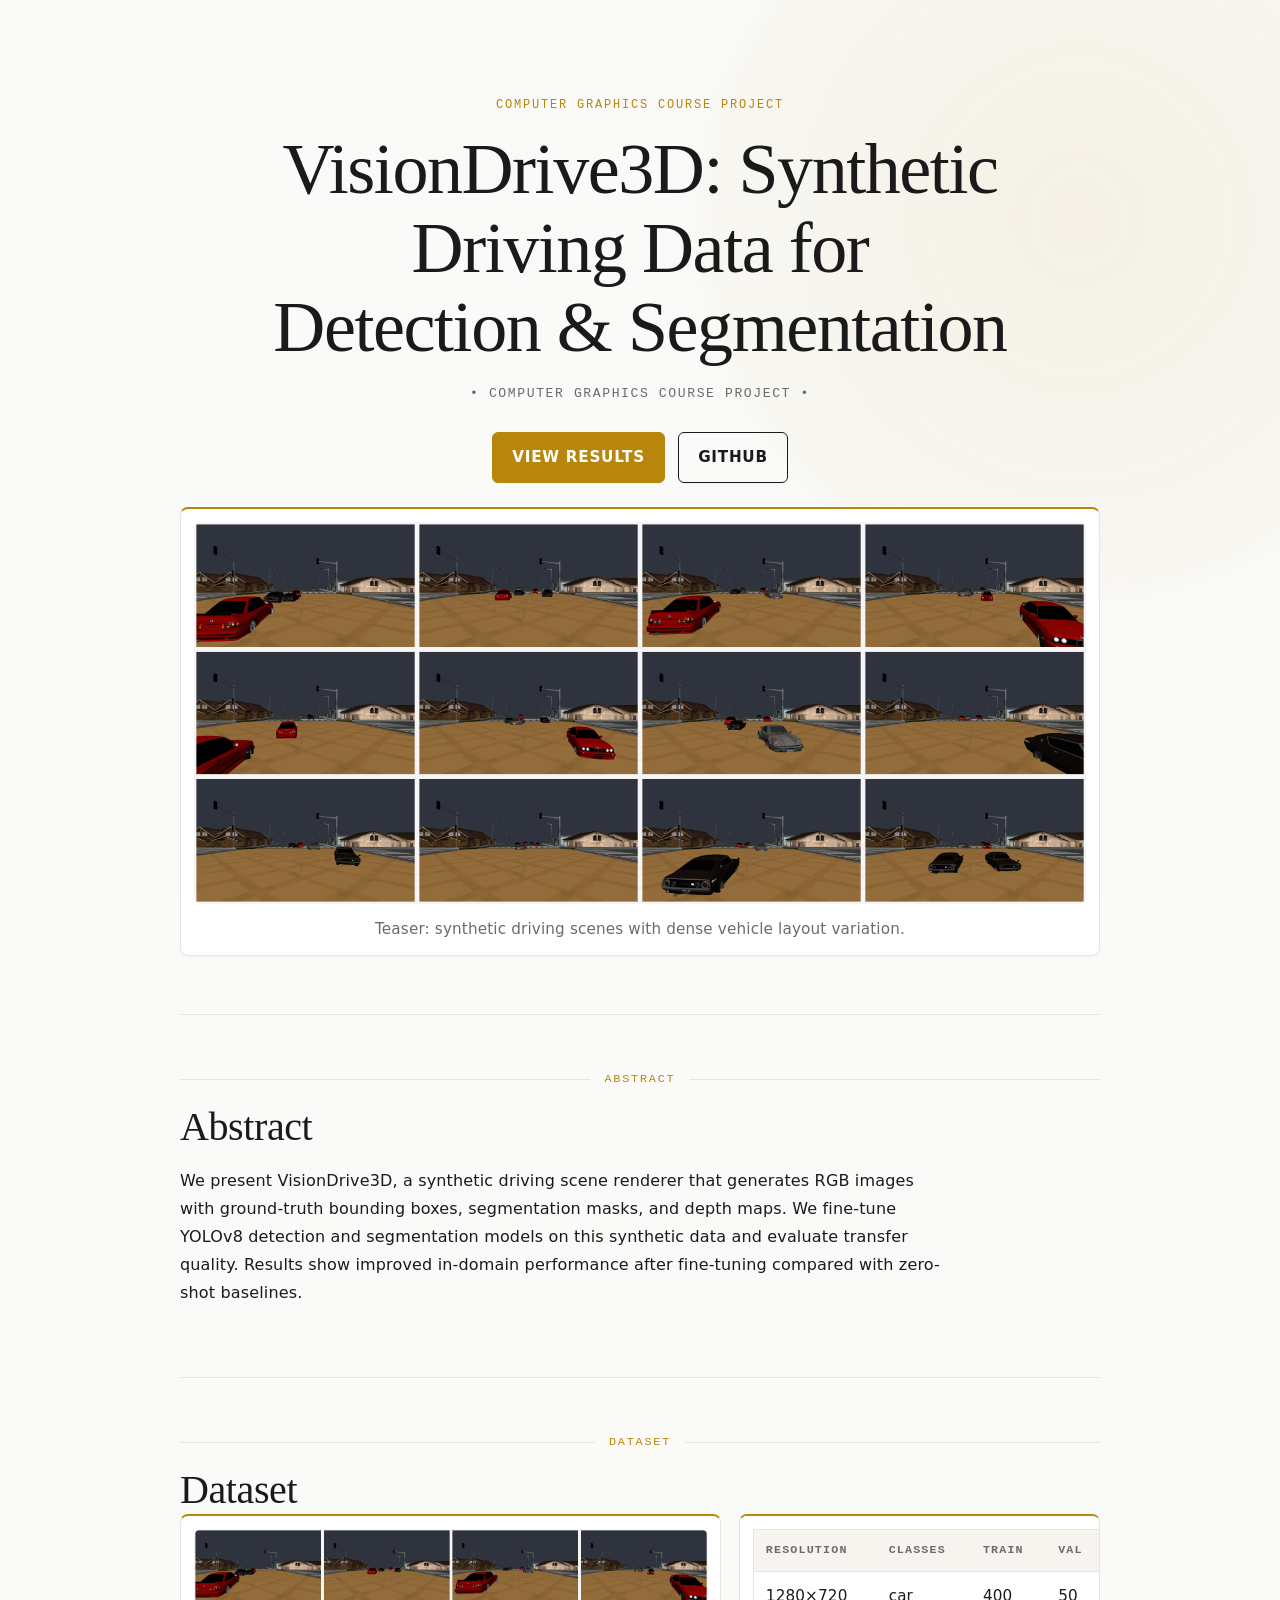
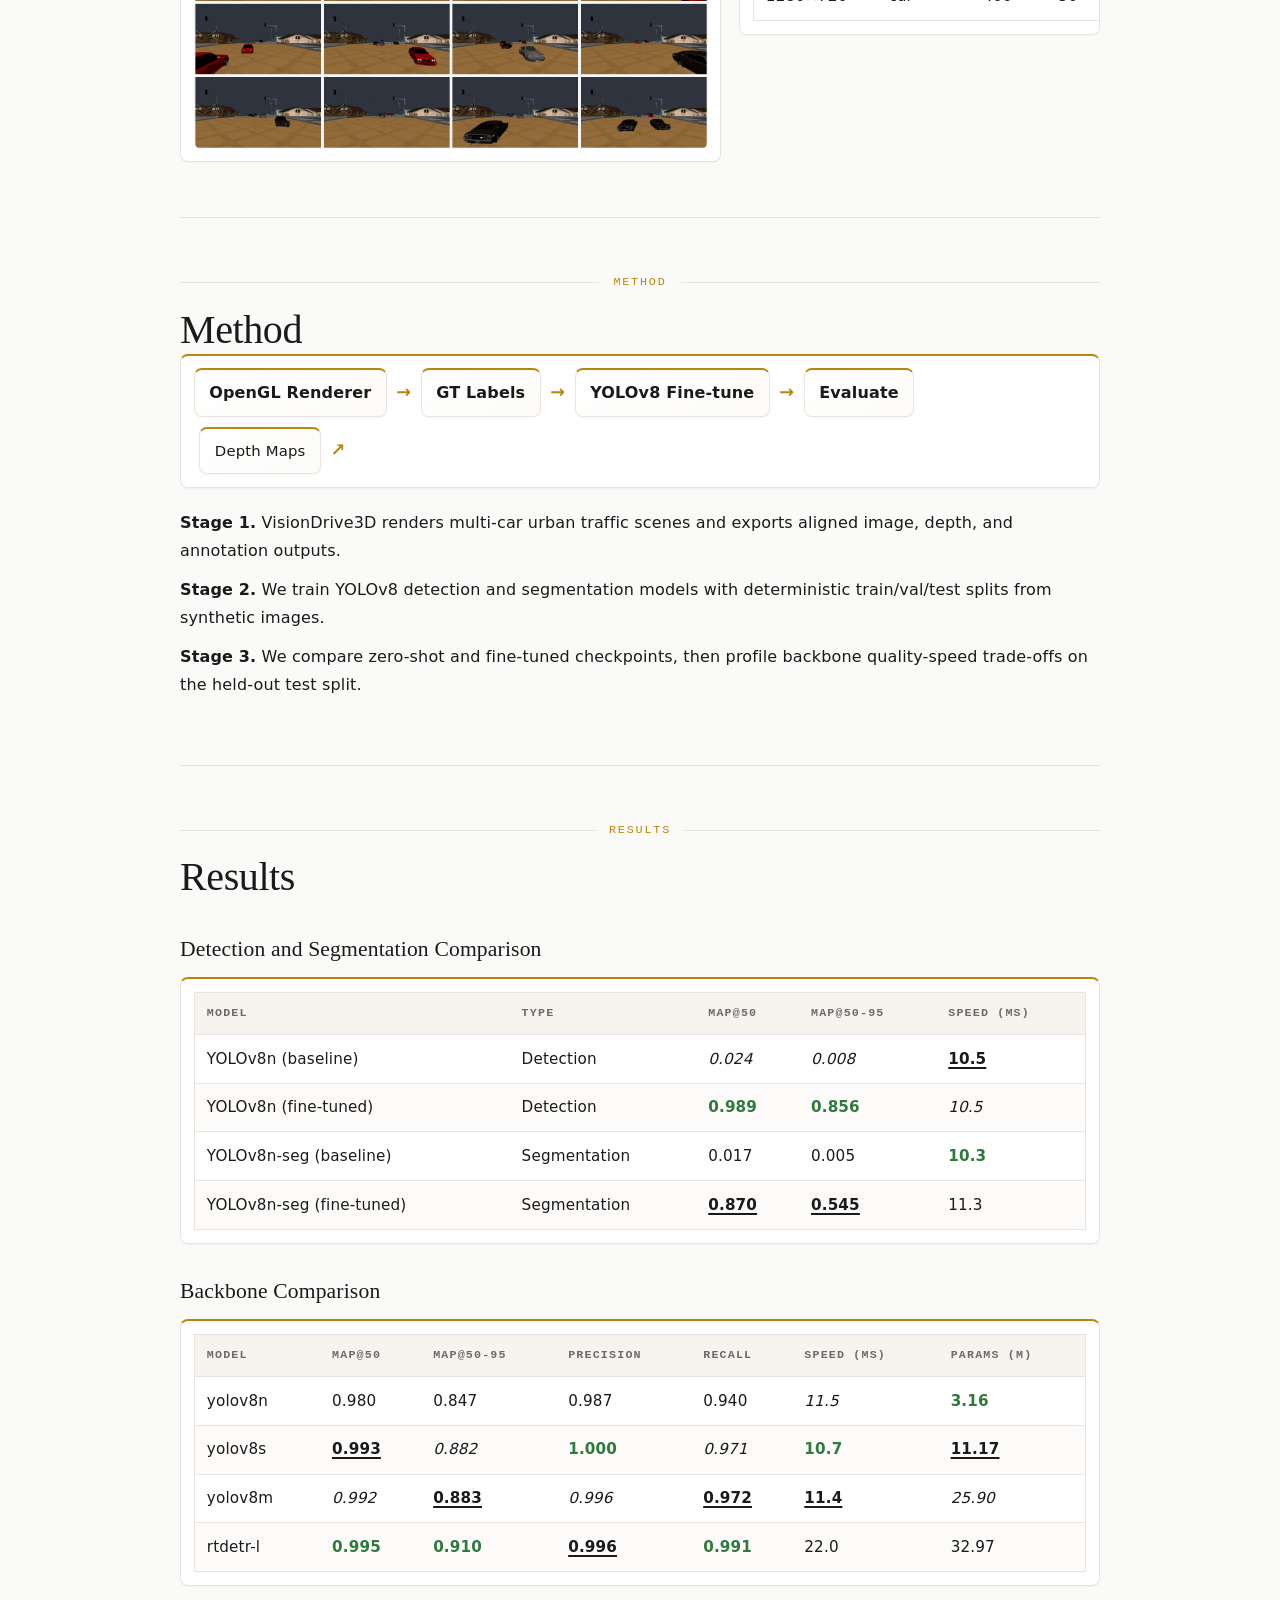
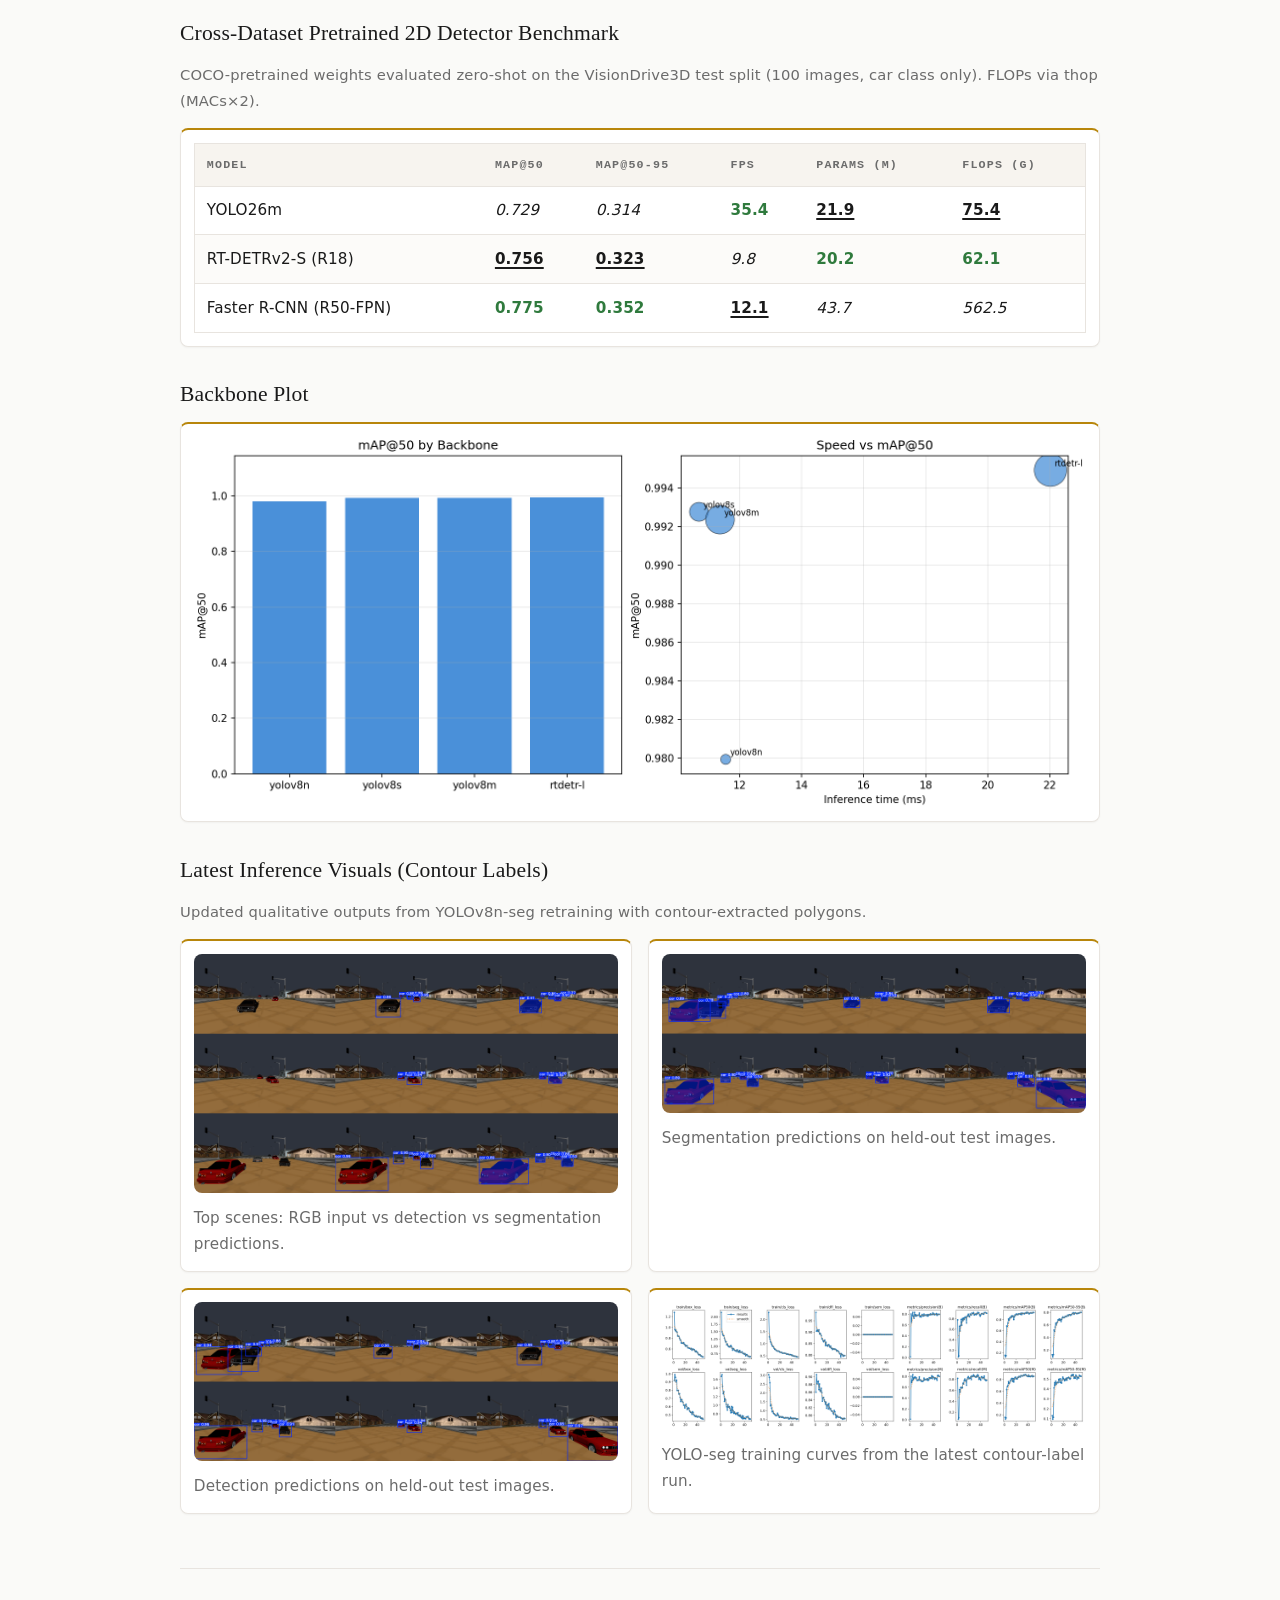
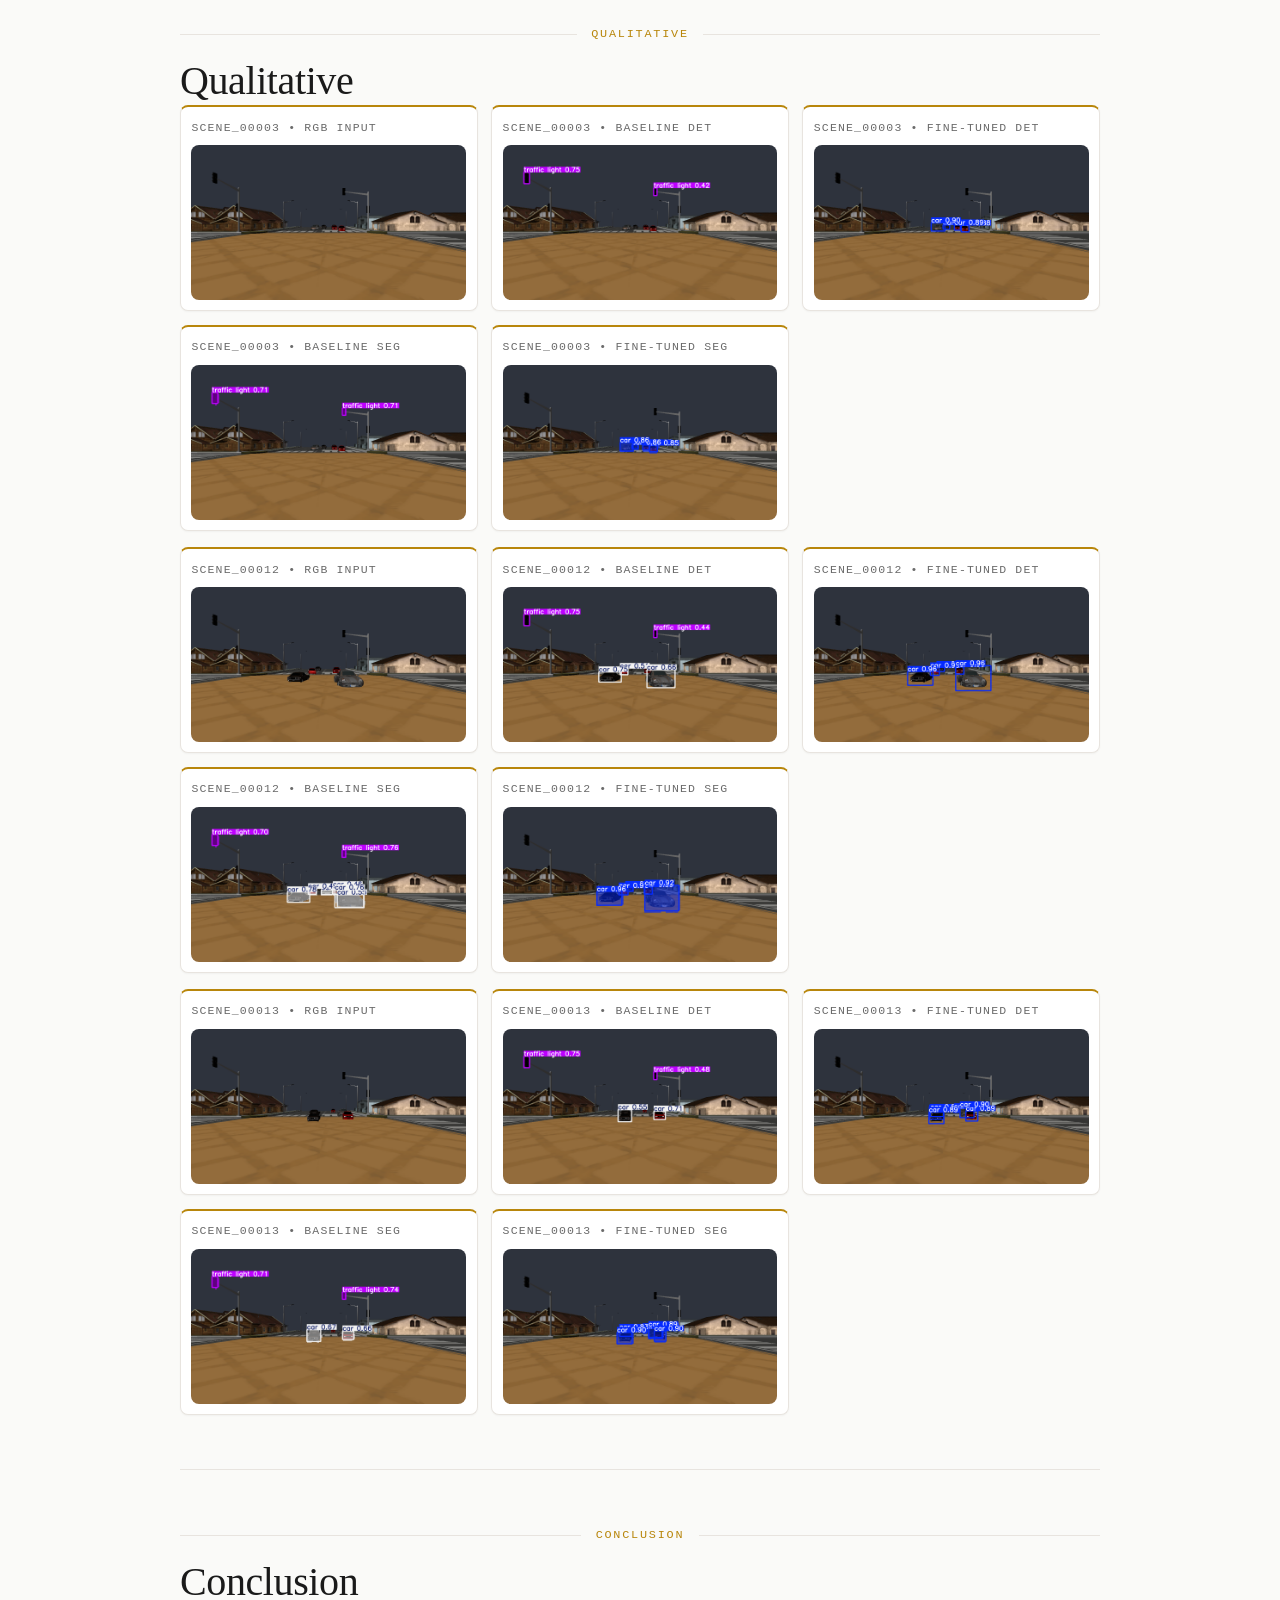
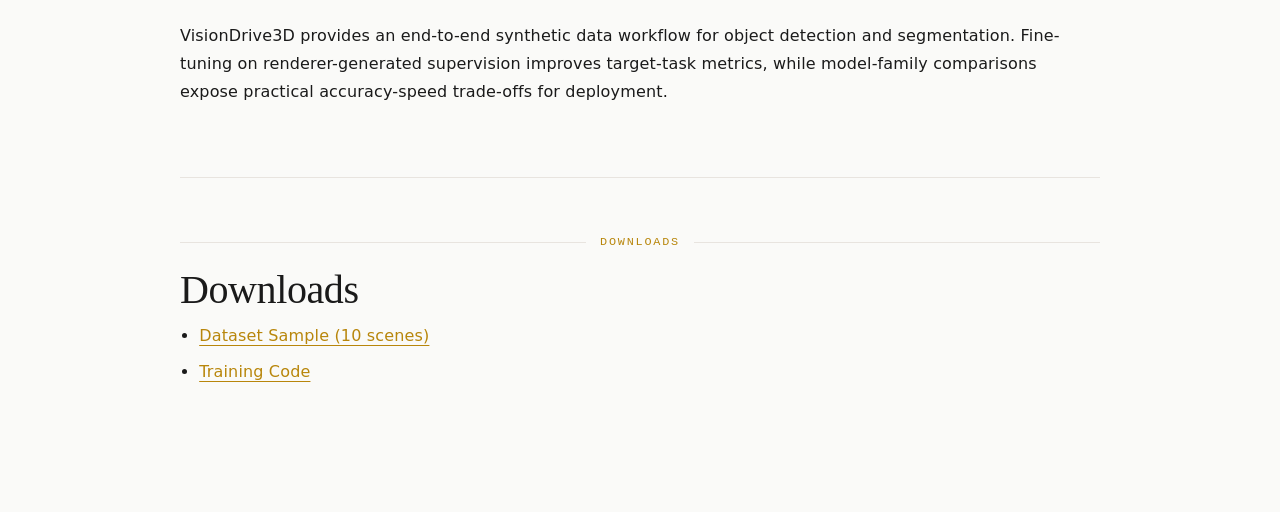
==== docs/index.html @ 5b97a7dd "Move project_page to docs/ for GitHub Pages (publishes from /docs)" ====
<!doctype html>
<html lang="en">
  <head>
    <meta charset="utf-8" />
    <meta name="viewport" content="width=device-width, initial-scale=1" />
    <title>VisionDrive3D: Synthetic Driving Data for Detection & Segmentation</title>
    <link rel="stylesheet" href="styles.css" />
  </head>
  <body>
    <main class="page">
      <section class="hero" id="top">
        <p class="hero-kicker">Computer Graphics Course Project</p>
        <h1>VisionDrive3D: Synthetic Driving Data for Detection &amp; Segmentation</h1>
        <p class="authors"> • Computer Graphics Course Project • </p>
        <div class="hero-actions">
          <a class="btn" href="#results">View Results</a>
          <a class="btn btn-outline" href="#" aria-label="GitHub link placeholder">GitHub</a>
        </div>
        <figure class="teaser panel">
          <img
            src="assets/images/dataset_grid.png"
            alt="VisionDrive3D dataset preview grid"
            loading="lazy"
          />
          <figcaption>Teaser: synthetic driving scenes with dense vehicle layout variation.</figcaption>
        </figure>
      </section>

      <hr />

      <section id="abstract" class="content-section">
        <div class="section-label"><span></span><p>Abstract</p><span></span></div>
        <h2>Abstract</h2>
        <p class="lead">
          We present VisionDrive3D, a synthetic driving scene renderer that generates RGB images with
          ground-truth bounding boxes, segmentation masks, and depth maps. We fine-tune YOLOv8 detection
          and segmentation models on this synthetic data and evaluate transfer quality. Results show
          improved in-domain performance after fine-tuning compared with zero-shot baselines.
        </p>
      </section>

      <hr />

      <section id="dataset" class="content-section">
        <div class="section-label"><span></span><p>Dataset</p><span></span></div>
        <h2>Dataset</h2>
        <div class="dataset-grid">
          <figure class="panel">
            <img
              src="assets/images/dataset_grid.png"
              alt="Dataset overview grid"
              loading="lazy"
            />
          </figure>
          <div class="table-wrap panel">
            <table class="table" id="dataset-stats-table">
              <thead>
                <tr>
                  <th>Resolution</th>
                  <th>Classes</th>
                  <th>Train</th>
                  <th>Val</th>
                  <th>Test</th>
                  <th>Format</th>
                </tr>
              </thead>
              <tbody id="dataset-stats-body"></tbody>
            </table>
          </div>
        </div>
      </section>

      <hr />

      <section id="method" class="content-section">
        <div class="section-label"><span></span><p>Method</p><span></span></div>
        <h2>Method</h2>
        <div class="pipeline-wrap panel" aria-label="Pipeline diagram">
          <div class="pipeline">
            <div class="node">OpenGL Renderer</div>
            <div class="arrow">→</div>
            <div class="node">GT Labels</div>
            <div class="arrow">→</div>
            <div class="node">YOLOv8 Fine-tune</div>
            <div class="arrow">→</div>
            <div class="node">Evaluate</div>
          </div>
          <div class="pipeline-sub">
            <div class="node small">Depth Maps</div>
            <div class="arrow">↗</div>
          </div>
        </div>
        <div class="method-text">
          <p>
            <strong>Stage 1.</strong> VisionDrive3D renders multi-car urban traffic scenes and exports aligned
            image, depth, and annotation outputs.
          </p>
          <p>
            <strong>Stage 2.</strong> We train YOLOv8 detection and segmentation models with deterministic
            train/val/test splits from synthetic images.
          </p>
          <p>
            <strong>Stage 3.</strong> We compare zero-shot and fine-tuned checkpoints, then profile backbone
            quality-speed trade-offs on the held-out test split.
          </p>
        </div>
      </section>

      <hr />

      <section id="results" class="content-section">
        <div class="section-label"><span></span><p>Results</p><span></span></div>
        <h2>Results</h2>

        <h3>Detection and Segmentation Comparison</h3>
        <div class="table-wrap panel">
          <table class="table" id="results-table">
            <thead>
              <tr>
                <th>Model</th>
                <th>Type</th>
                <th>mAP@50</th>
                <th>mAP@50-95</th>
                <th>Speed (ms)</th>
              </tr>
            </thead>
            <tbody id="results-body"></tbody>
          </table>
        </div>

        <h3>Backbone Comparison</h3>
        <div class="table-wrap panel">
          <table class="table" id="backbone-table">
            <thead>
              <tr>
                <th>Model</th>
                <th>mAP@50</th>
                <th>mAP@50-95</th>
                <th>Precision</th>
                <th>Recall</th>
                <th>Speed (ms)</th>
                <th>Params (M)</th>
              </tr>
            </thead>
            <tbody id="backbone-body"></tbody>
          </table>
        </div>

        <h3>Cross-Dataset Pretrained 2D Detector Benchmark</h3>
        <p class="notice">
          COCO-pretrained weights evaluated zero-shot on the VisionDrive3D test split
          (100 images, car class only). FLOPs via thop (MACs×2).
        </p>
        <div class="table-wrap panel">
          <table class="table" id="zeroshot-table">
            <thead>
              <tr>
                <th>Model</th>
                <th>mAP@50</th>
                <th>mAP@50-95</th>
                <th>FPS</th>
                <th>Params (M)</th>
                <th>FLOPs (G)</th>
              </tr>
            </thead>
            <tbody id="zeroshot-body"></tbody>
          </table>
        </div>

        <h3>Backbone Plot</h3>
        <figure class="panel">
          <img
            src="assets/plots/backbone_comparison.png"
            alt="Backbone comparison chart"
            loading="lazy"
          />
        </figure>

        <h3>Latest Inference Visuals (Contour Labels)</h3>
        <p class="notice">
          Updated qualitative outputs from YOLOv8n-seg retraining with contour-extracted polygons.
        </p>
        <div class="latest-grid">
          <figure class="panel">
            <img
              src="assets/images/latest/comparison_grid.png"
              alt="Input, detection and segmentation side-by-side comparison"
              loading="lazy"
            />
            <figcaption>Top scenes: RGB input vs detection vs segmentation predictions.</figcaption>
          </figure>
          <figure class="panel">
            <img
              src="assets/images/latest/segmentation_inference_demo.png"
              alt="Segmentation inference grid"
              loading="lazy"
            />
            <figcaption>Segmentation predictions on held-out test images.</figcaption>
          </figure>
          <figure class="panel">
            <img
              src="assets/images/latest/detection_inference_demo.png"
              alt="Detection inference grid"
              loading="lazy"
            />
            <figcaption>Detection predictions on held-out test images.</figcaption>
          </figure>
          <figure class="panel">
            <img
              src="assets/images/latest/yoloseg_training_curves.png"
              alt="YOLO segmentation training curves"
              loading="lazy"
            />
            <figcaption>YOLO-seg training curves from the latest contour-label run.</figcaption>
          </figure>
        </div>
      </section>

      <hr />

      <section id="qualitative" class="content-section">
        <div class="section-label"><span></span><p>Qualitative</p><span></span></div>
        <h2>Qualitative</h2>
        <div class="qualitative-grid" id="qualitative-grid"></div>
      </section>

      <hr />

      <section id="conclusion" class="content-section">
        <div class="section-label"><span></span><p>Conclusion</p><span></span></div>
        <h2>Conclusion</h2>
        <p>
          VisionDrive3D provides an end-to-end synthetic data workflow for object detection and segmentation.
          Fine-tuning on renderer-generated supervision improves target-task metrics, while model-family
          comparisons expose practical accuracy-speed trade-offs for deployment.
        </p>
      </section>

      <hr />

      <section id="downloads" class="content-section">
        <div class="section-label"><span></span><p>Downloads</p><span></span></div>
        <h2>Downloads</h2>
        <ul class="links">
          <li><a href="#">Dataset Sample (10 scenes)</a></li>
          <li><a href="#">Training Code</a></li>
        </ul>
      </section>
    </main>

    <script src="script.js"></script>
  </body>
</html>
---- docs/styles.css ----
:root {
  --background: #fafaf8;
  --foreground: #1a1a1a;
  --muted: #f5f3f0;
  --muted-foreground: #6b6b6b;
  --accent: #b8860b;
  --accent-secondary: #d4a84b;
  --accent-foreground: #ffffff;
  --border: #e8e4df;
  --card: #ffffff;
  --ring: #b8860b;
  --rule: 1px solid #e8e4df;
  --shadow-sm: 0 1px 2px rgba(26, 26, 26, 0.04);
  --shadow-md: 0 4px 12px rgba(26, 26, 26, 0.06);
  --shadow-lg: 0 8px 24px rgba(26, 26, 26, 0.08);
}

* {
  box-sizing: border-box;
}

html {
  scroll-behavior: smooth;
}

body {
  margin: 0;
  background: var(--background);
  color: var(--foreground);
  font-family: "Source Sans 3", "Avenir Next", "Segoe UI", system-ui, sans-serif;
  font-size: 16px;
  letter-spacing: 0.01em;
  line-height: 1.75;
  position: relative;
}

body::before {
  content: "";
  position: fixed;
  inset: 0;
  pointer-events: none;
  background-image: radial-gradient(rgba(26, 26, 26, 0.035) 0.45px, transparent 0.45px);
  background-size: 3px 3px;
  opacity: 0.2;
  z-index: -2;
}

body::after {
  content: "";
  position: fixed;
  width: min(70vw, 760px);
  height: min(70vw, 760px);
  top: -18%;
  right: -14%;
  border-radius: 50%;
  background: radial-gradient(circle, rgba(184, 134, 11, 0.08), rgba(184, 134, 11, 0));
  filter: blur(8px);
  pointer-events: none;
  z-index: -1;
}

.page {
  max-width: 960px;
  margin: 0 auto;
  padding: 28px 20px 64px;
}

h1,
h2,
h3 {
  color: var(--foreground);
  font-family: "Playfair Display", "Bodoni MT", "Book Antiqua", Georgia, serif;
  font-weight: 500;
  margin: 0;
}

h1 {
  font-size: clamp(2.3rem, 7vw, 4.5rem);
  letter-spacing: -0.02em;
  line-height: 1.1;
  text-wrap: balance;
}

h2 {
  font-size: clamp(1.9rem, 4.5vw, 2.5rem);
  letter-spacing: -0.01em;
  line-height: 1.2;
}

h3 {
  margin: 2.1rem 0 0.85rem;
  font-size: 1.35rem;
  line-height: 1.3;
}

p,
li,
figcaption,
.table {
  color: var(--foreground);
}

a {
  color: var(--accent);
  text-underline-offset: 4px;
}

a:hover {
  color: var(--accent-secondary);
}

hr {
  border: 0;
  border-top: var(--rule);
  margin: 0;
}

img {
  display: block;
  max-width: 100%;
  height: auto;
  border-radius: 8px;
}

figure {
  margin: 0;
}

figcaption {
  margin-top: 0.75rem;
  color: var(--muted-foreground);
  font-size: 0.95rem;
}

.hero {
  padding: 4.2rem 0 3.6rem;
  text-align: center;
}

.hero-kicker {
  margin: 0 0 0.85rem;
  color: var(--accent);
  font-family: "IBM Plex Mono", "SFMono-Regular", Menlo, Consolas, monospace;
  font-size: 0.75rem;
  font-weight: 500;
  letter-spacing: 0.15em;
  text-transform: uppercase;
}

.authors {
  margin: 1rem auto 1.6rem;
  color: var(--muted-foreground);
  font-family: "IBM Plex Mono", "SFMono-Regular", Menlo, Consolas, monospace;
  font-size: 0.82rem;
  letter-spacing: 0.12em;
  text-transform: uppercase;
}

.hero-actions {
  display: flex;
  justify-content: center;
  flex-wrap: wrap;
  gap: 0.8rem;
  margin-bottom: 1.5rem;
}

.btn {
  min-height: 44px;
  display: inline-flex;
  align-items: center;
  justify-content: center;
  gap: 0.35rem;
  padding: 0.7rem 1.2rem;
  border-radius: 6px;
  border: 1px solid var(--accent);
  background: var(--accent);
  color: var(--accent-foreground);
  text-decoration: none;
  font-family: "Source Sans 3", "Avenir Next", "Segoe UI", system-ui, sans-serif;
  font-size: 0.95rem;
  font-weight: 600;
  letter-spacing: 0.05em;
  text-transform: uppercase;
  touch-action: manipulation;
  box-shadow: var(--shadow-sm);
  transition: background-color 200ms ease-out, border-color 200ms ease-out, color 200ms ease-out,
    box-shadow 200ms ease-out, transform 200ms ease-out;
}

.btn:hover {
  background: var(--accent-secondary);
  border-color: var(--accent-secondary);
  box-shadow: var(--shadow-md);
  transform: translateY(-1px);
}

.btn:active {
  transform: translateY(0);
}

.btn:focus-visible {
  outline: none;
  box-shadow: 0 0 0 2px var(--ring), 0 0 0 5px rgba(184, 134, 11, 0.18);
}

.btn-outline {
  background: transparent;
  color: var(--foreground);
  border-color: var(--foreground);
}

.btn-outline:hover {
  background: var(--muted);
  color: var(--accent);
  border-color: var(--accent);
}

.content-section {
  padding: 3.4rem 0;
}

.section-label {
  display: flex;
  align-items: center;
  gap: 0.9rem;
  margin-bottom: 0.8rem;
}

.section-label span {
  height: 1px;
  background: var(--border);
  flex: 1;
}

.section-label p {
  margin: 0;
  color: var(--accent);
  font-family: "IBM Plex Mono", "SFMono-Regular", Menlo, Consolas, monospace;
  font-size: 0.74rem;
  font-weight: 500;
  letter-spacing: 0.15em;
  text-transform: uppercase;
  white-space: nowrap;
}

.lead {
  max-width: 75ch;
  color: var(--foreground);
}

.panel {
  background: var(--card);
  border: var(--rule);
  border-top: 2px solid var(--accent);
  border-radius: 8px;
  padding: 0.8rem;
  box-shadow: var(--shadow-sm);
}

.dataset-grid {
  display: grid;
  gap: 1.1rem;
  grid-template-columns: 1.2fr 0.8fr;
  align-items: start;
}

.pipeline-wrap {
  margin-bottom: 1.3rem;
}

.pipeline,
.pipeline-sub {
  display: flex;
  flex-wrap: wrap;
  align-items: center;
  gap: 0.6rem;
}

.pipeline-sub {
  margin-top: 0.65rem;
  margin-left: 0.35rem;
}

.node {
  background: linear-gradient(145deg, #ffffff, #fcfbf8);
  border: var(--rule);
  border-top: 2px solid var(--accent);
  color: var(--foreground);
  border-radius: 8px;
  padding: 0.55rem 0.9rem;
  box-shadow: var(--shadow-sm);
  font-family: "Source Sans 3", "Avenir Next", "Segoe UI", system-ui, sans-serif;
  font-weight: 600;
  letter-spacing: 0.01em;
}

.node.small {
  font-size: 0.93rem;
  font-weight: 500;
}

.arrow {
  color: var(--accent);
  font-size: 1.1rem;
  font-weight: 700;
}

.method-text p {
  margin: 0.7rem 0;
}

.table-wrap {
  overflow-x: auto;
  border-radius: 8px;
}

.table {
  width: 100%;
  border-collapse: collapse;
  font-size: 0.95rem;
  border: var(--rule);
  min-width: 560px;
  background: var(--card);
}

.table thead {
  background: #f7f4ef;
}

.table th,
.table td {
  text-align: left;
  padding: 0.66rem 0.75rem;
  border-bottom: var(--rule);
}

.table th {
  font-family: "IBM Plex Mono", "SFMono-Regular", Menlo, Consolas, monospace;
  font-size: 0.73rem;
  letter-spacing: 0.1em;
  font-weight: 600;
  text-transform: uppercase;
  color: var(--muted-foreground);
}

.table tbody tr:nth-child(even) {
  background: #fcfbf9;
}

.table tbody tr:hover {
  background: #f4efe4;
}

.best {
  color: #2f7a3d;
  font-weight: 700;
}

.second-best {
  text-decoration: underline;
  text-decoration-thickness: 2px;
  text-underline-offset: 3px;
  font-weight: 600;
}

.third-best {
  font-style: italic;
  font-weight: 500;
}

.qualitative-grid {
  display: grid;
  gap: 1rem;
}

.qual-row {
  display: grid;
  gap: 0.85rem;
  grid-template-columns: repeat(3, minmax(0, 1fr));
}

.qual-card {
  border: var(--rule);
  border-top: 2px solid var(--accent);
  border-radius: 8px;
  background: var(--card);
  box-shadow: var(--shadow-sm);
  padding: 0.65rem;
}

.qual-card p {
  margin: 0 0 0.48rem;
  color: var(--muted-foreground);
  font-family: "IBM Plex Mono", "SFMono-Regular", Menlo, Consolas, monospace;
  font-size: 0.72rem;
  letter-spacing: 0.1em;
  text-transform: uppercase;
}

.qual-card img {
  width: 100%;
  transition: transform 200ms ease-out, box-shadow 200ms ease-out;
}

.qual-card:hover img {
  transform: scale(1.02);
  box-shadow: var(--shadow-md);
}

.latest-grid {
  display: grid;
  gap: 1rem;
  grid-template-columns: repeat(2, minmax(0, 1fr));
  margin-top: 0.9rem;
}

.links {
  margin: 0;
  padding-left: 1.2rem;
}

.links li {
  margin: 0.5rem 0;
}

.notice {
  color: var(--muted-foreground);
  font-size: 0.92rem;
}

@media (max-width: 880px) {
  .dataset-grid {
    grid-template-columns: 1fr;
  }

  .table {
    min-width: 0;
  }
}

@media (max-width: 760px) {
  .page {
    padding: 20px 14px 38px;
  }

  .hero {
    padding-top: 3rem;
    padding-bottom: 2.6rem;
  }

  .hero-actions {
    flex-direction: column;
    align-items: stretch;
  }

  .btn {
    width: 100%;
  }

  .content-section {
    padding: 2.4rem 0;
  }

  .section-label {
    gap: 0.5rem;
  }

  .qual-row {
    grid-template-columns: 1fr;
  }

  .latest-grid {
    grid-template-columns: 1fr;
  }

  .table-wrap {
    padding-bottom: 0.2rem;
  }

  .table {
    white-space: nowrap;
    min-width: 620px;
  }
}

@media (prefers-reduced-motion: reduce) {
  *,
  *::before,
  *::after {
    animation-duration: 1ms !important;
    animation-iteration-count: 1 !important;
    transition-duration: 1ms !important;
    scroll-behavior: auto !important;
  }
}
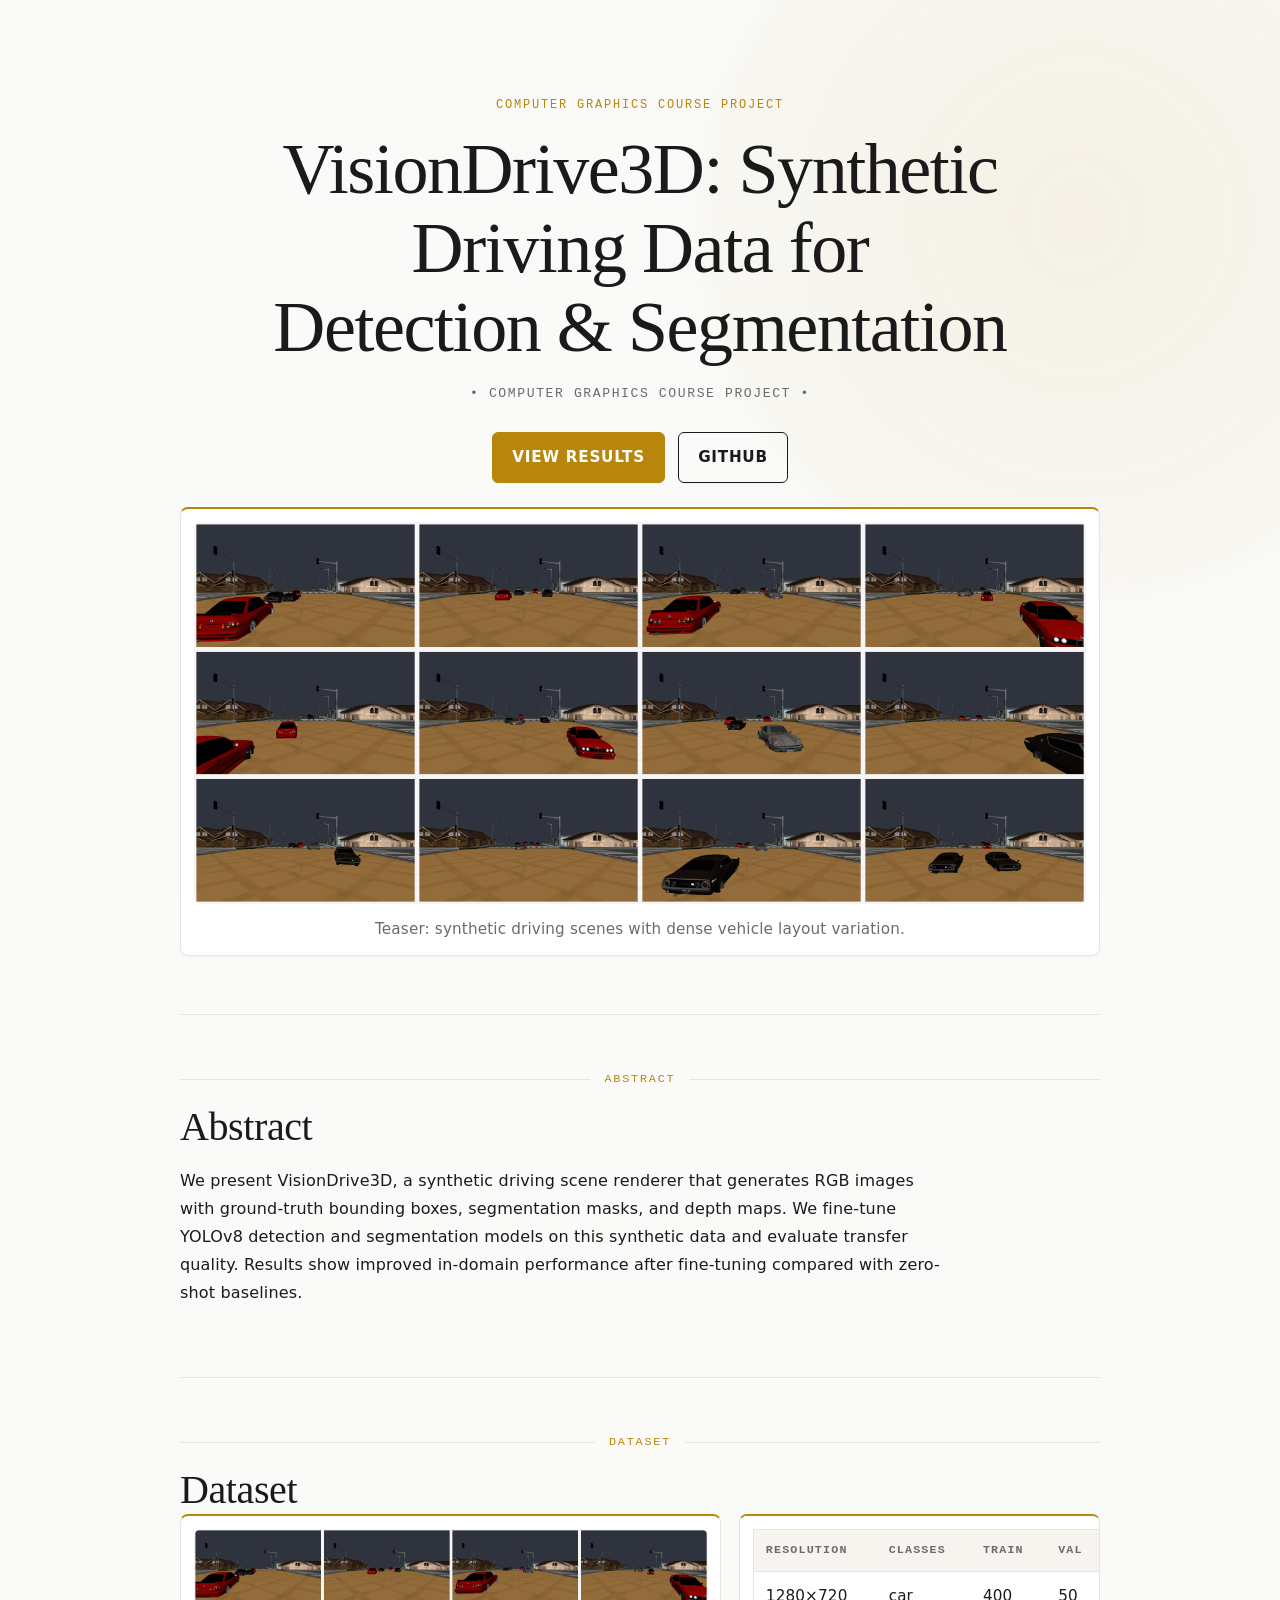
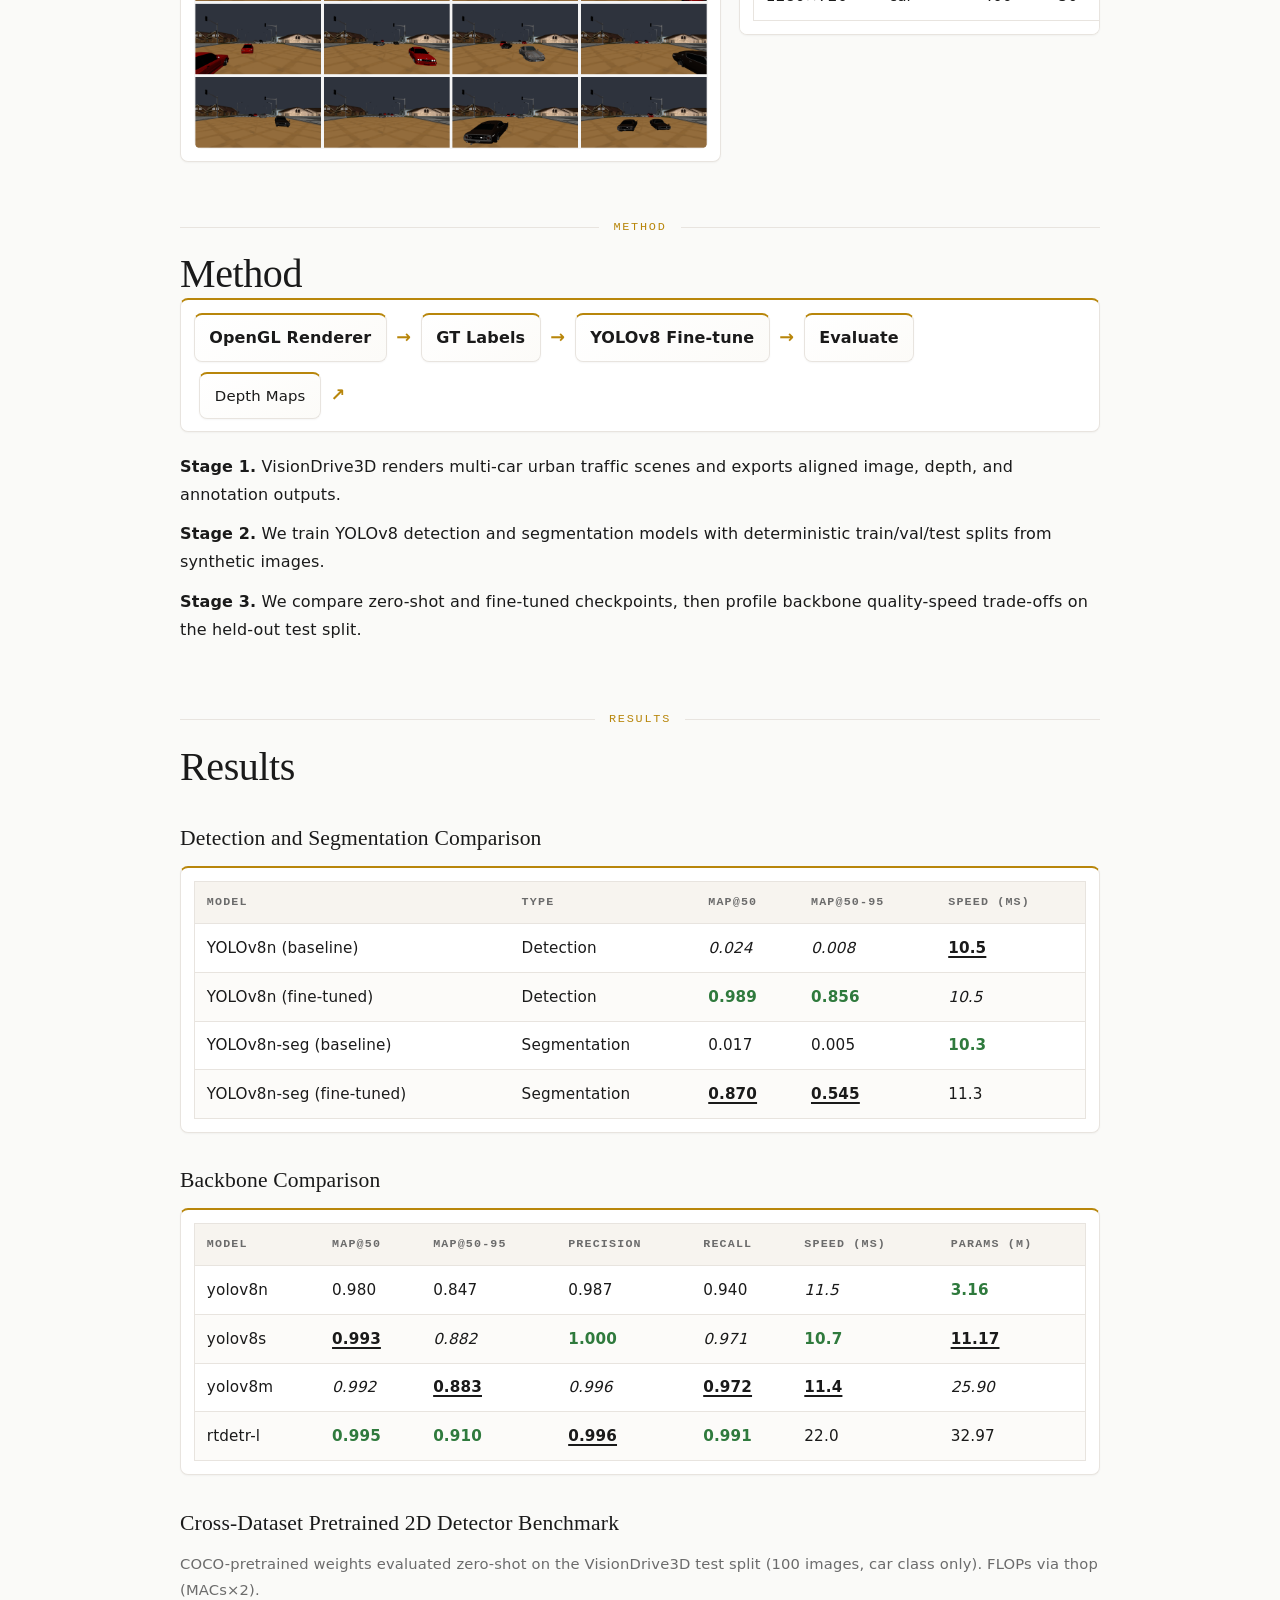
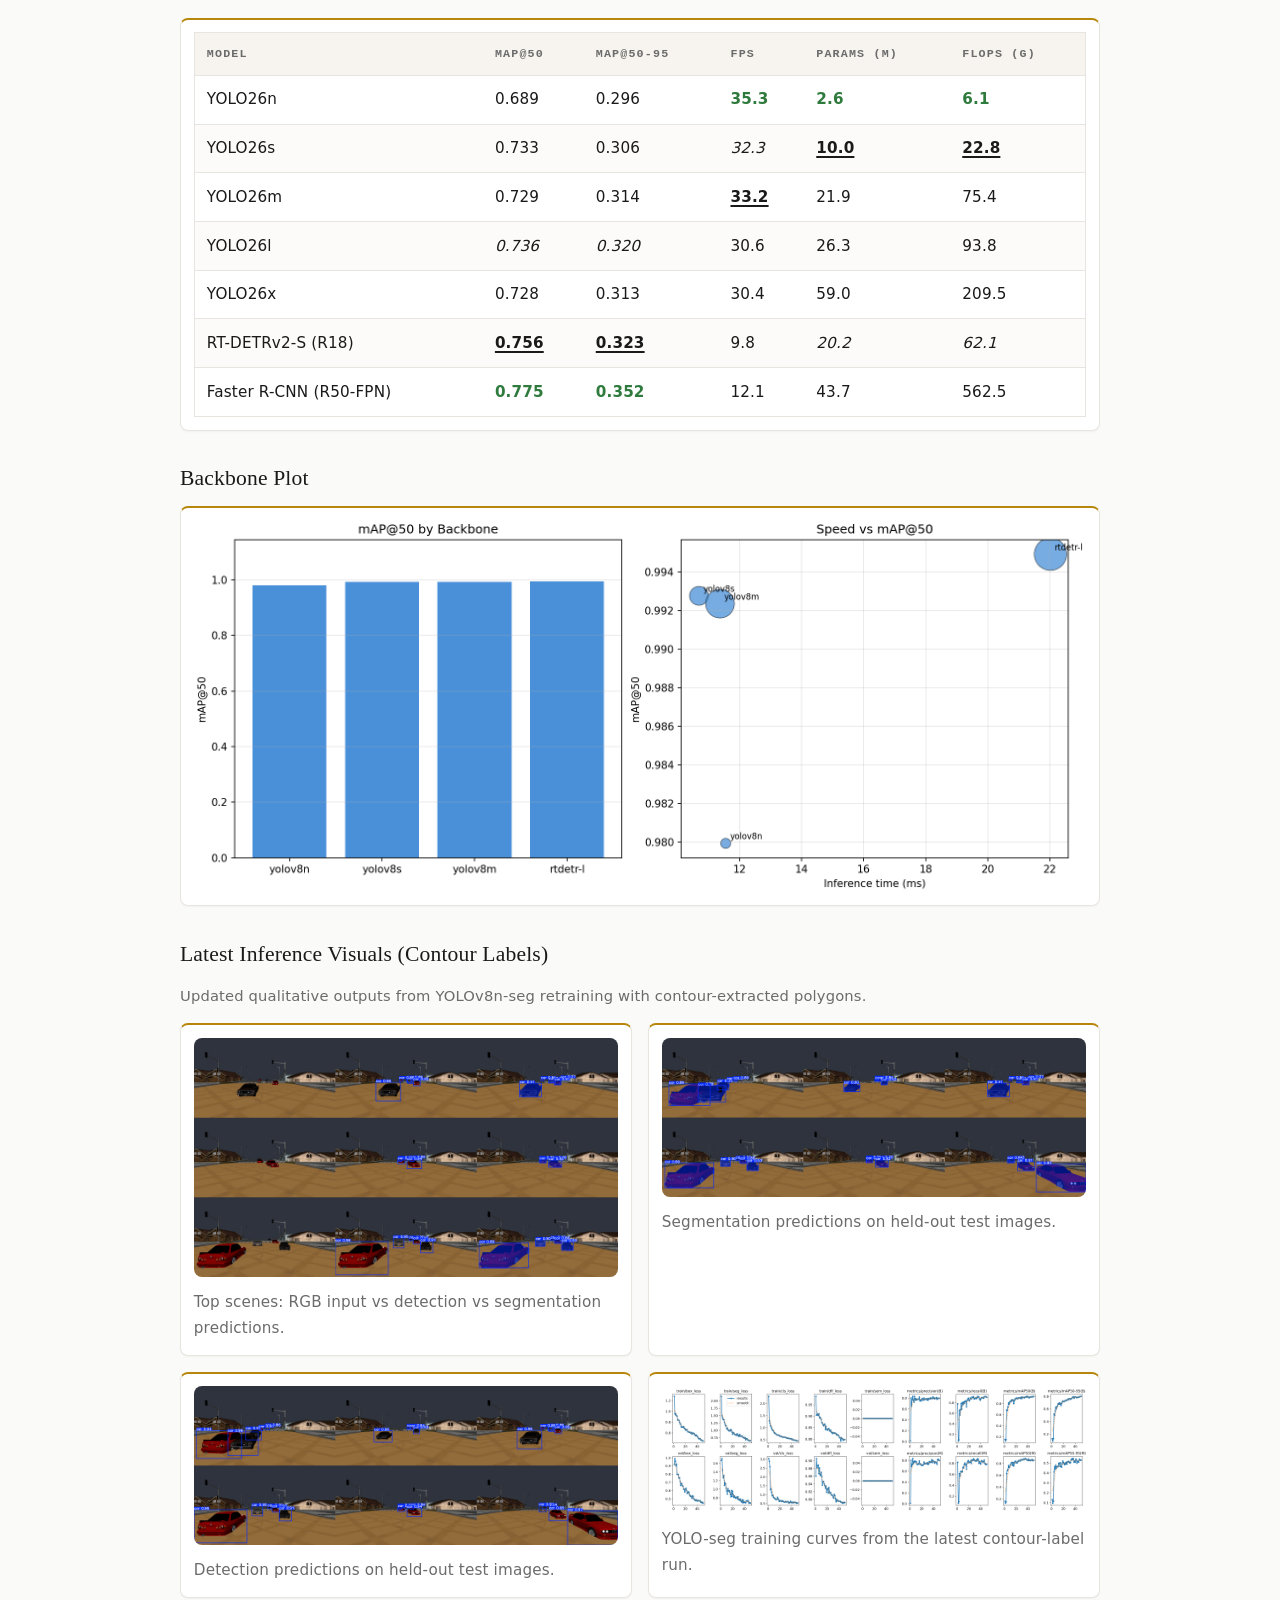
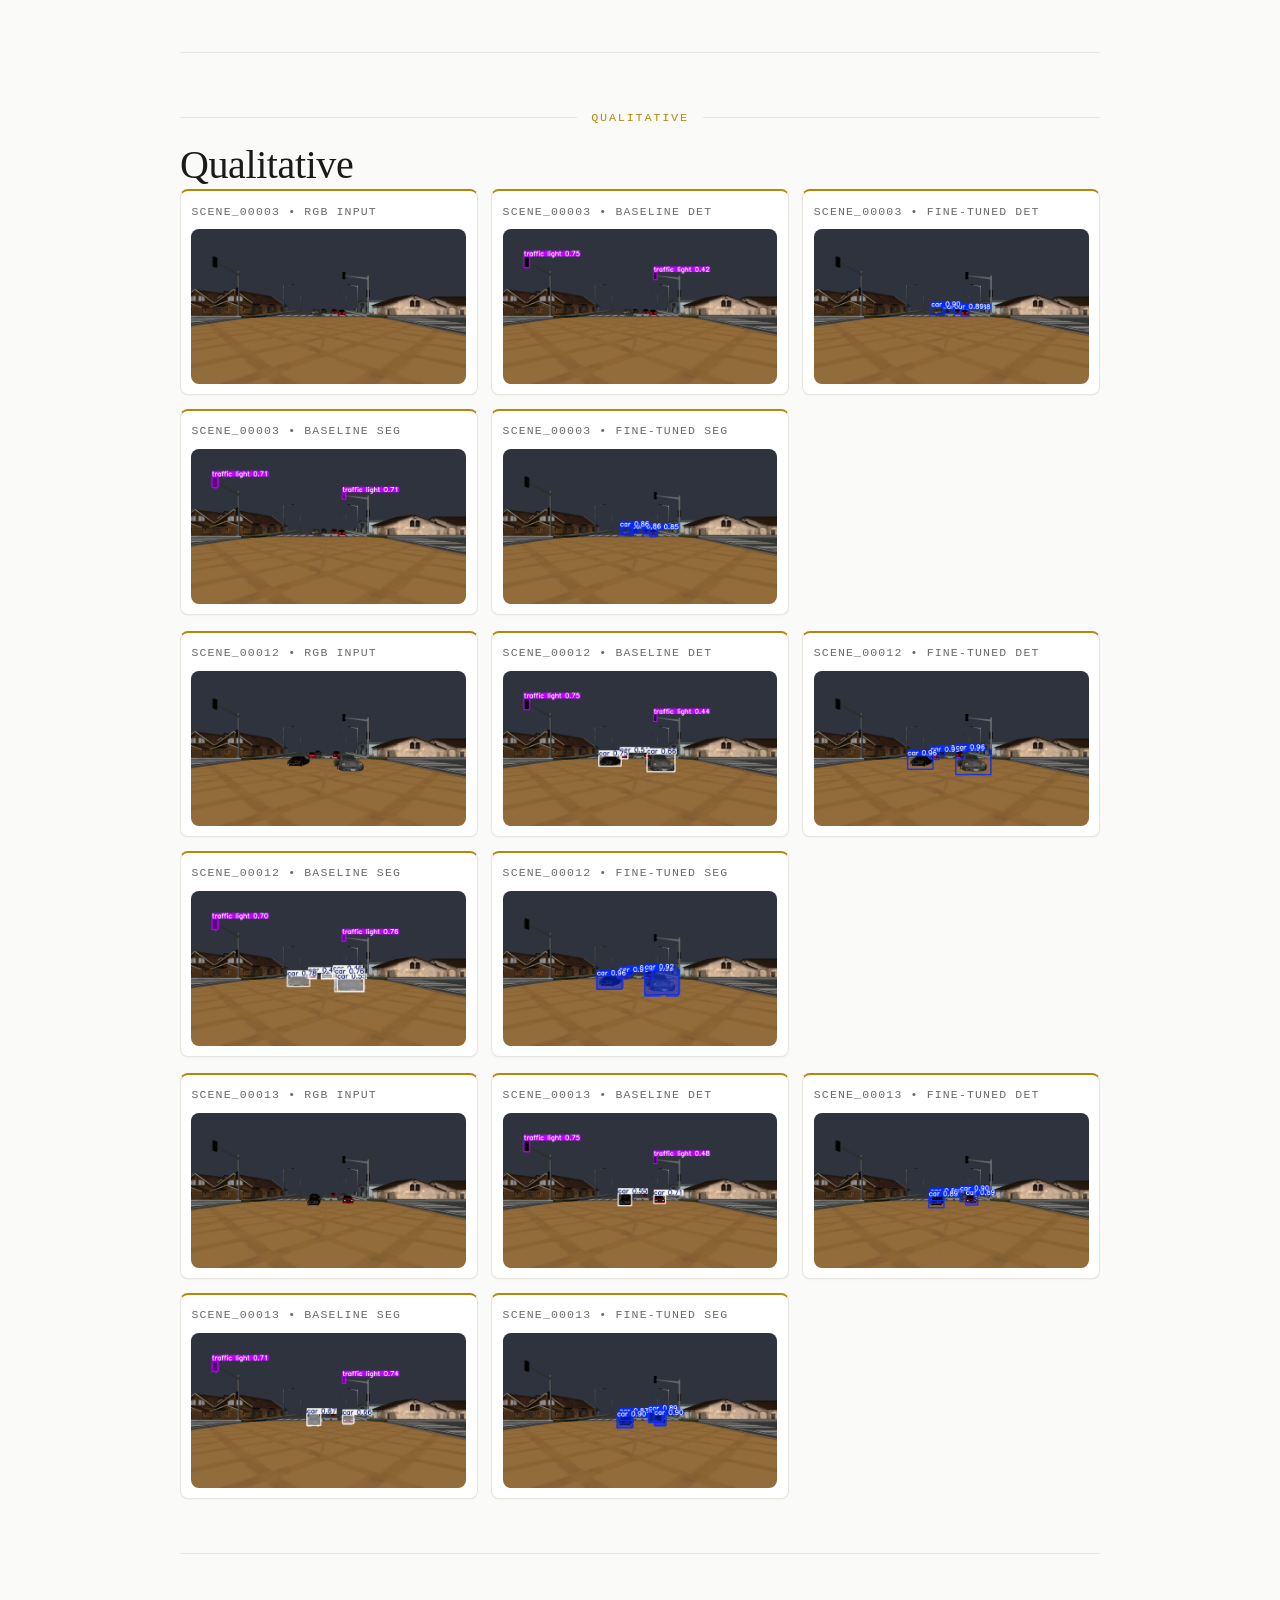
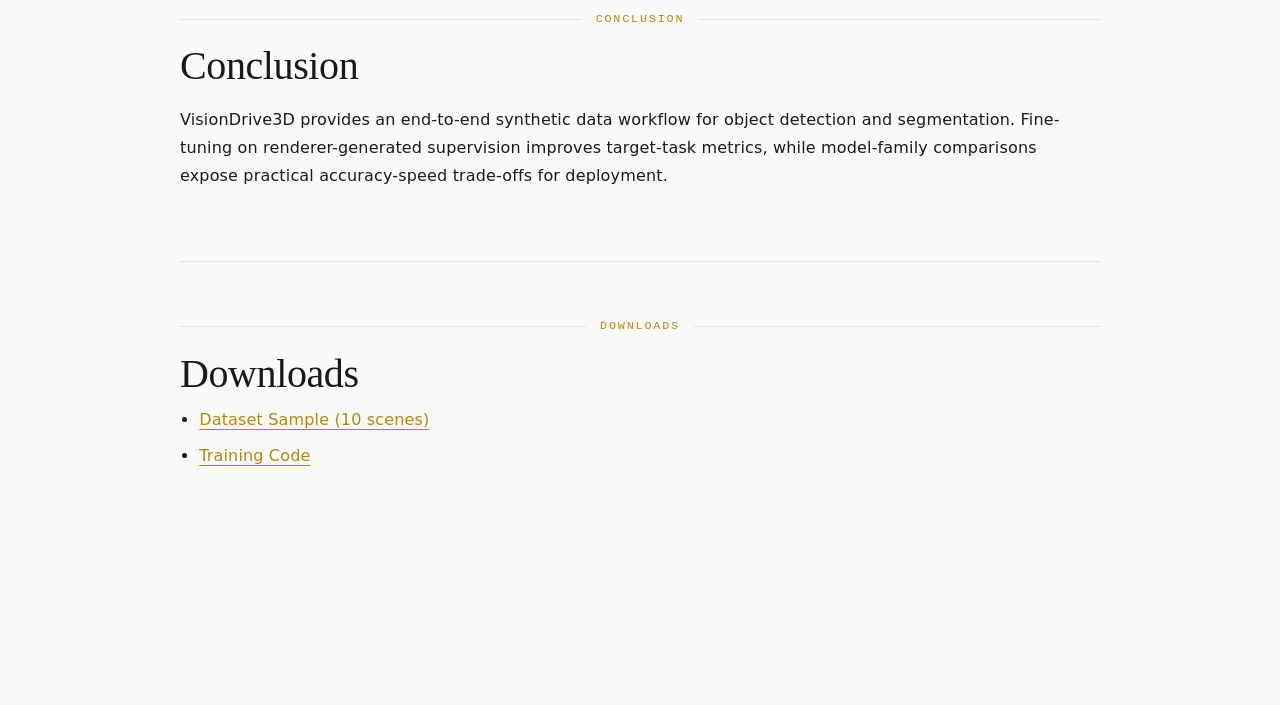
==== commit 1f2e6dc0: "Benchmark YOLO26 family zero-shot (n/s/m/l/x)" ====
--- a/docs/index.html
+++ b/docs/index.html
@@ -68,9 +68,9 @@
             </table>
           </div>
         </div>
-      </section>
-
-      <hr />
+      <!-- </section>
+
+      <hr /> -->
 
       <section id="method" class="content-section">
         <div class="section-label"><span></span><p>Method</p><span></span></div>
@@ -104,9 +104,9 @@
             quality-speed trade-offs on the held-out test split.
           </p>
         </div>
-      </section>
-
-      <hr />
+      <!-- </section>
+
+      <hr /> -->
 
       <section id="results" class="content-section">
         <div class="section-label"><span></span><p>Results</p><span></span></div>
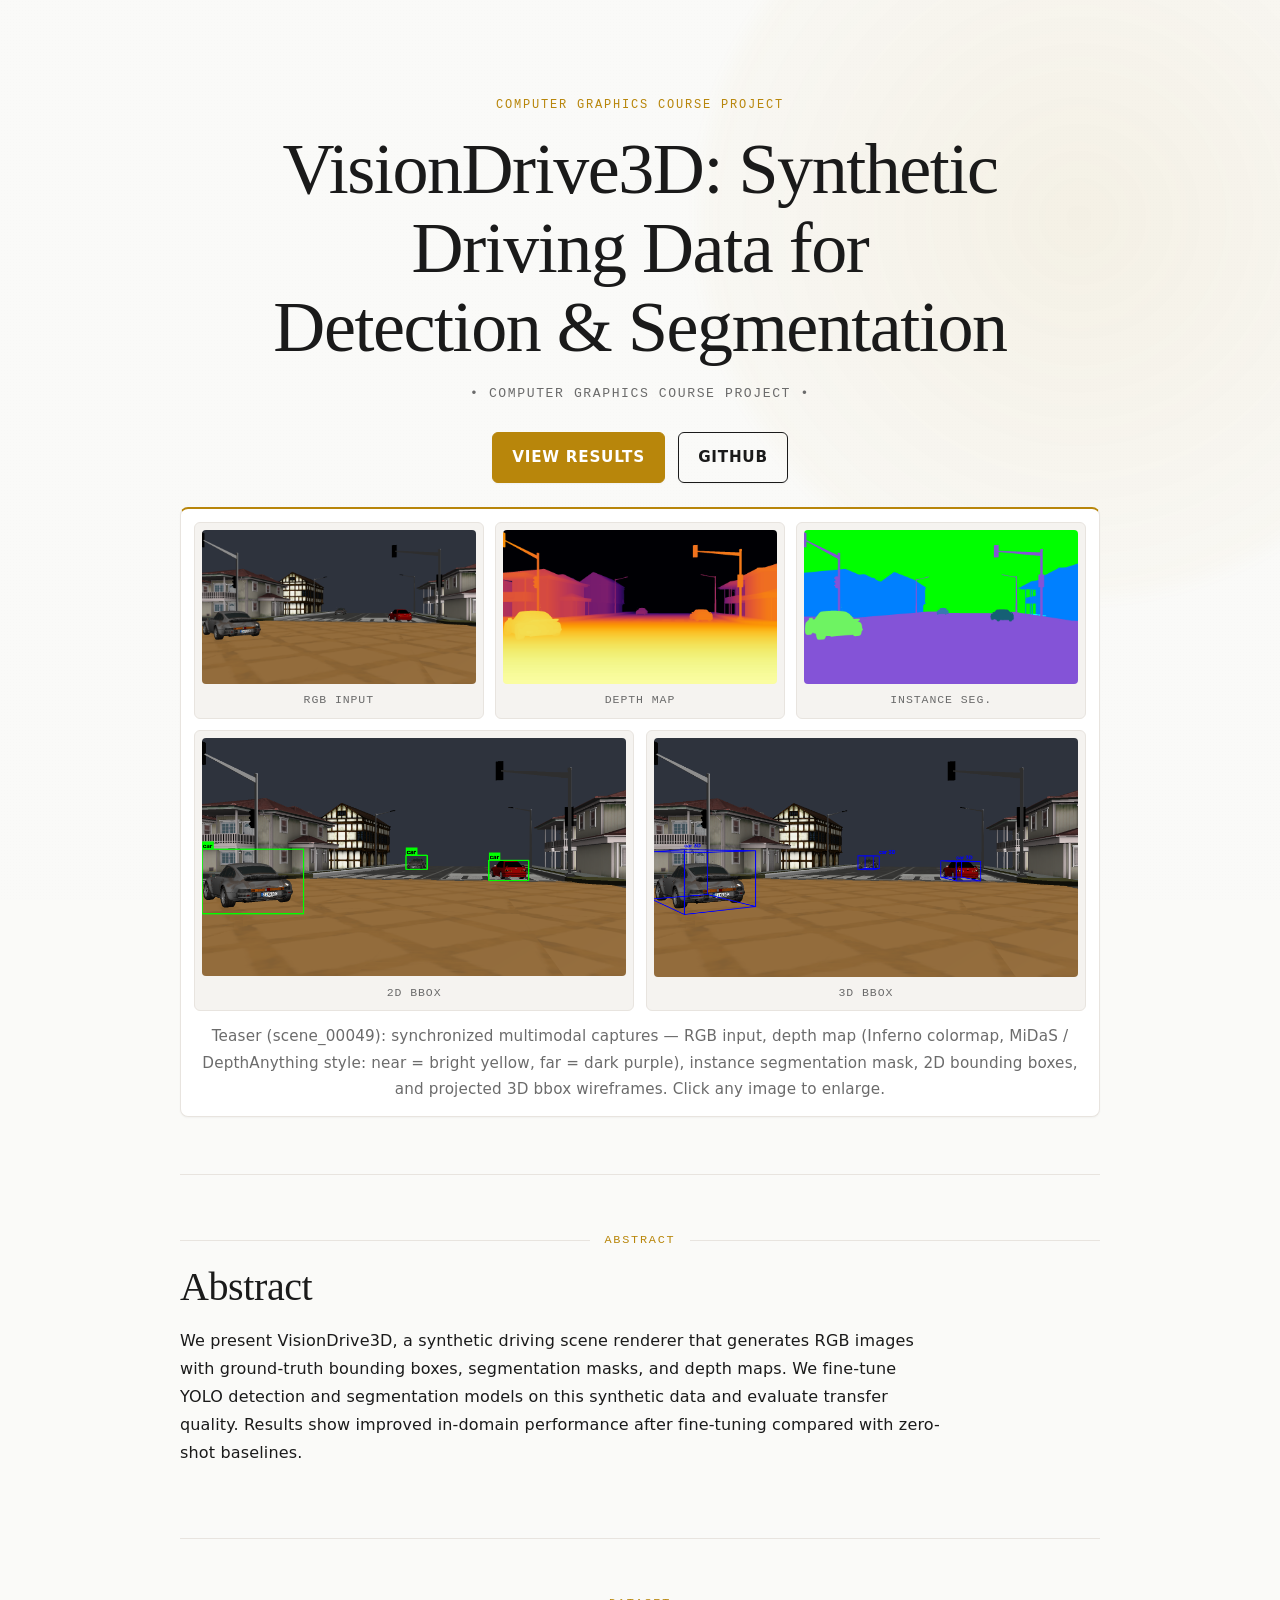
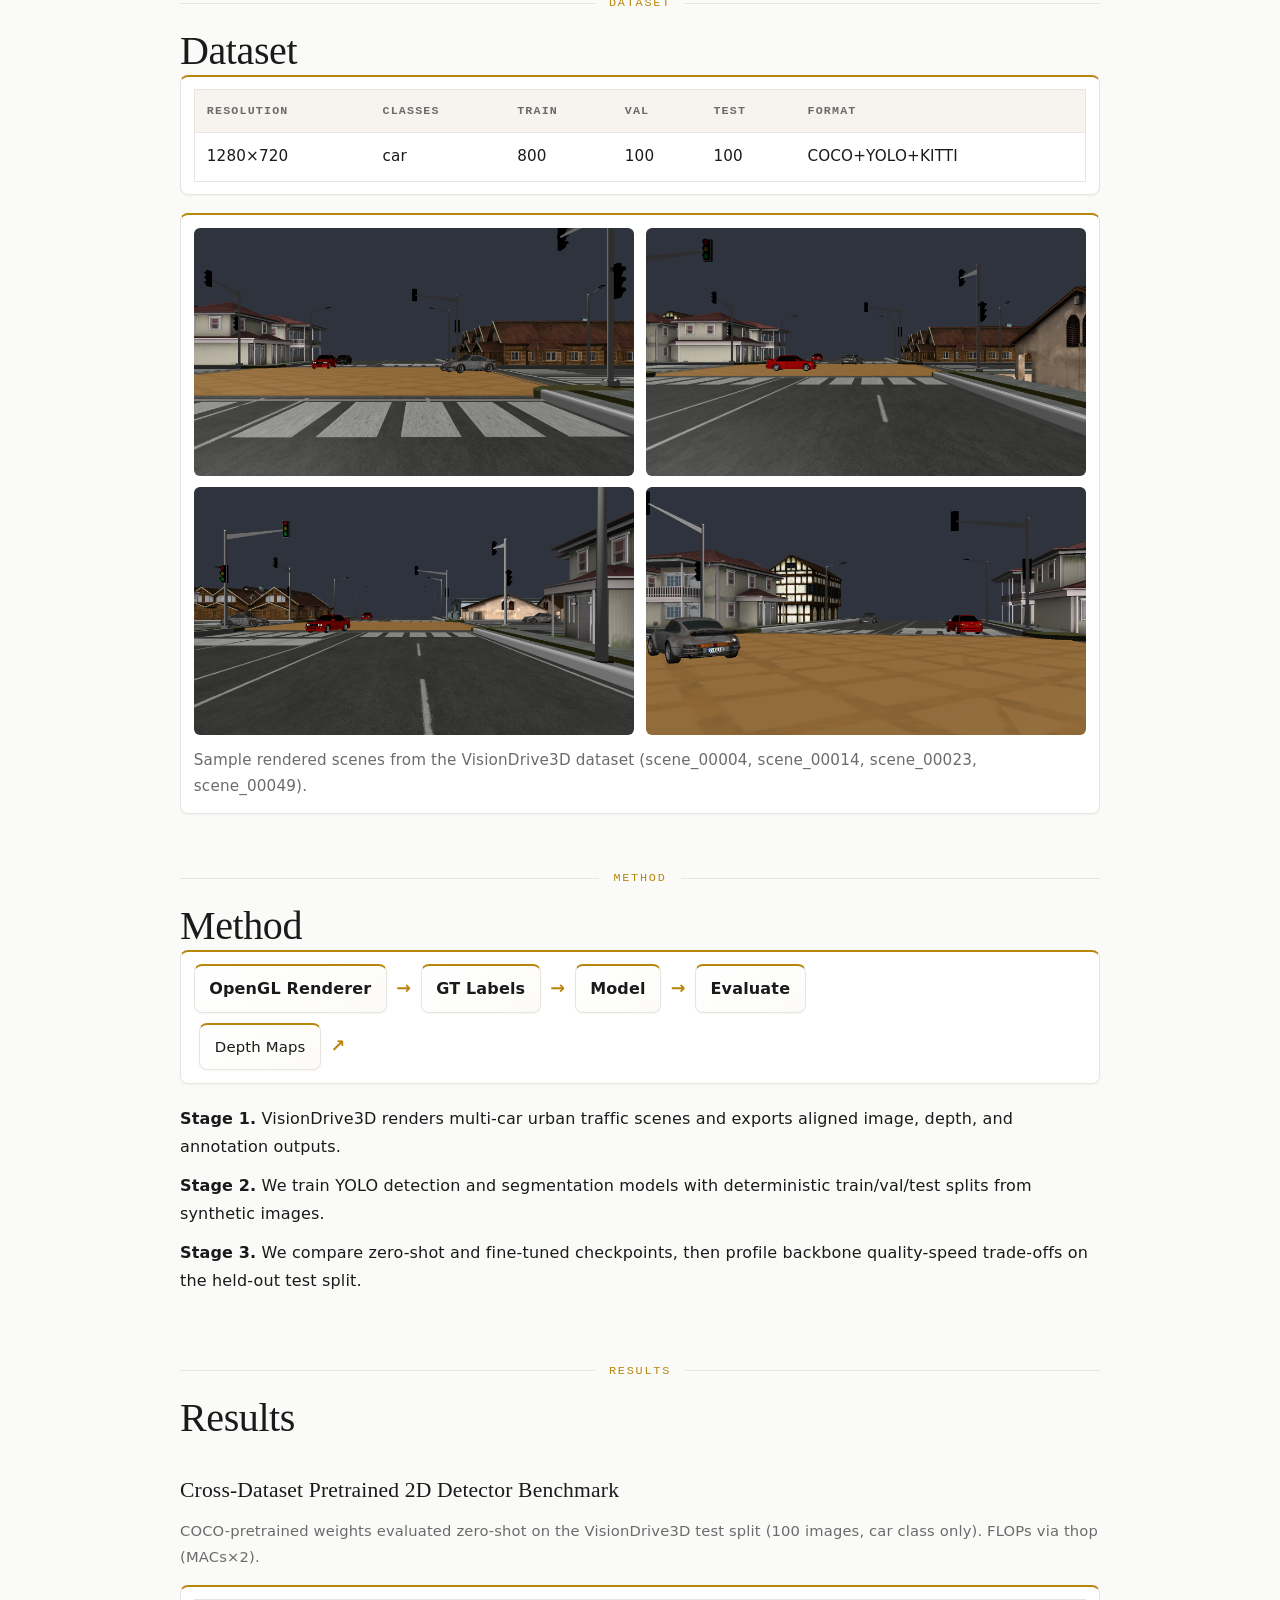
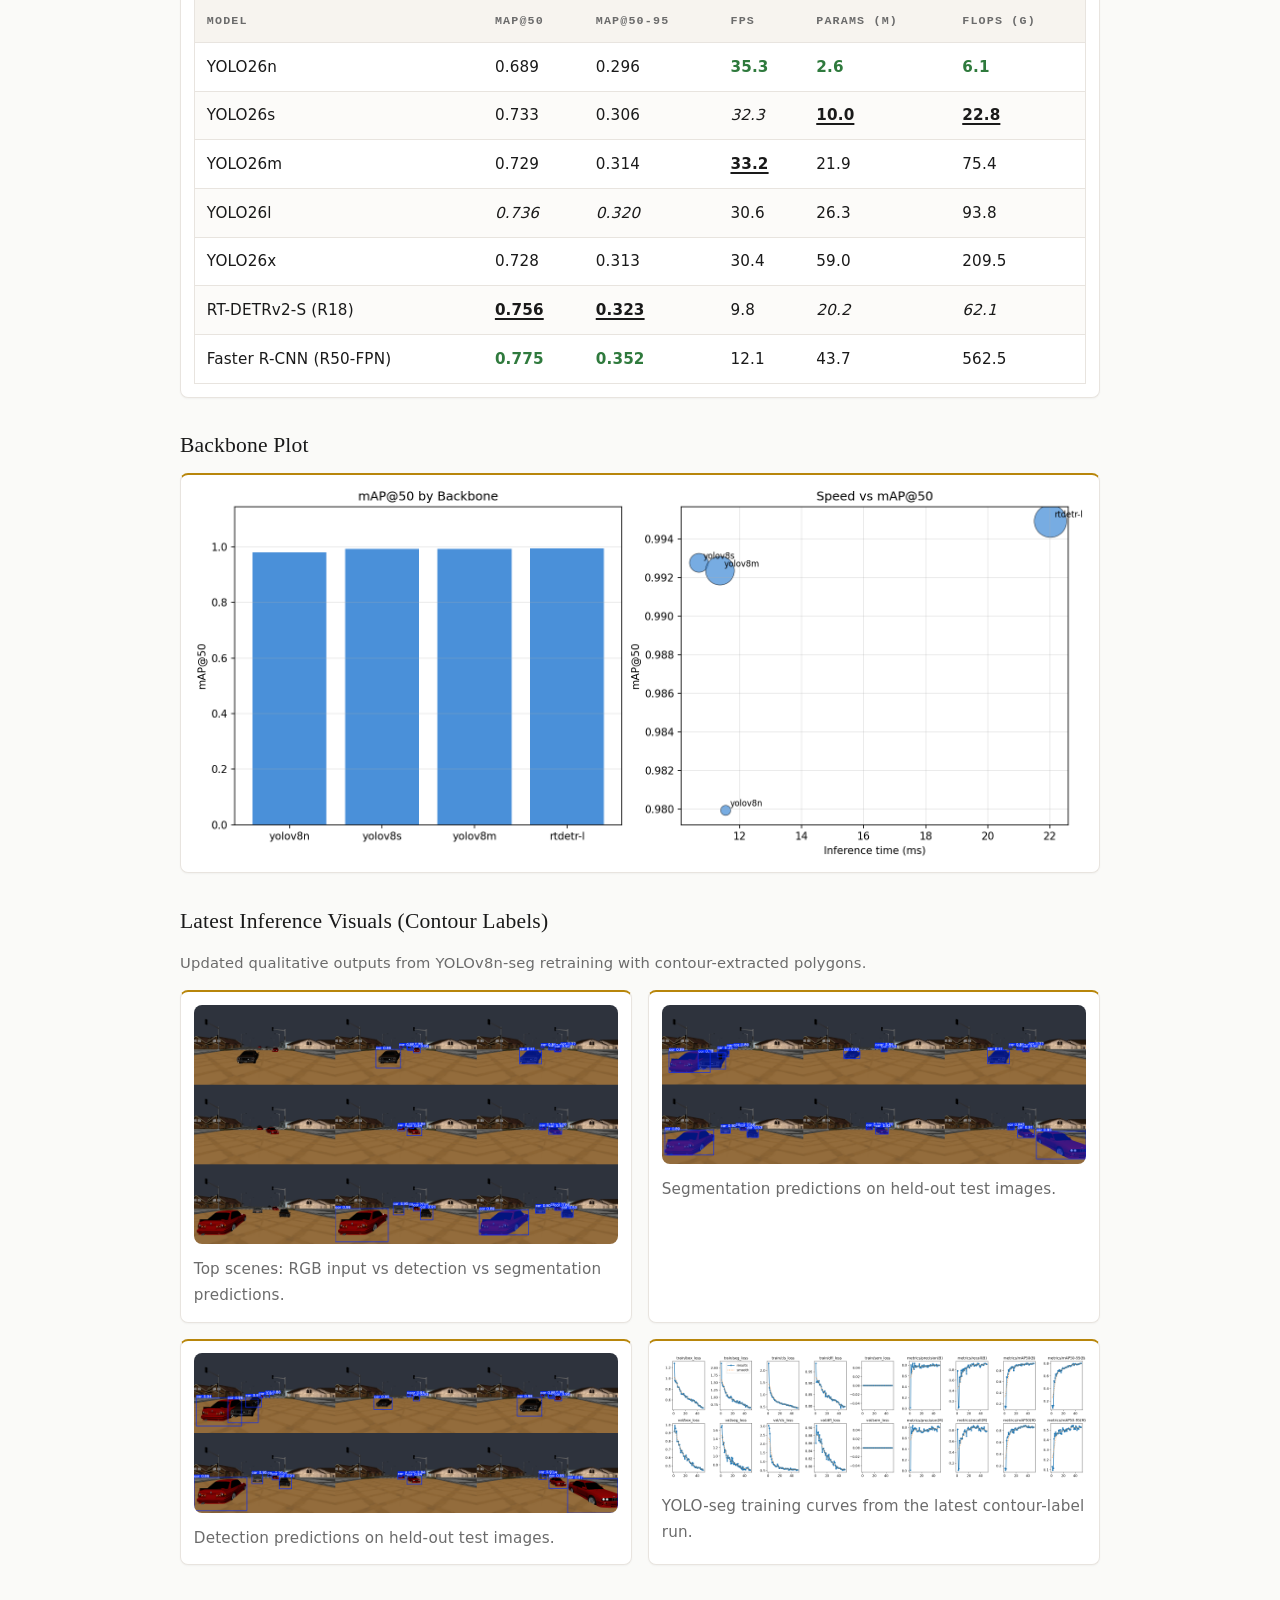
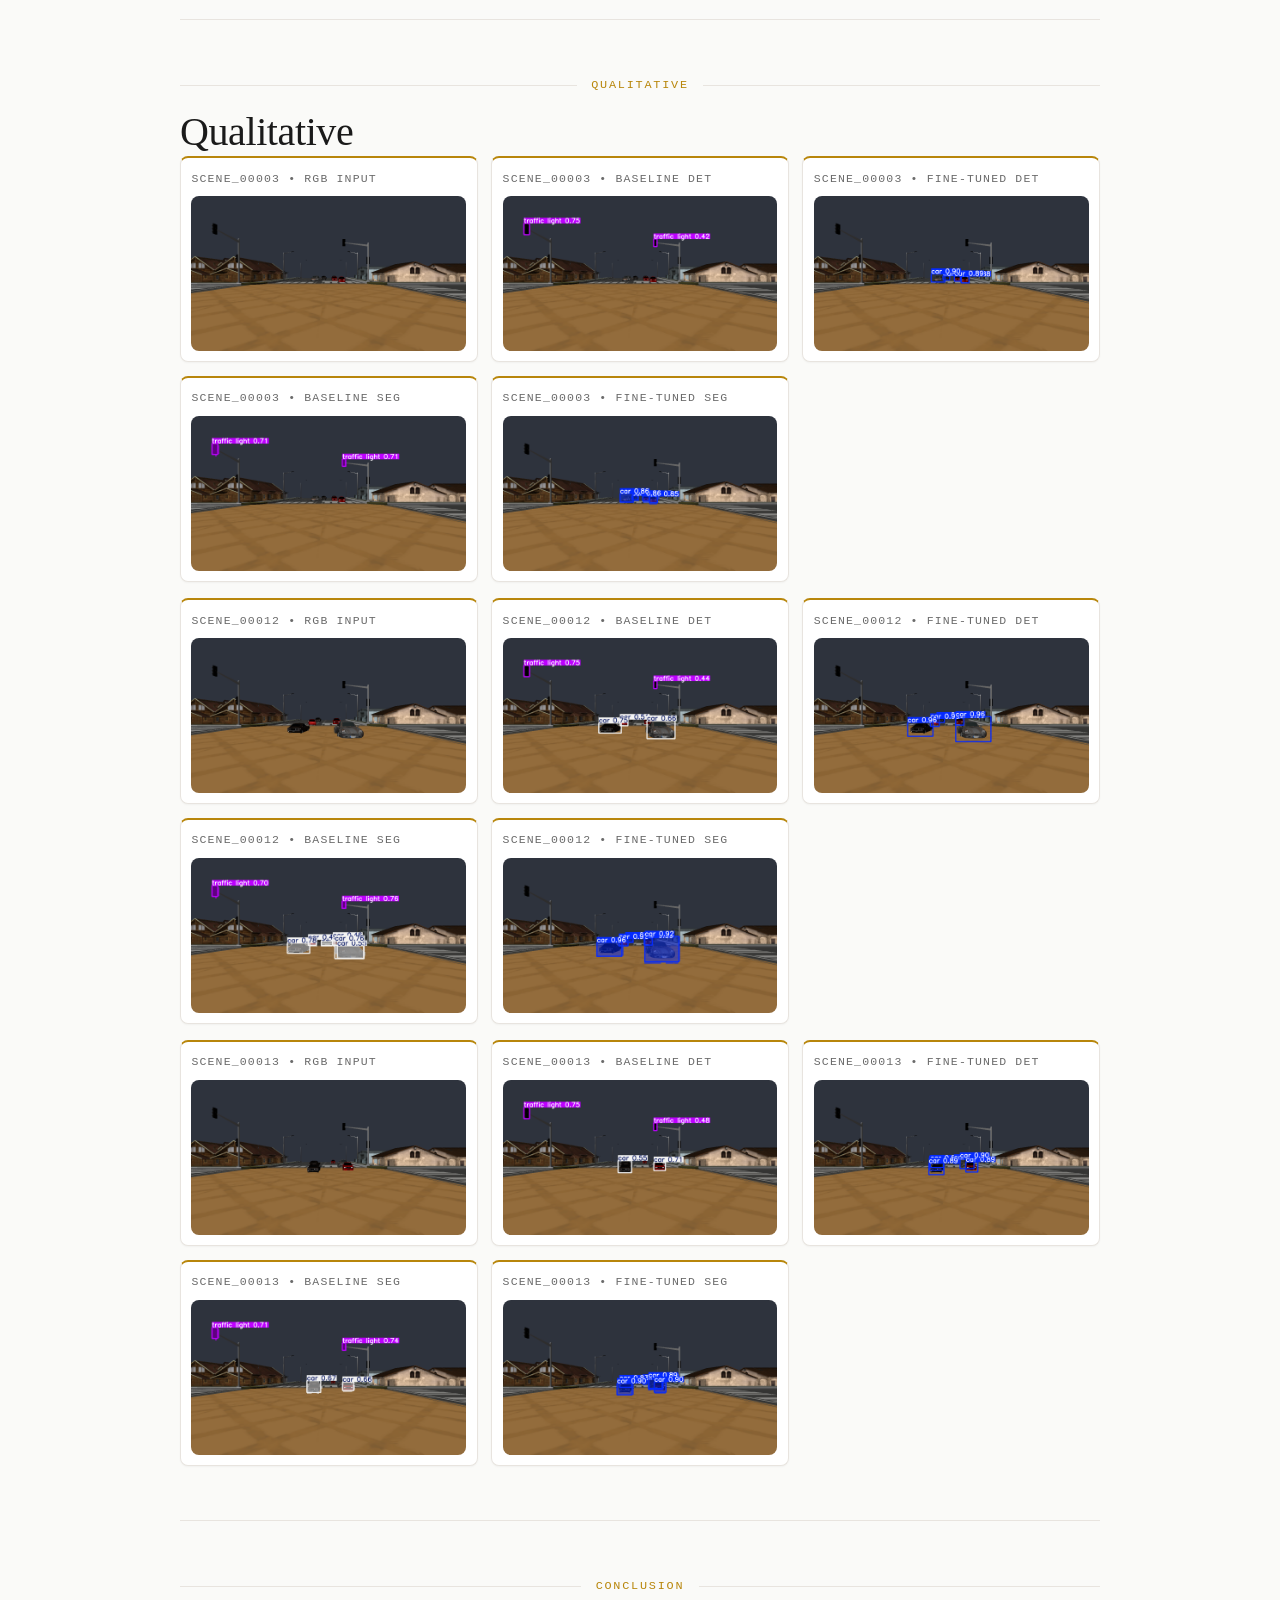
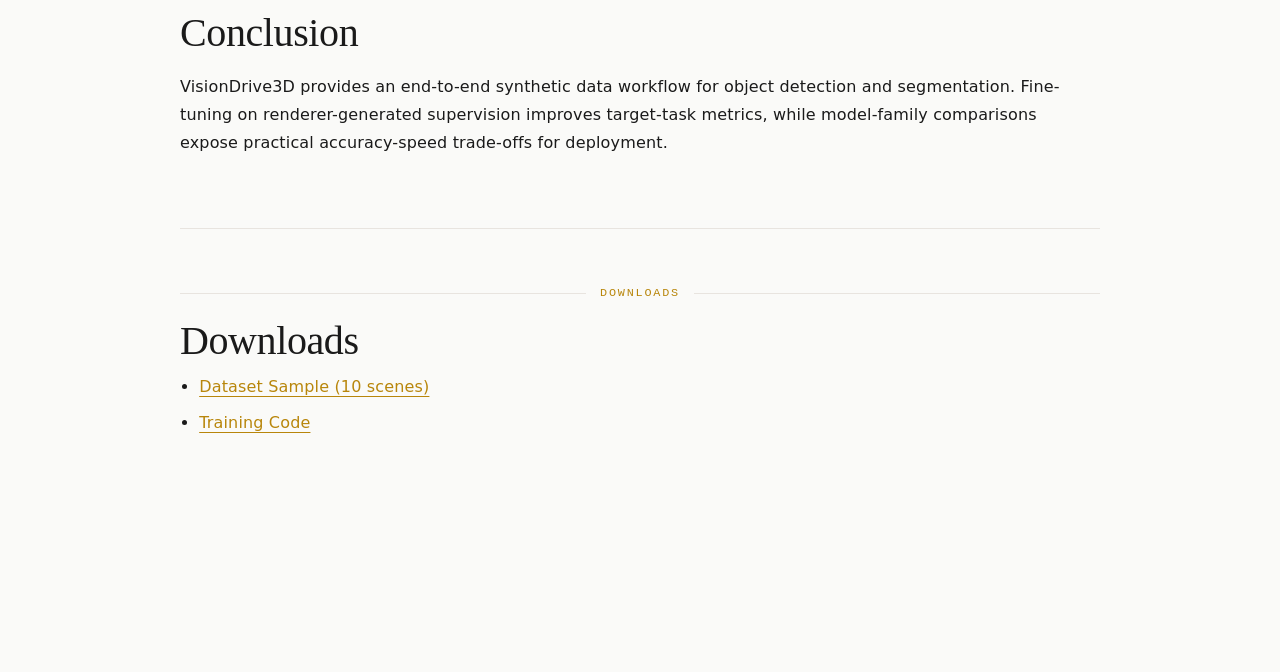
==== commit 20ac46a6: "Update project page and decouple docs/ from pipeline - Dataset: full-width stats table (800/100/100," ====
--- a/docs/index.html
+++ b/docs/index.html
@@ -4,7 +4,7 @@
     <meta charset="utf-8" />
     <meta name="viewport" content="width=device-width, initial-scale=1" />
     <title>VisionDrive3D: Synthetic Driving Data for Detection & Segmentation</title>
-    <link rel="stylesheet" href="styles.css" />
+    <link rel="stylesheet" href="styles.css?v=4" />
   </head>
   <body>
     <main class="page">
@@ -14,15 +14,62 @@
         <p class="authors"> • Computer Graphics Course Project • </p>
         <div class="hero-actions">
           <a class="btn" href="#results">View Results</a>
-          <a class="btn btn-outline" href="#" aria-label="GitHub link placeholder">GitHub</a>
+          <a class="btn btn-outline" href="https://github.com/BenBunBo/VisionDrive3D" target="_blank" rel="noopener noreferrer" aria-label="VisionDrive3D GitHub repository">GitHub</a>
         </div>
         <figure class="teaser panel">
-          <img
-            src="assets/images/dataset_grid.png"
-            alt="VisionDrive3D dataset preview grid"
-            loading="lazy"
-          />
-          <figcaption>Teaser: synthetic driving scenes with dense vehicle layout variation.</figcaption>
+          <div class="teaser-grid">
+            <figure class="teaser-card">
+              <button class="teaser-zoom" data-full="assets/images/teaser_scene_00049/rgb.png" data-caption="RGB input — scene_00049" aria-label="Enlarge RGB input">
+                <img
+                  src="assets/images/teaser_scene_00049/rgb.png"
+                  alt="RGB input scene_00049"
+                  loading="lazy"
+                />
+              </button>
+              <figcaption>RGB input</figcaption>
+            </figure>
+            <figure class="teaser-card">
+              <button class="teaser-zoom" data-full="assets/images/teaser_scene_00049/depth_inferno.png" data-caption="Depth map — scene_00049 (Inferno)" aria-label="Enlarge depth map">
+                <img
+                  src="assets/images/teaser_scene_00049/depth_inferno.png"
+                  alt="Depth map of scene_00049 in Inferno colormap"
+                  loading="lazy"
+                />
+              </button>
+              <figcaption>Depth map</figcaption>
+            </figure>
+            <figure class="teaser-card">
+              <button class="teaser-zoom" data-full="assets/images/teaser_scene_00049/instance_seg.png" data-caption="Instance segmentation — scene_00049" aria-label="Enlarge instance segmentation">
+                <img
+                  src="assets/images/teaser_scene_00049/instance_seg.png"
+                  alt="Instance segmentation mask of scene_00049"
+                  loading="lazy"
+                />
+              </button>
+              <figcaption>Instance seg.</figcaption>
+            </figure>
+            <figure class="teaser-card">
+              <button class="teaser-zoom" data-full="assets/images/teaser_scene_00049/bbox2d.png" data-caption="2D bounding boxes — scene_00049" aria-label="Enlarge 2D bounding boxes">
+                <img
+                  src="assets/images/teaser_scene_00049/bbox2d.png"
+                  alt="2D bounding boxes on scene_00049"
+                  loading="lazy"
+                />
+              </button>
+              <figcaption>2D bbox</figcaption>
+            </figure>
+            <figure class="teaser-card">
+              <button class="teaser-zoom" data-full="assets/images/teaser_scene_00049/bbox3d.png" data-caption="3D bounding boxes — scene_00049" aria-label="Enlarge 3D bounding boxes">
+                <img
+                  src="assets/images/teaser_scene_00049/bbox3d.png"
+                  alt="3D bounding box wireframes projected on scene_00049"
+                  loading="lazy"
+                />
+              </button>
+              <figcaption>3D bbox</figcaption>
+            </figure>
+          </div>
+          <figcaption class="teaser-caption">Teaser (scene_00049): synchronized multimodal captures — RGB input, depth map (Inferno colormap, MiDaS / DepthAnything style: near = bright yellow, far = dark purple), instance segmentation mask, 2D bounding boxes, and projected 3D bbox wireframes. Click any image to enlarge.</figcaption>
         </figure>
       </section>
 
@@ -33,7 +80,7 @@
         <h2>Abstract</h2>
         <p class="lead">
           We present VisionDrive3D, a synthetic driving scene renderer that generates RGB images with
-          ground-truth bounding boxes, segmentation masks, and depth maps. We fine-tune YOLOv8 detection
+          ground-truth bounding boxes, segmentation masks, and depth maps. We fine-tune YOLO detection
           and segmentation models on this synthetic data and evaluate transfer quality. Results show
           improved in-domain performance after fine-tuning compared with zero-shot baselines.
         </p>
@@ -44,16 +91,9 @@
       <section id="dataset" class="content-section">
         <div class="section-label"><span></span><p>Dataset</p><span></span></div>
         <h2>Dataset</h2>
-        <div class="dataset-grid">
-          <figure class="panel">
-            <img
-              src="assets/images/dataset_grid.png"
-              alt="Dataset overview grid"
-              loading="lazy"
-            />
-          </figure>
+        <div class="dataset-layout">
           <div class="table-wrap panel">
-            <table class="table" id="dataset-stats-table">
+            <table class="table dataset-table" id="dataset-stats-table">
               <thead>
                 <tr>
                   <th>Resolution</th>
@@ -64,9 +104,35 @@
                   <th>Format</th>
                 </tr>
               </thead>
-              <tbody id="dataset-stats-body"></tbody>
+              <tbody id="dataset-stats-body">
+                <tr>
+                  <td>1280×720</td>
+                  <td>car</td>
+                  <td>800</td>
+                  <td>100</td>
+                  <td>100</td>
+                  <td>COCO+<wbr />YOLO+<wbr />KITTI</td>
+                </tr>
+              </tbody>
             </table>
           </div>
+          <figure class="panel">
+            <div class="dataset-samples">
+              <button class="teaser-zoom" data-full="assets/images/dataset/scene_00004.png" data-caption="Dataset sample — scene_00004" aria-label="Enlarge scene_00004">
+                <img src="assets/images/dataset/scene_00004.png" alt="Dataset sample scene_00004" loading="lazy" />
+              </button>
+              <button class="teaser-zoom" data-full="assets/images/dataset/scene_00014.png" data-caption="Dataset sample — scene_00014" aria-label="Enlarge scene_00014">
+                <img src="assets/images/dataset/scene_00014.png" alt="Dataset sample scene_00014" loading="lazy" />
+              </button>
+              <button class="teaser-zoom" data-full="assets/images/dataset/scene_00023.png" data-caption="Dataset sample — scene_00023" aria-label="Enlarge scene_00023">
+                <img src="assets/images/dataset/scene_00023.png" alt="Dataset sample scene_00023" loading="lazy" />
+              </button>
+              <button class="teaser-zoom" data-full="assets/images/dataset/scene_00049.png" data-caption="Dataset sample — scene_00049" aria-label="Enlarge scene_00049">
+                <img src="assets/images/dataset/scene_00049.png" alt="Dataset sample scene_00049" loading="lazy" />
+              </button>
+            </div>
+            <figcaption>Sample rendered scenes from the VisionDrive3D dataset (scene_00004, scene_00014, scene_00023, scene_00049).</figcaption>
+          </figure>
         </div>
       <!-- </section>
 
@@ -81,7 +147,7 @@
             <div class="arrow">→</div>
             <div class="node">GT Labels</div>
             <div class="arrow">→</div>
-            <div class="node">YOLOv8 Fine-tune</div>
+            <div class="node">Model</div>
             <div class="arrow">→</div>
             <div class="node">Evaluate</div>
           </div>
@@ -96,7 +162,7 @@
             image, depth, and annotation outputs.
           </p>
           <p>
-            <strong>Stage 2.</strong> We train YOLOv8 detection and segmentation models with deterministic
+            <strong>Stage 2.</strong> We train YOLO detection and segmentation models with deterministic
             train/val/test splits from synthetic images.
           </p>
           <p>
@@ -111,40 +177,6 @@
       <section id="results" class="content-section">
         <div class="section-label"><span></span><p>Results</p><span></span></div>
         <h2>Results</h2>
-
-        <h3>Detection and Segmentation Comparison</h3>
-        <div class="table-wrap panel">
-          <table class="table" id="results-table">
-            <thead>
-              <tr>
-                <th>Model</th>
-                <th>Type</th>
-                <th>mAP@50</th>
-                <th>mAP@50-95</th>
-                <th>Speed (ms)</th>
-              </tr>
-            </thead>
-            <tbody id="results-body"></tbody>
-          </table>
-        </div>
-
-        <h3>Backbone Comparison</h3>
-        <div class="table-wrap panel">
-          <table class="table" id="backbone-table">
-            <thead>
-              <tr>
-                <th>Model</th>
-                <th>mAP@50</th>
-                <th>mAP@50-95</th>
-                <th>Precision</th>
-                <th>Recall</th>
-                <th>Speed (ms)</th>
-                <th>Params (M)</th>
-              </tr>
-            </thead>
-            <tbody id="backbone-body"></tbody>
-          </table>
-        </div>
 
         <h3>Cross-Dataset Pretrained 2D Detector Benchmark</h3>
         <p class="notice">
@@ -248,6 +280,12 @@
       </section>
     </main>
 
-    <script src="script.js"></script>
+    <div class="lightbox" id="lightbox" hidden>
+      <button class="lightbox-close" id="lightbox-close" aria-label="Close">&times;</button>
+      <img id="lightbox-img" alt="" />
+      <figcaption id="lightbox-caption"></figcaption>
+    </div>
+
+    <script src="script.js?v=5"></script>
   </body>
 </html>
--- a/docs/styles.css
+++ b/docs/styles.css
@@ -257,11 +257,35 @@
   box-shadow: var(--shadow-sm);
 }
 
-.dataset-grid {
+.dataset-layout {
   display: grid;
   gap: 1.1rem;
-  grid-template-columns: 1.2fr 0.8fr;
-  align-items: start;
+}
+
+.dataset-table,
+.table.dataset-table {
+  min-width: 0;
+  table-layout: auto;
+  white-space: normal;
+}
+
+.dataset-table th,
+.dataset-table td {
+  text-align: center;
+  padding: 0.6rem 0.4rem;
+  overflow-wrap: normal;
+  word-break: keep-all;
+}
+
+.dataset-samples {
+  display: grid;
+  gap: 0.7rem;
+  grid-template-columns: repeat(2, minmax(0, 1fr));
+}
+
+.dataset-samples img {
+  width: 100%;
+  border-radius: 6px;
 }
 
 .pipeline-wrap {
@@ -407,14 +431,101 @@
   box-shadow: var(--shadow-md);
 }
 
+.teaser-grid {
+  display: grid;
+  gap: 0.7rem;
+  grid-template-columns: repeat(6, minmax(0, 1fr));
+}
+
+.teaser-grid > :nth-child(1) { grid-column: span 2; }
+.teaser-grid > :nth-child(2) { grid-column: span 2; }
+.teaser-grid > :nth-child(3) { grid-column: span 2; }
+.teaser-grid > :nth-child(4) { grid-column: span 3; }
+.teaser-grid > :nth-child(5) { grid-column: span 3; }
+
+.teaser-zoom {
+  display: block;
+  width: 100%;
+  padding: 0;
+  border: 0;
+  background: transparent;
+  cursor: zoom-in;
+  text-align: left;
+}
+
+.teaser-card {
+  margin: 0;
+  border: var(--rule);
+  border-radius: 6px;
+  background: var(--muted);
+  padding: 0.45rem;
+}
+
+.teaser-card img {
+  width: 100%;
+  border-radius: 4px;
+}
+
+.teaser-card figcaption {
+  margin-top: 0.4rem;
+  color: var(--muted-foreground);
+  font-family: "IBM Plex Mono", "SFMono-Regular", Menlo, Consolas, monospace;
+  font-size: 0.72rem;
+  letter-spacing: 0.08em;
+  text-transform: uppercase;
+  text-align: center;
+}
+
+.teaser-caption {
+  margin-top: 0.75rem;
+  text-align: center;
+}
+
+.lightbox {
+  position: fixed;
+  inset: 0;
+  background: rgba(0, 0, 0, 0.85);
+  display: flex;
+  flex-direction: column;
+  align-items: center;
+  justify-content: center;
+  gap: 0.6rem;
+  z-index: 1000;
+}
+
+.lightbox[hidden] {
+  display: none !important;
+}
+
+.lightbox img {
+  max-width: 90vw;
+  max-height: 80vh;
+  object-fit: contain;
+}
+
+.lightbox figcaption {
+  color: #f5f3f0;
+  font-size: 0.95rem;
+}
+
+.lightbox-close {
+  position: absolute;
+  top: 1.2rem;
+  right: 1.5rem;
+  background: transparent;
+  border: 0;
+  color: #f5f3f0;
+  font-size: 2rem;
+  line-height: 1;
+  cursor: pointer;
+}
+
 .latest-grid {
   display: grid;
   gap: 1rem;
   grid-template-columns: repeat(2, minmax(0, 1fr));
   margin-top: 0.9rem;
-}
-
-.links {
+}.links {
   margin: 0;
   padding-left: 1.2rem;
 }
@@ -429,10 +540,6 @@
 }
 
 @media (max-width: 880px) {
-  .dataset-grid {
-    grid-template-columns: 1fr;
-  }
-
   .table {
     min-width: 0;
   }
@@ -471,6 +578,18 @@
 
   .latest-grid {
     grid-template-columns: 1fr;
+  }
+
+  .teaser-grid {
+    grid-template-columns: repeat(2, minmax(0, 1fr));
+  }
+
+  .teaser-grid > :nth-child(n) {
+    grid-column: span 1;
+  }
+
+  .teaser-grid > :nth-child(5) {
+    grid-column: span 2;
   }
 
   .table-wrap {
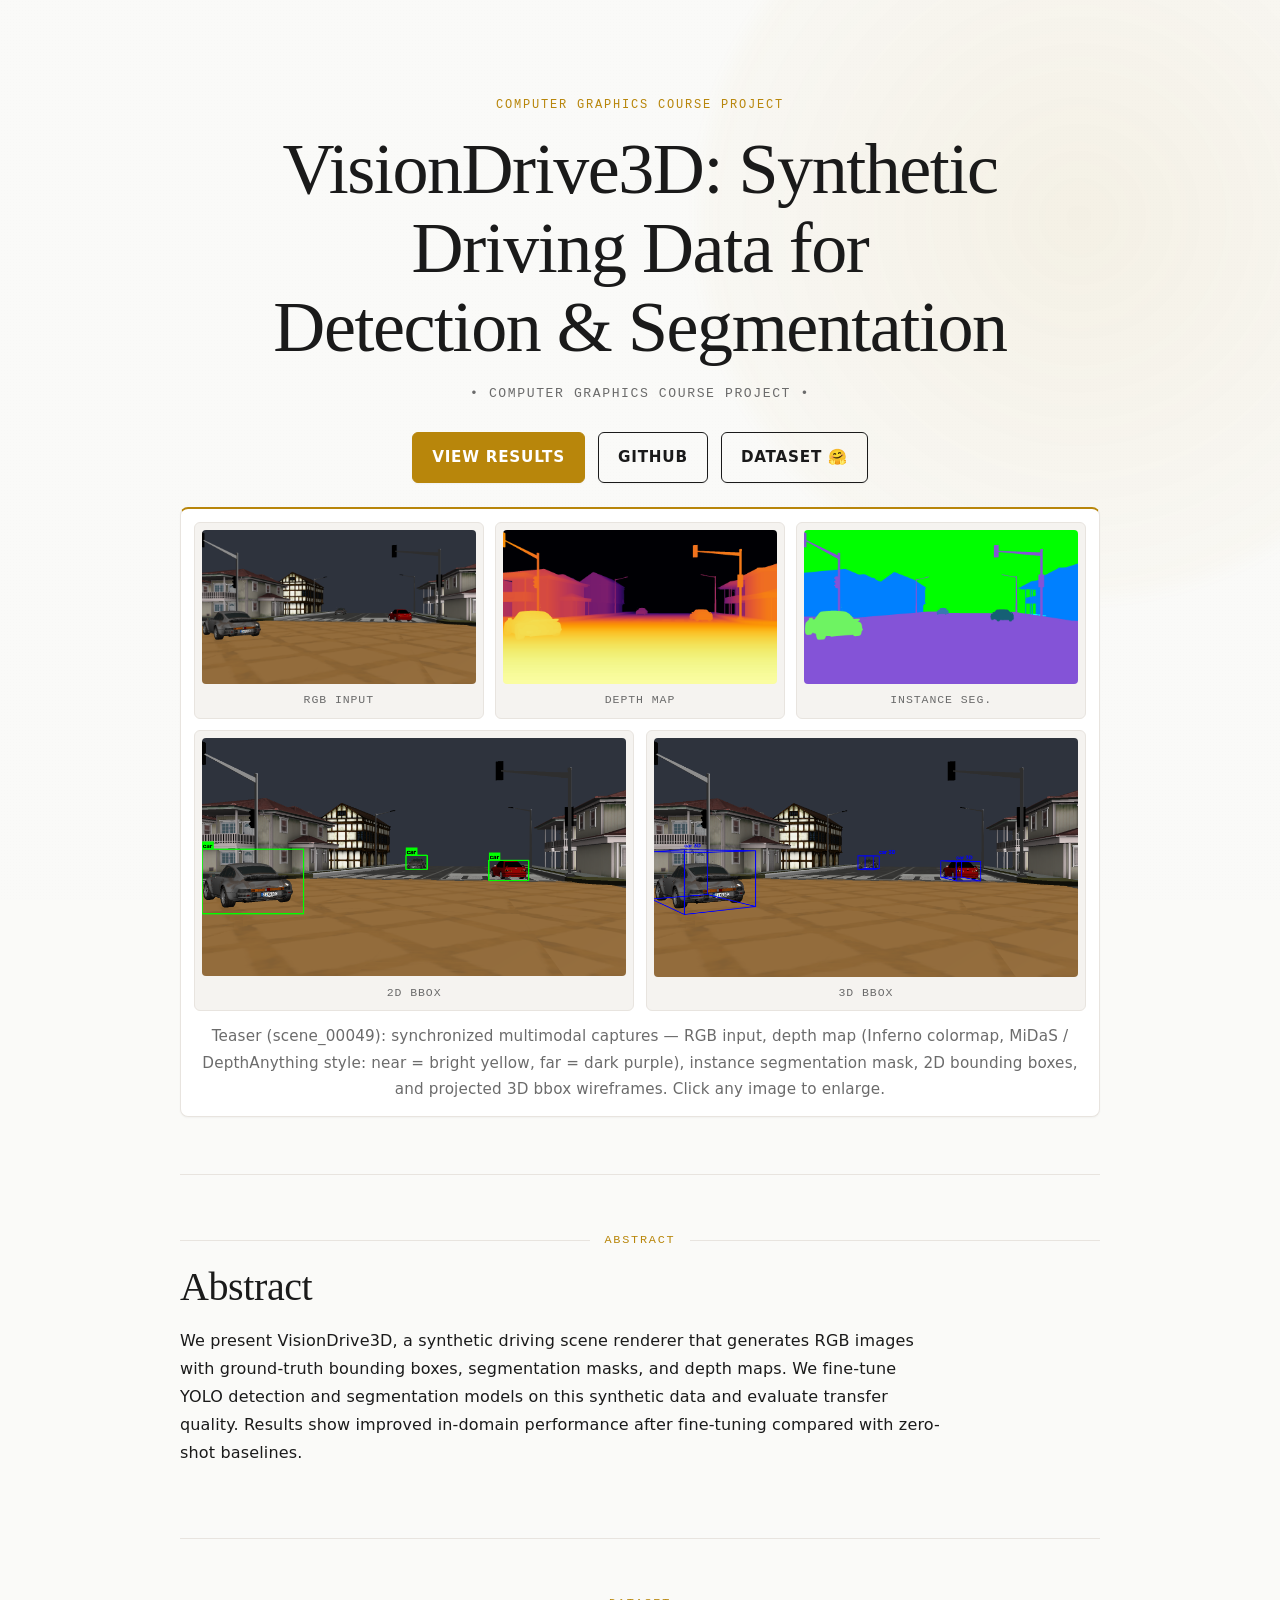
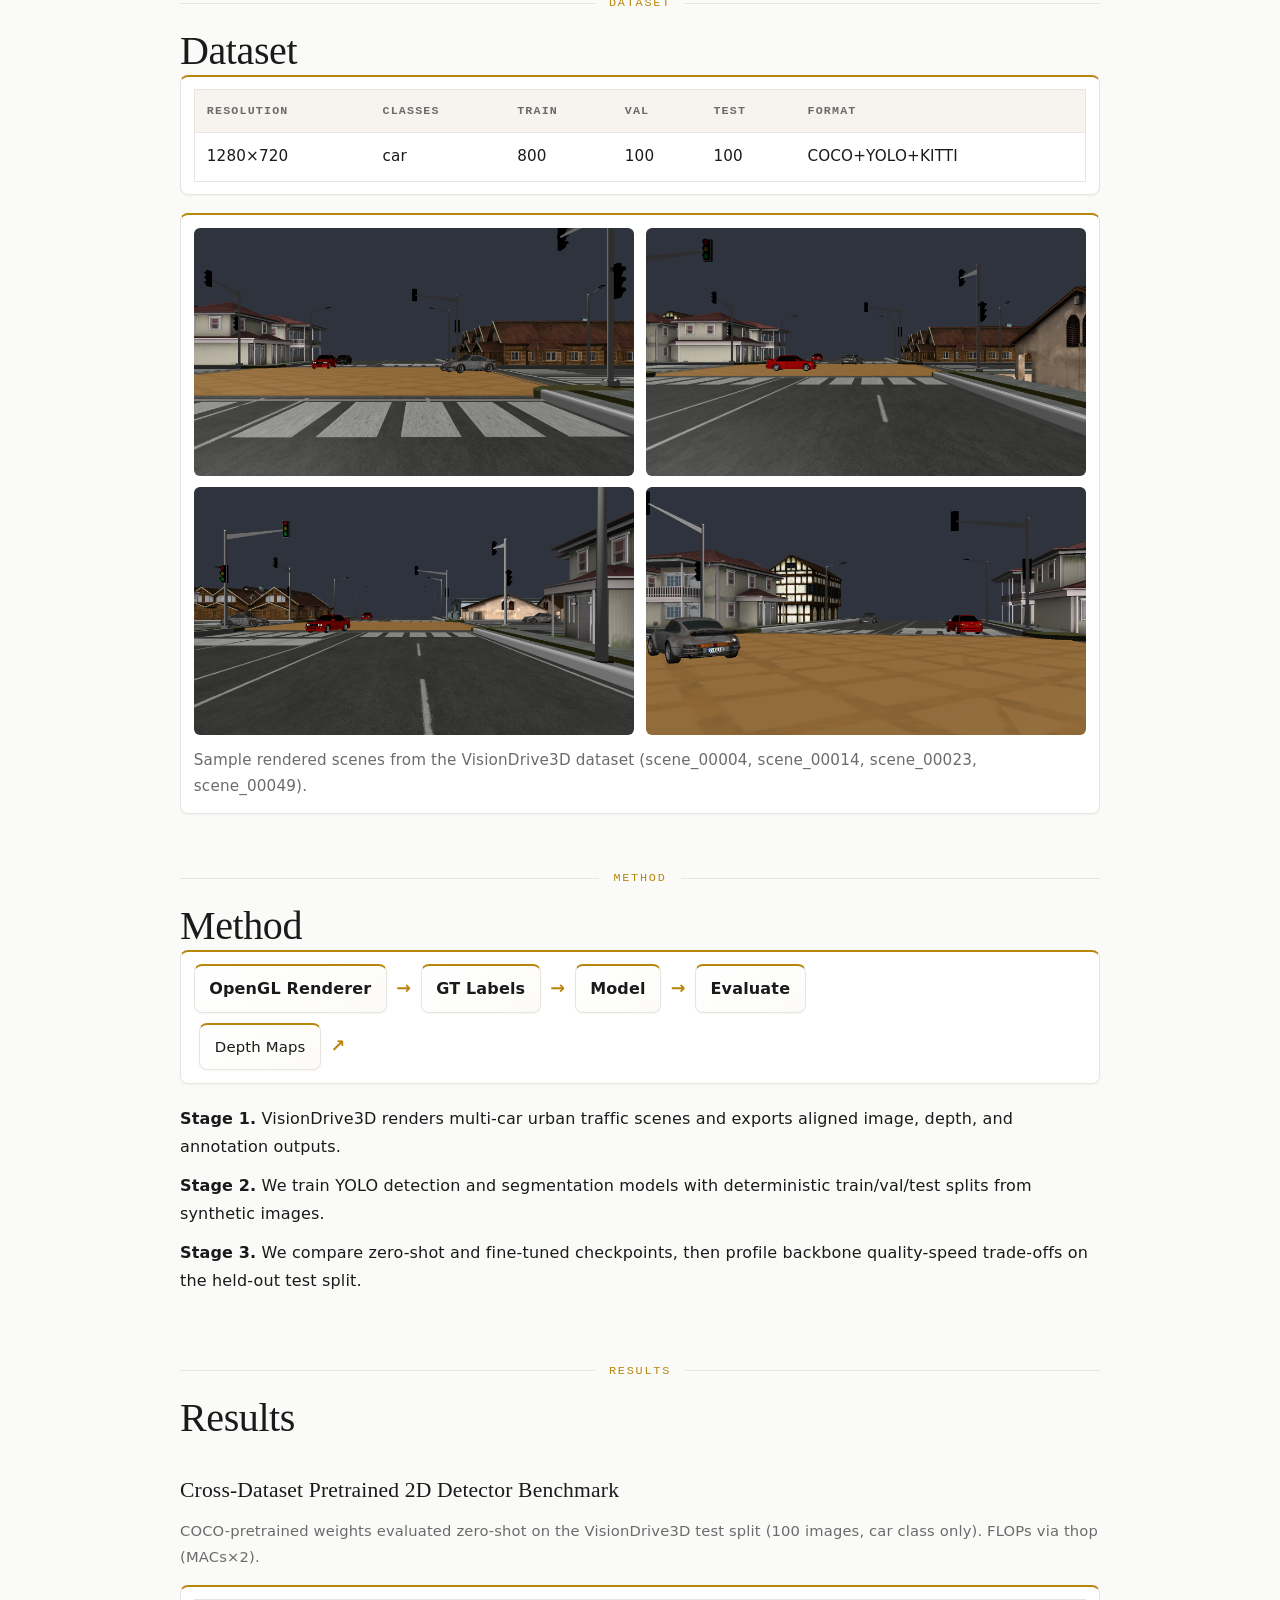
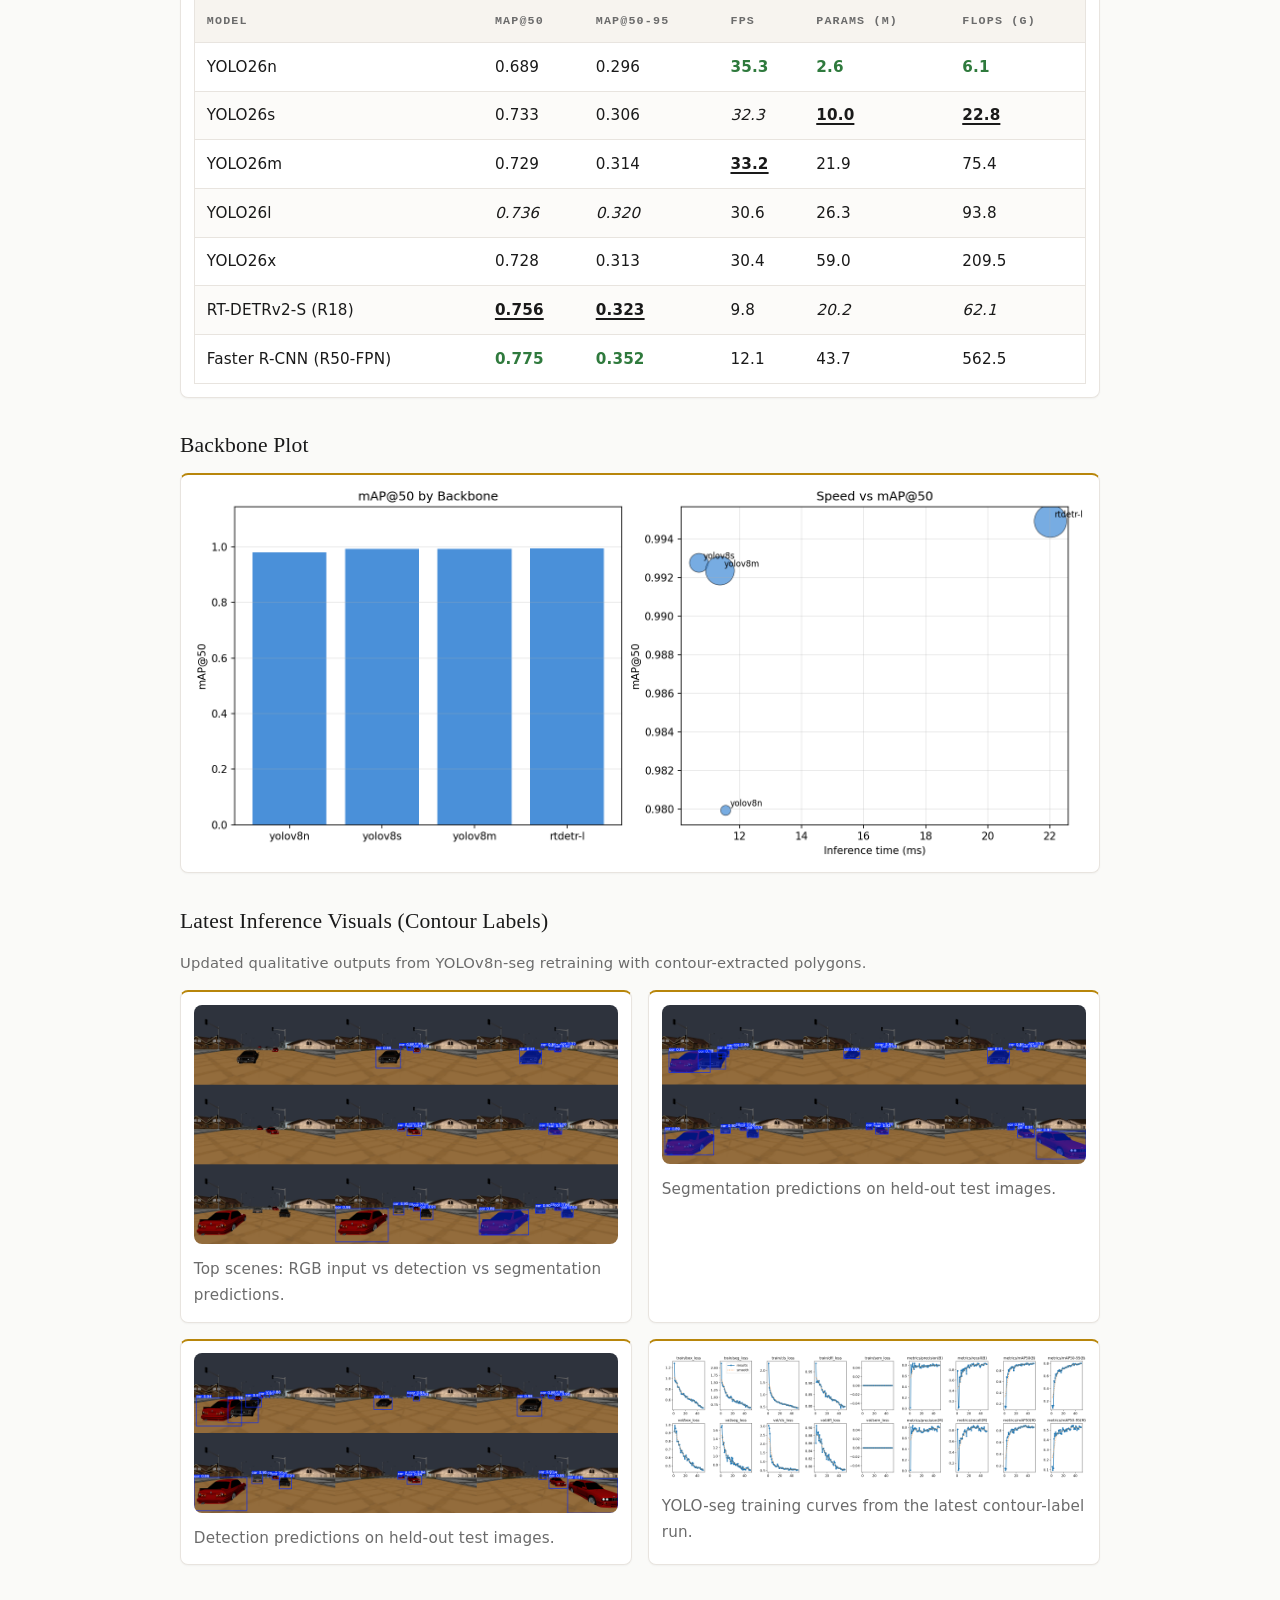
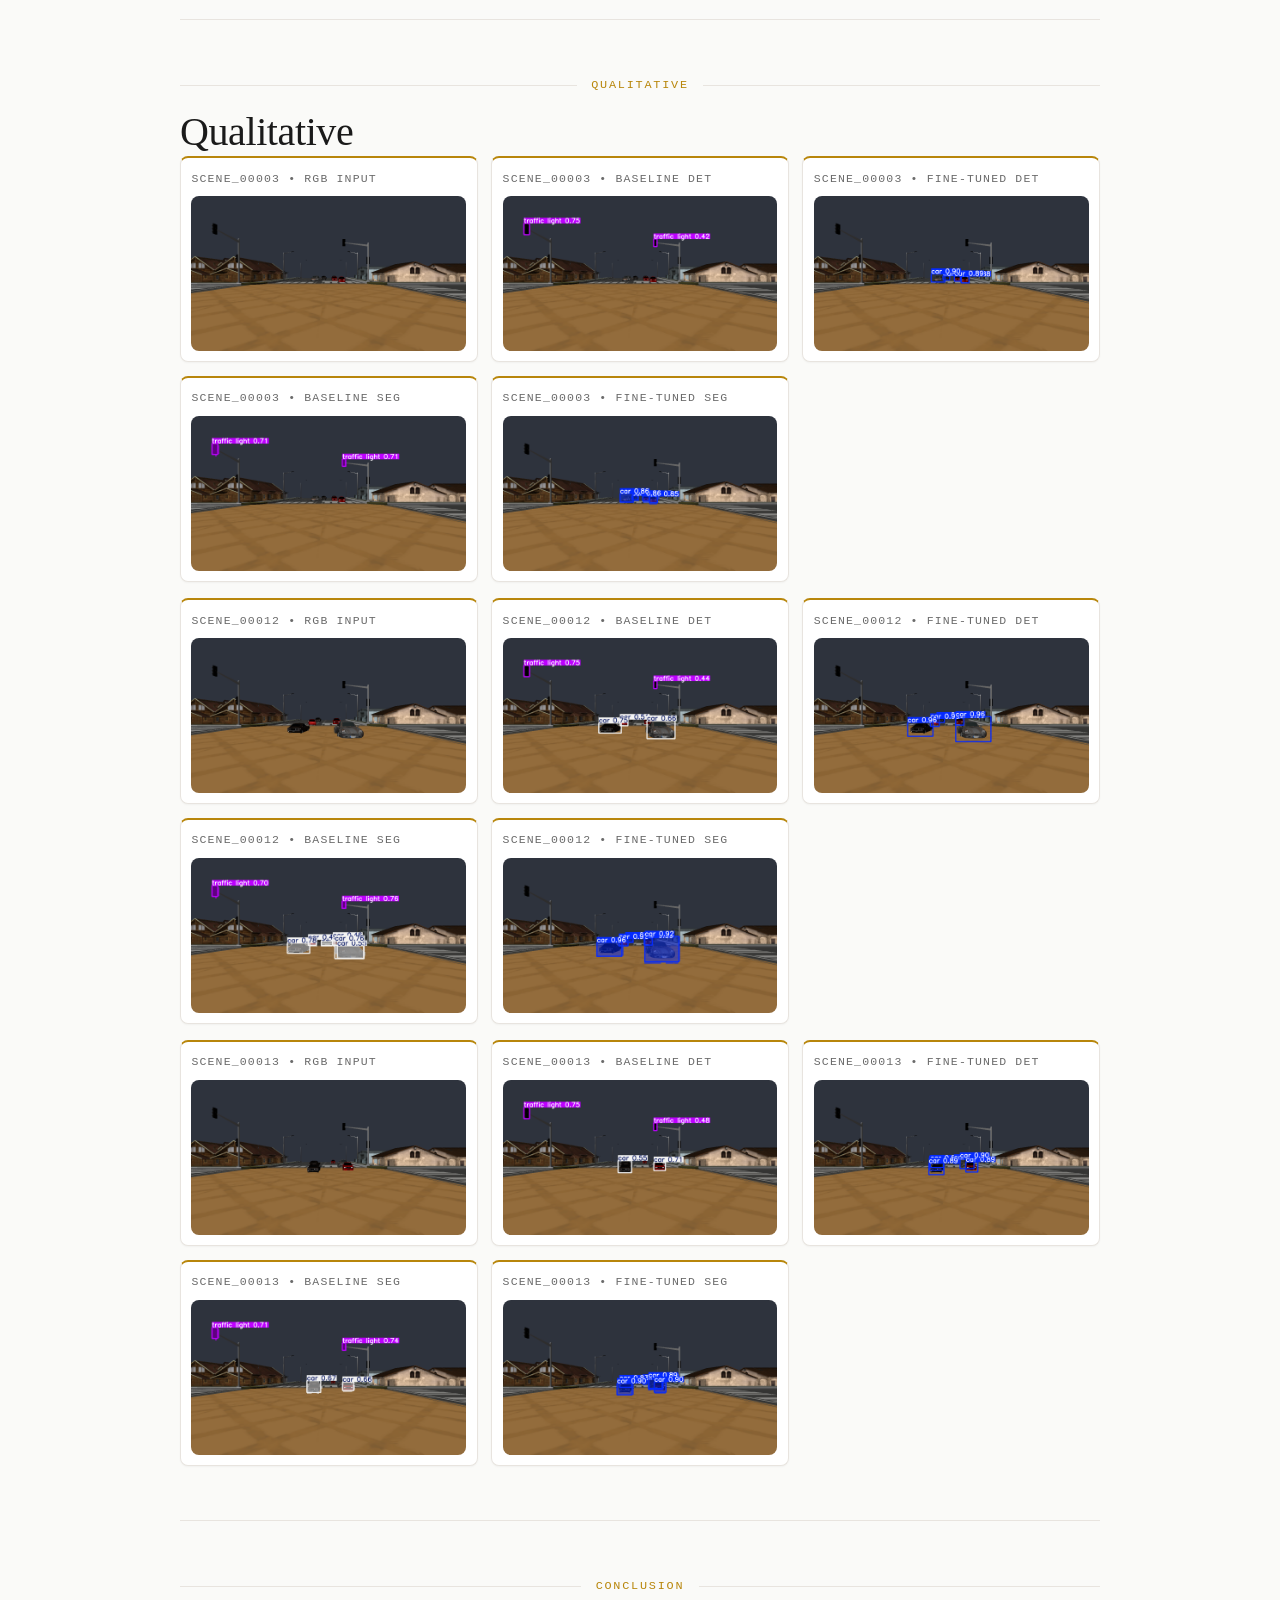
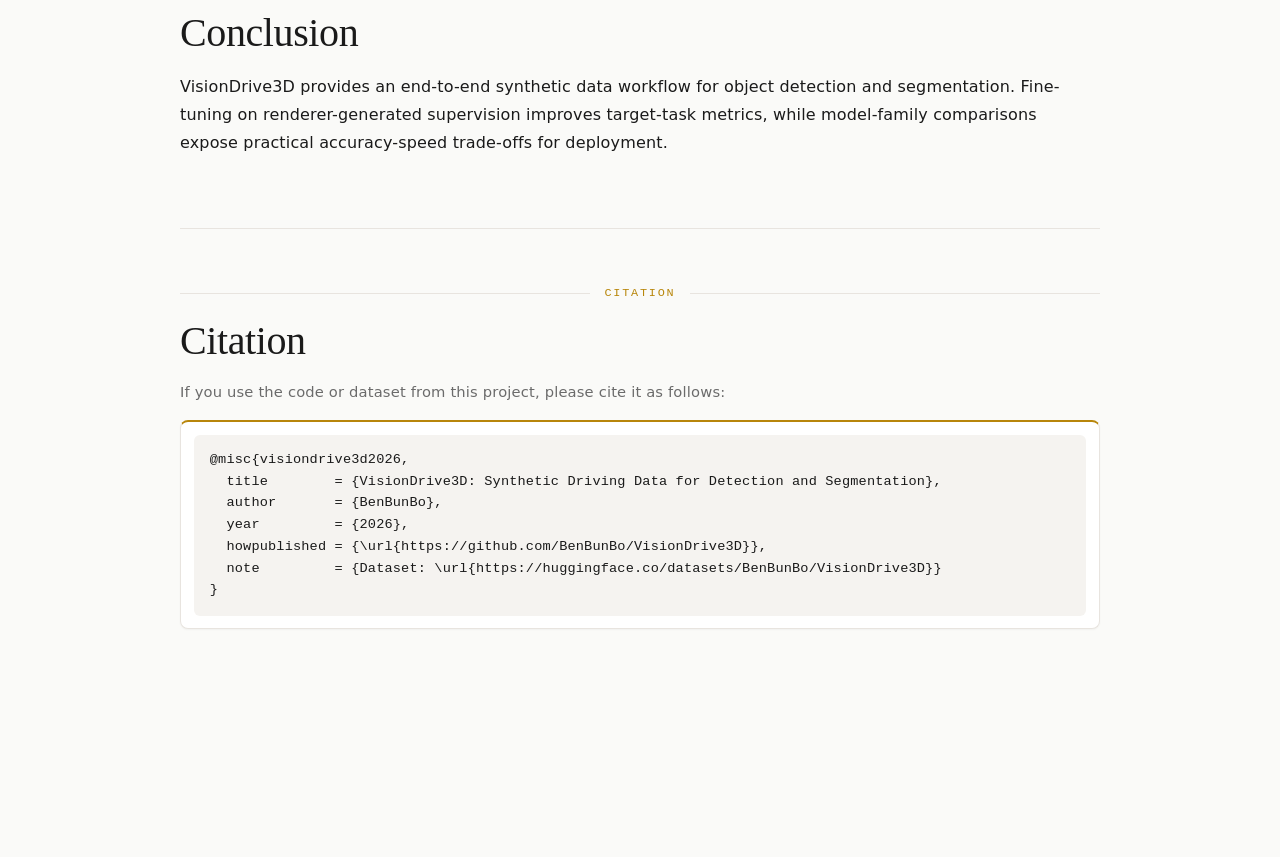
==== commit 24cfe5e9: "Add citation section and HF dataset links - Hero: add Dataset button linking to HF dataset - Replace" ====
--- a/docs/index.html
+++ b/docs/index.html
@@ -15,6 +15,7 @@
         <div class="hero-actions">
           <a class="btn" href="#results">View Results</a>
           <a class="btn btn-outline" href="https://github.com/BenBunBo/VisionDrive3D" target="_blank" rel="noopener noreferrer" aria-label="VisionDrive3D GitHub repository">GitHub</a>
+          <a class="btn btn-outline" href="https://huggingface.co/datasets/BenBunBo/VisionDrive3D" target="_blank" rel="noopener noreferrer" aria-label="VisionDrive3D dataset on Hugging Face">Dataset 🤗</a>
         </div>
         <figure class="teaser panel">
           <div class="teaser-grid">
@@ -270,13 +271,21 @@
 
       <hr />
 
-      <section id="downloads" class="content-section">
-        <div class="section-label"><span></span><p>Downloads</p><span></span></div>
-        <h2>Downloads</h2>
-        <ul class="links">
-          <li><a href="#">Dataset Sample (10 scenes)</a></li>
-          <li><a href="#">Training Code</a></li>
-        </ul>
+      <section id="citation" class="content-section">
+        <div class="section-label"><span></span><p>Citation</p><span></span></div>
+        <h2>Citation</h2>
+        <p class="notice">
+          If you use the code or dataset from this project, please cite it as follows:
+        </p>
+        <div class="panel bibtex-wrap">
+          <pre class="bibtex"><code>@misc{visiondrive3d2026,
+  title        = {VisionDrive3D: Synthetic Driving Data for Detection and Segmentation},
+  author       = {BenBunBo},
+  year         = {2026},
+  howpublished = {\url{https://github.com/BenBunBo/VisionDrive3D}},
+  note         = {Dataset: \url{https://huggingface.co/datasets/BenBunBo/VisionDrive3D}}
+}</code></pre>
+        </div>
       </section>
     </main>
 
--- a/docs/styles.css
+++ b/docs/styles.css
@@ -525,9 +525,27 @@
   gap: 1rem;
   grid-template-columns: repeat(2, minmax(0, 1fr));
   margin-top: 0.9rem;
-}.links {
+}
+
+.links {
   margin: 0;
   padding-left: 1.2rem;
+}
+
+.bibtex-wrap {
+  overflow-x: auto;
+}
+
+.bibtex {
+  margin: 0;
+  padding: 0.9rem 1rem;
+  overflow-x: auto;
+  background: var(--muted);
+  border-radius: 6px;
+  font-family: "IBM Plex Mono", "SFMono-Regular", Menlo, Consolas, monospace;
+  font-size: 0.85rem;
+  line-height: 1.6;
+  white-space: pre;
 }
 
 .links li {
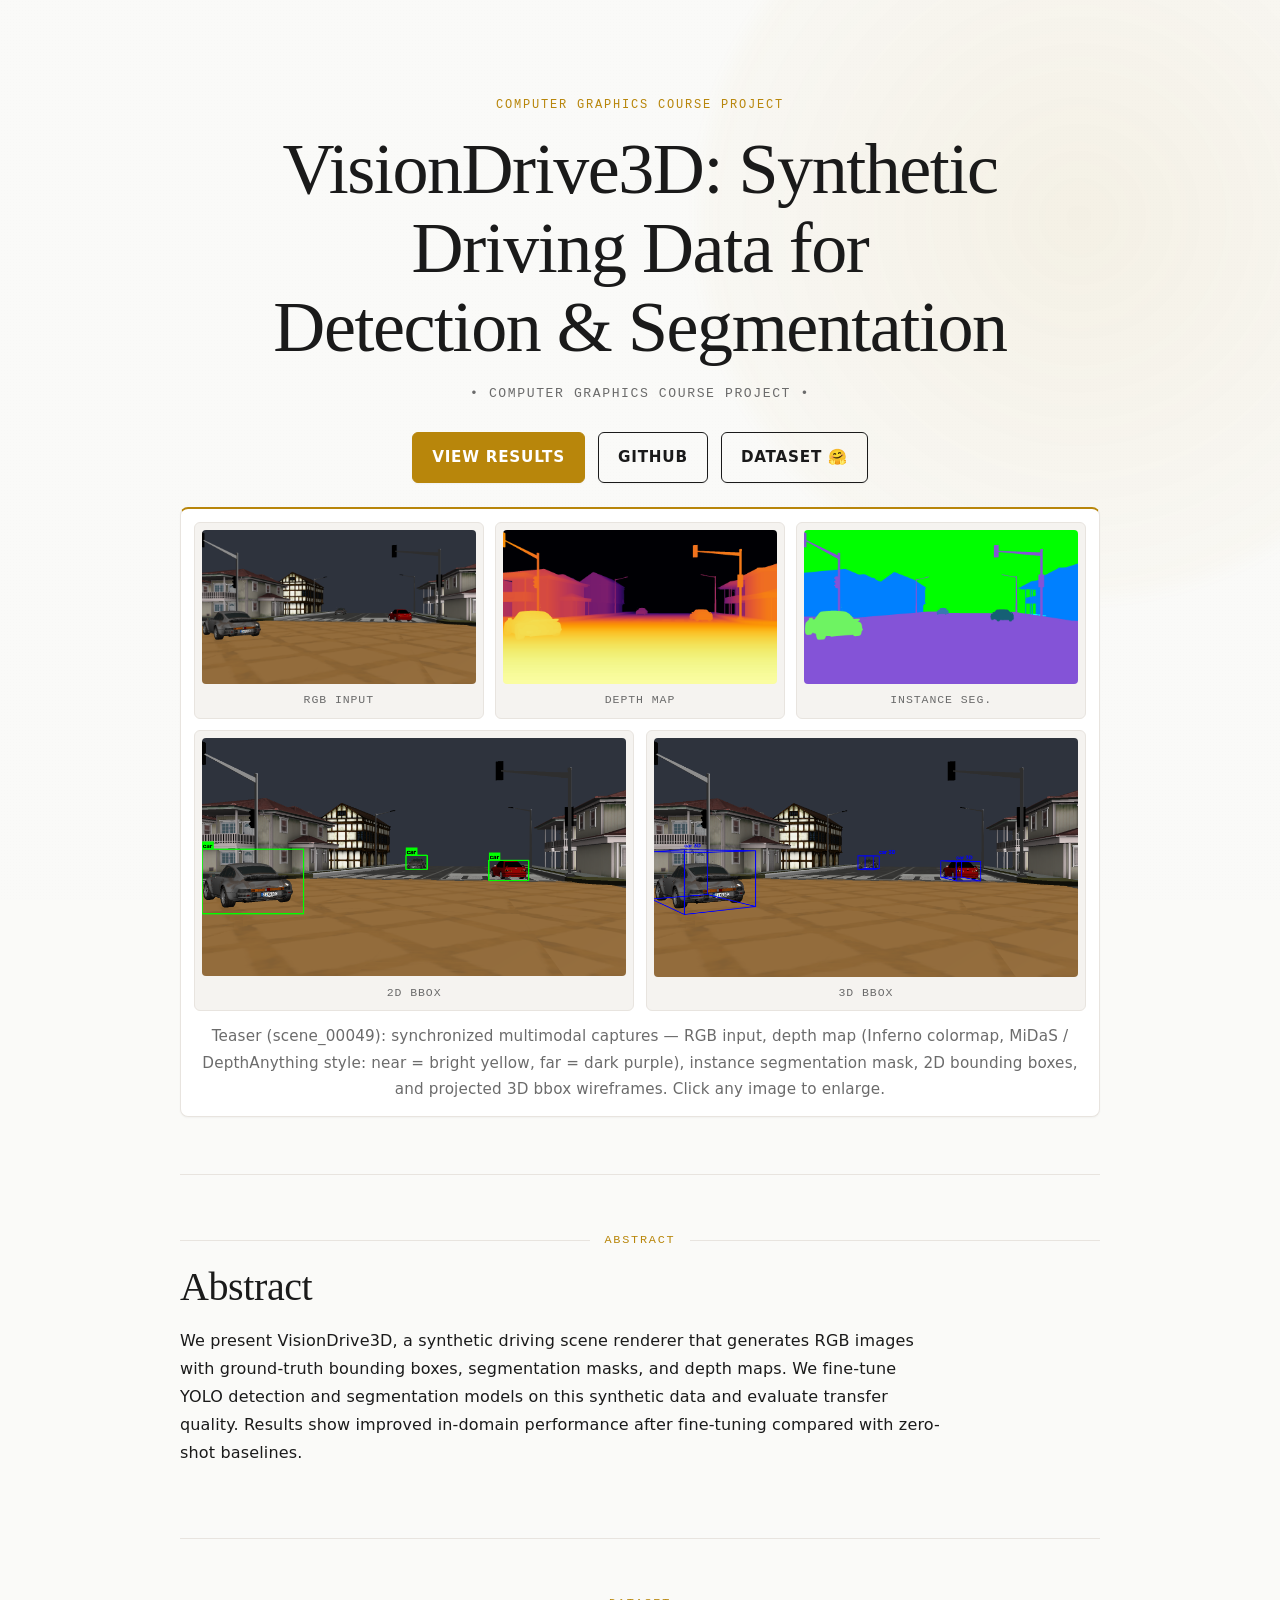
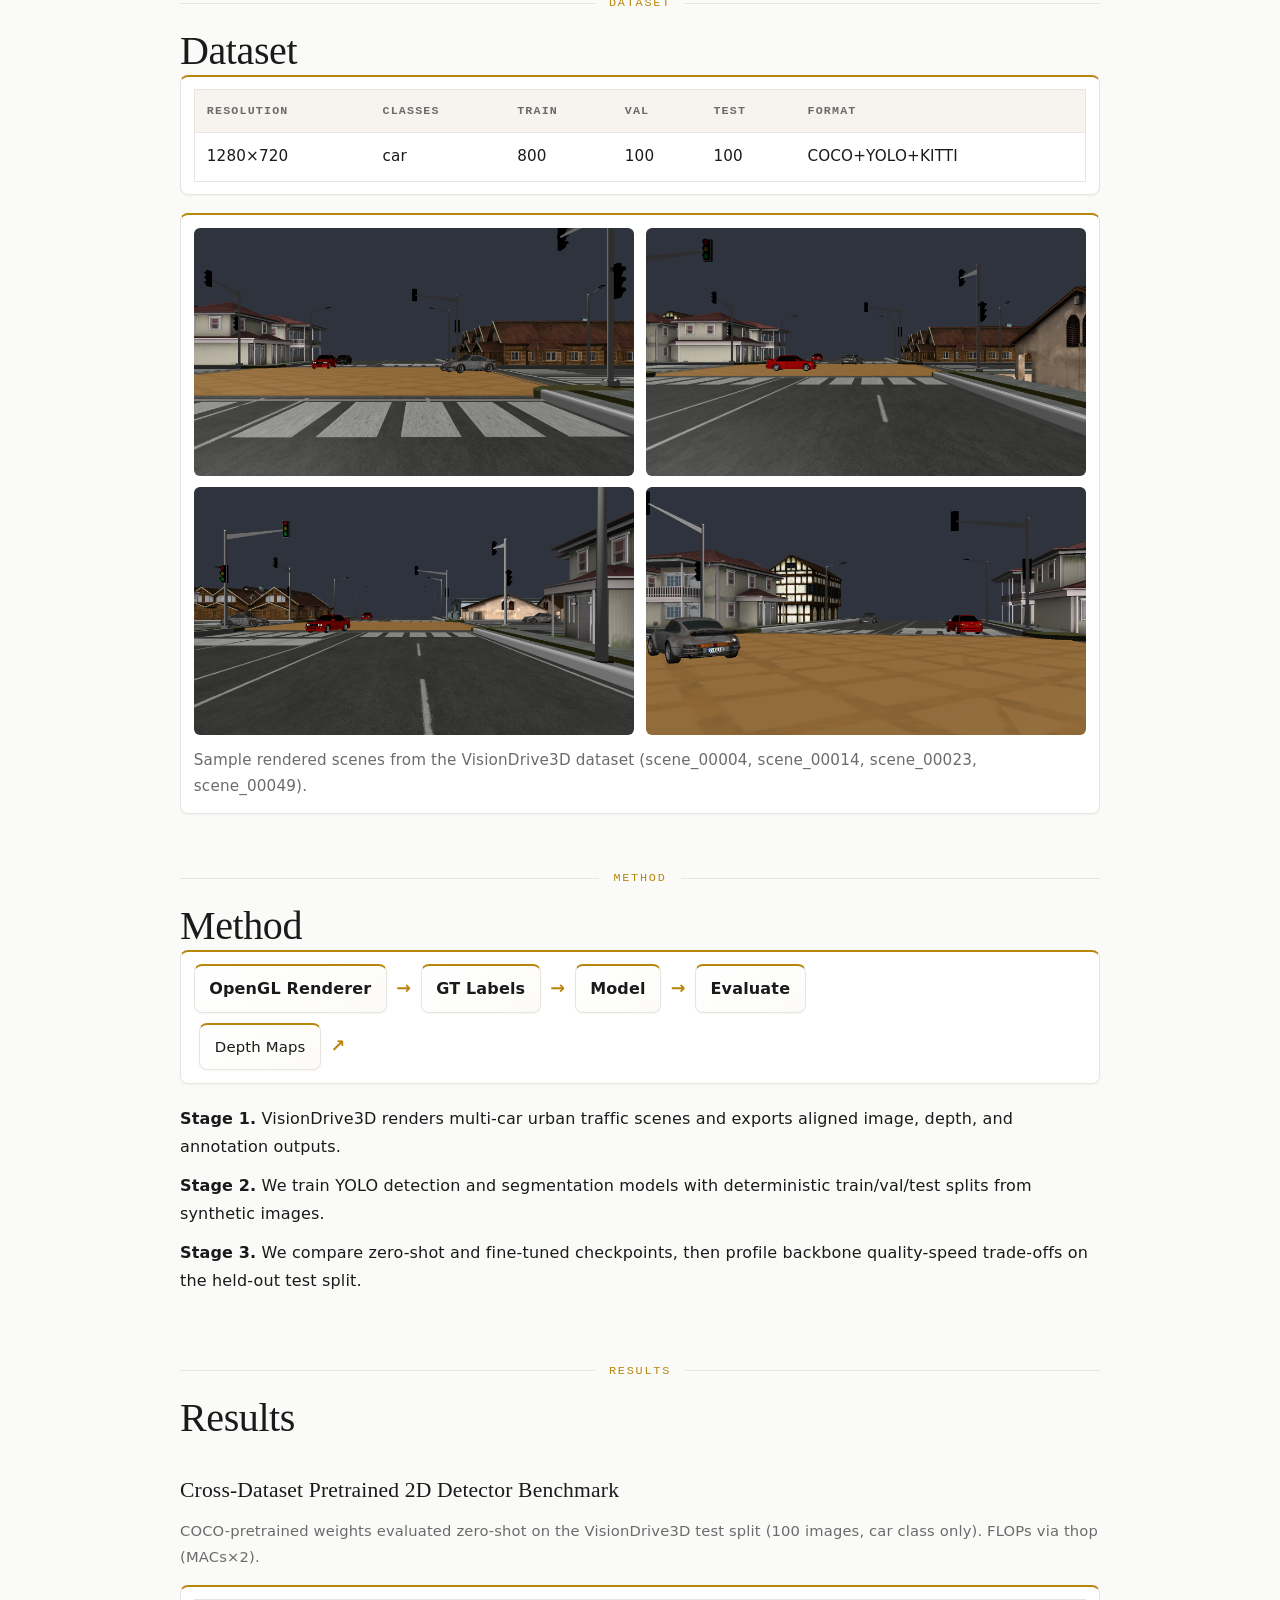
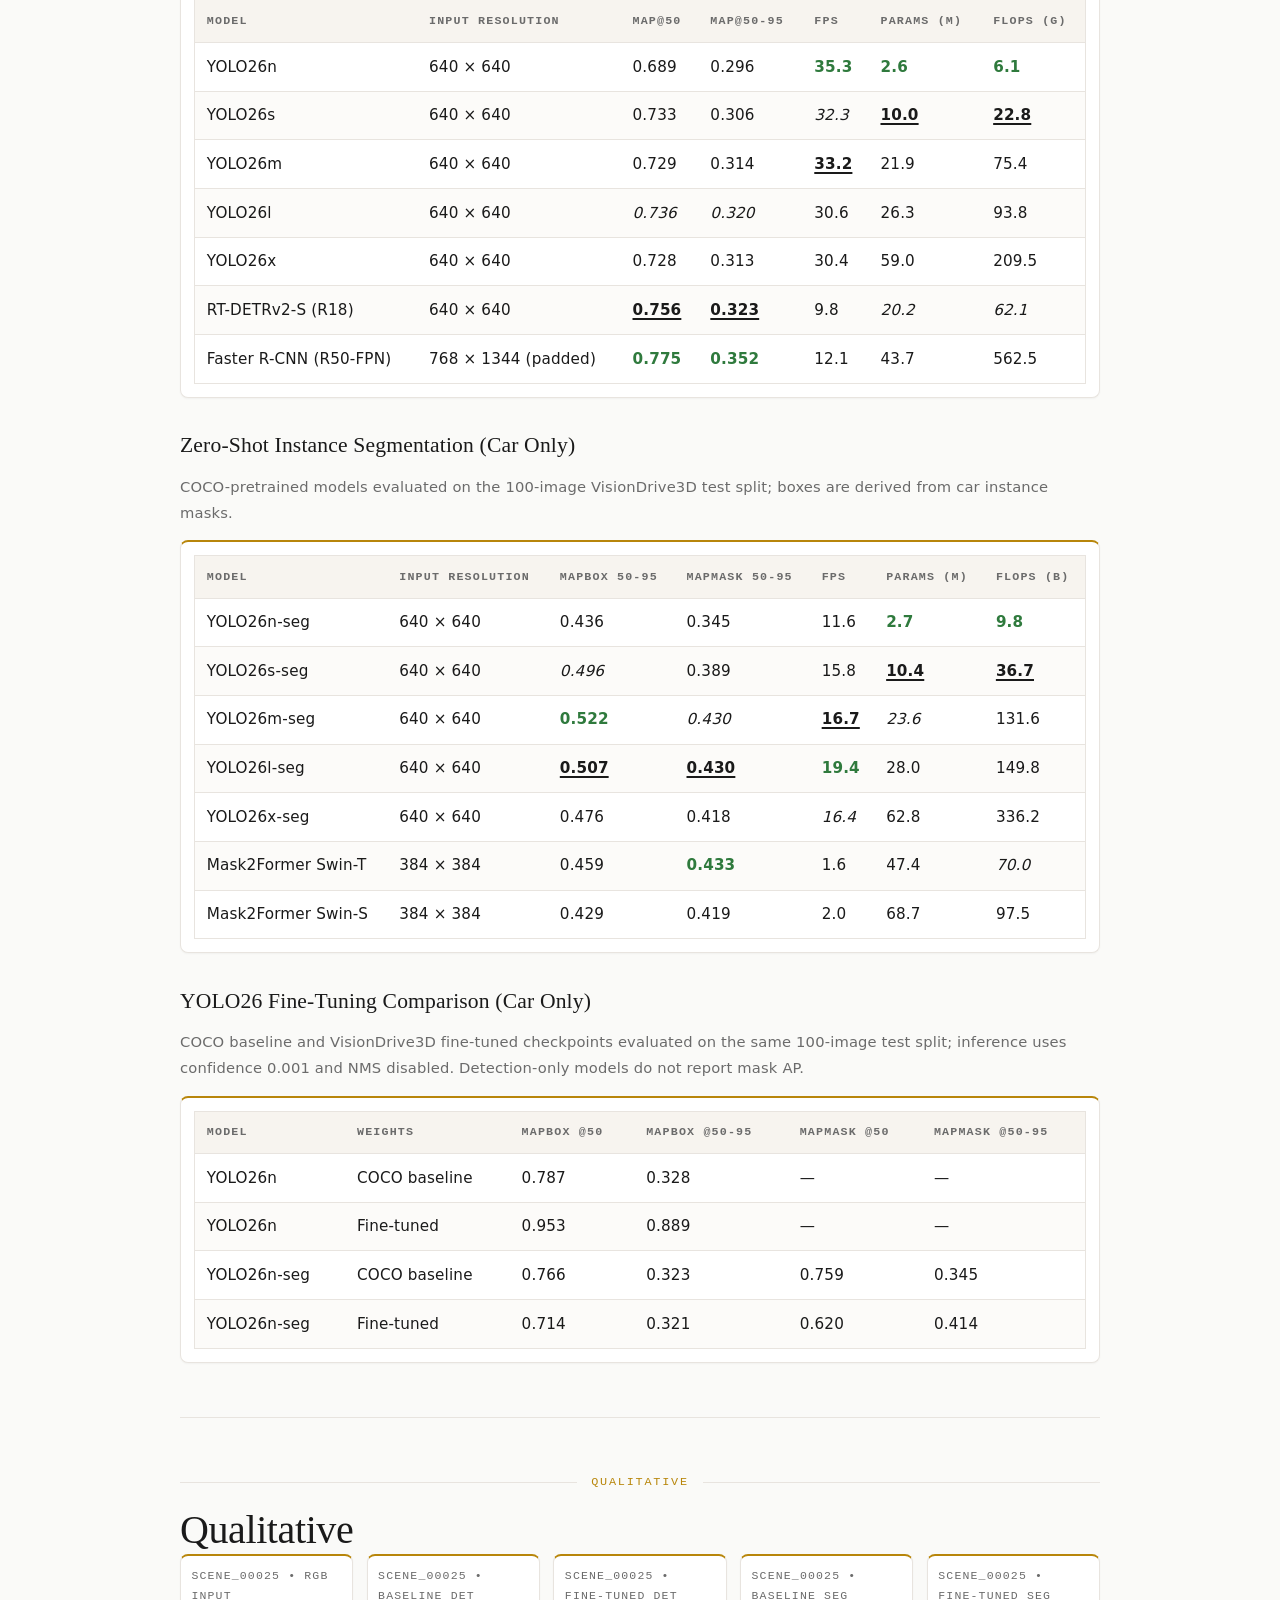
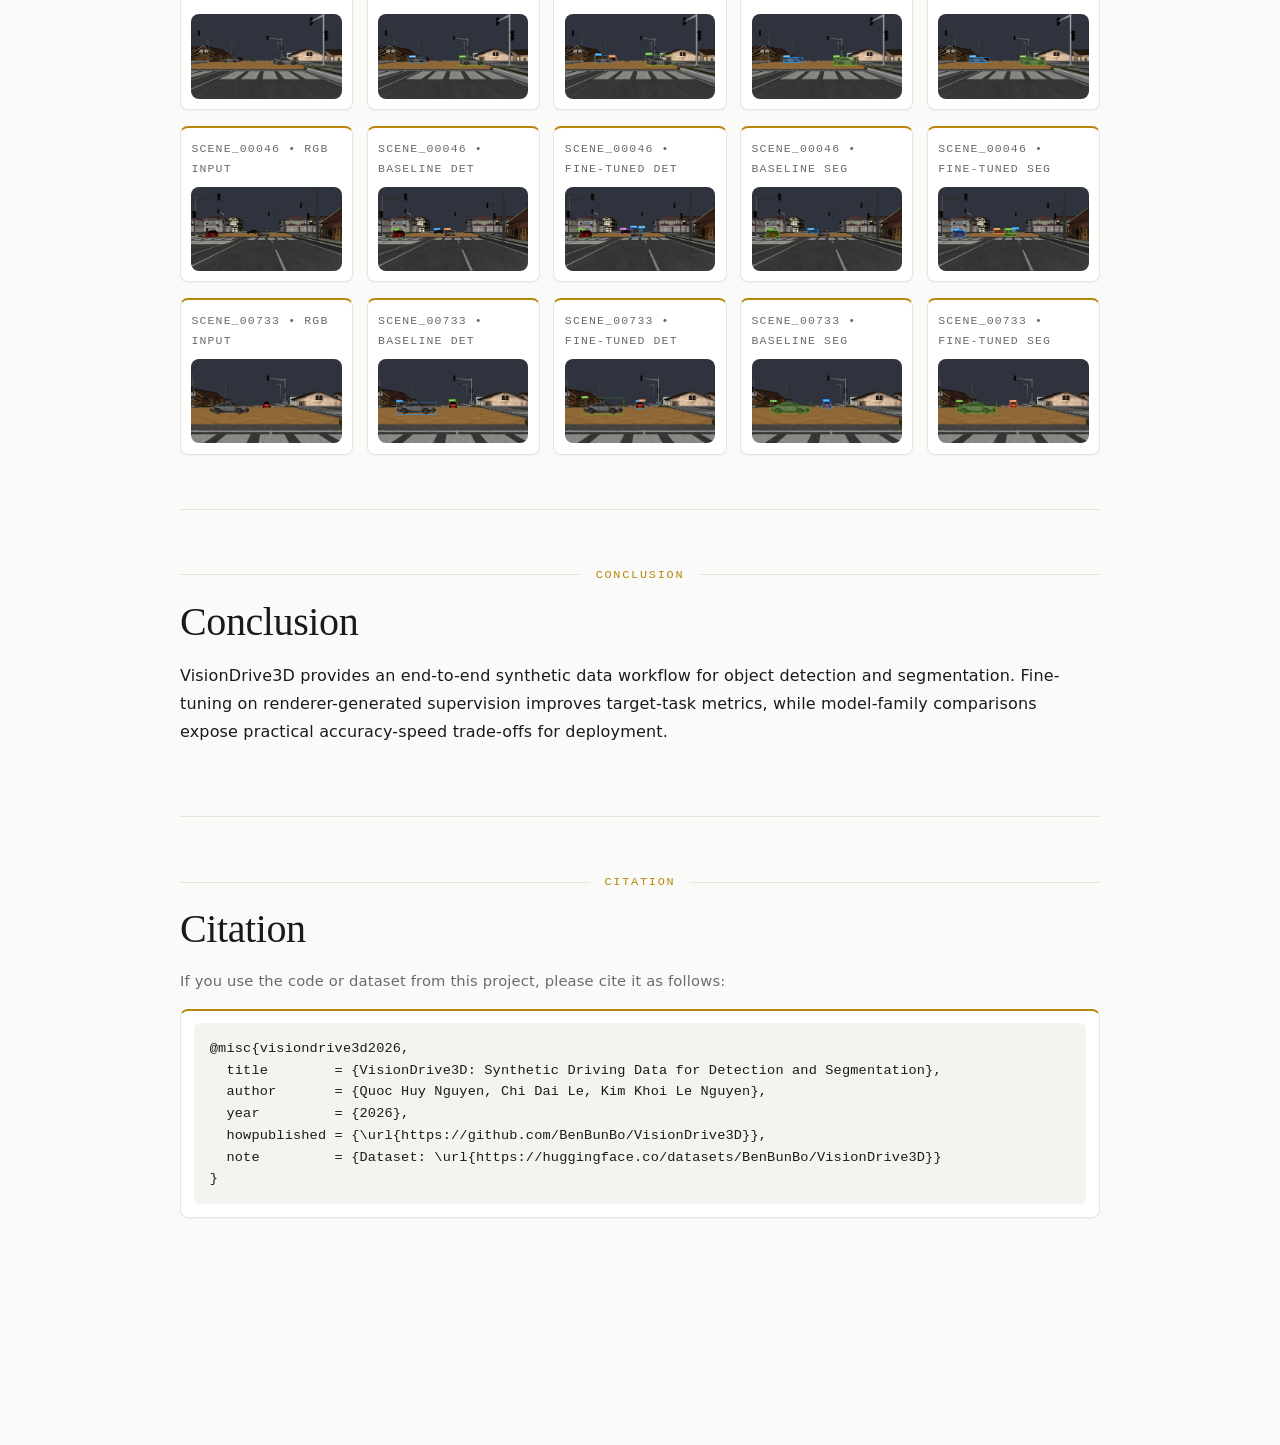
==== commit 2a61d06a: "Update instance segment benchmark and performance finetuned model" ====
--- a/docs/index.html
+++ b/docs/index.html
@@ -189,6 +189,7 @@
             <thead>
               <tr>
                 <th>Model</th>
+                <th>Input Resolution</th>
                 <th>mAP@50</th>
                 <th>mAP@50-95</th>
                 <th>FPS</th>
@@ -200,53 +201,49 @@
           </table>
         </div>
 
-        <h3>Backbone Plot</h3>
-        <figure class="panel">
-          <img
-            src="assets/plots/backbone_comparison.png"
-            alt="Backbone comparison chart"
-            loading="lazy"
-          />
-        </figure>
-
-        <h3>Latest Inference Visuals (Contour Labels)</h3>
-        <p class="notice">
-          Updated qualitative outputs from YOLOv8n-seg retraining with contour-extracted polygons.
-        </p>
-        <div class="latest-grid">
-          <figure class="panel">
-            <img
-              src="assets/images/latest/comparison_grid.png"
-              alt="Input, detection and segmentation side-by-side comparison"
-              loading="lazy"
-            />
-            <figcaption>Top scenes: RGB input vs detection vs segmentation predictions.</figcaption>
-          </figure>
-          <figure class="panel">
-            <img
-              src="assets/images/latest/segmentation_inference_demo.png"
-              alt="Segmentation inference grid"
-              loading="lazy"
-            />
-            <figcaption>Segmentation predictions on held-out test images.</figcaption>
-          </figure>
-          <figure class="panel">
-            <img
-              src="assets/images/latest/detection_inference_demo.png"
-              alt="Detection inference grid"
-              loading="lazy"
-            />
-            <figcaption>Detection predictions on held-out test images.</figcaption>
-          </figure>
-          <figure class="panel">
-            <img
-              src="assets/images/latest/yoloseg_training_curves.png"
-              alt="YOLO segmentation training curves"
-              loading="lazy"
-            />
-            <figcaption>YOLO-seg training curves from the latest contour-label run.</figcaption>
-          </figure>
-        </div>
+        <h3>Zero-Shot Instance Segmentation (Car Only)</h3>
+        <p class="notice">
+          COCO-pretrained models evaluated on the 100-image VisionDrive3D test split; boxes are derived from car
+          instance masks.
+        </p>
+        <div class="table-wrap panel">
+          <table class="table" id="instance-segmentation-table">
+            <thead>
+              <tr>
+                <th>Model</th>
+                <th>Input Resolution</th>
+                <th>mAPbox 50-95</th>
+                <th>mAPmask 50-95</th>
+                <th>FPS</th>
+                <th>Params (M)</th>
+                <th>FLOPs (B)</th>
+              </tr>
+            </thead>
+            <tbody id="instance-segmentation-body"></tbody>
+          </table>
+        </div>
+
+        <h3>YOLO26 Fine-Tuning Comparison (Car Only)</h3>
+        <p class="notice">
+          COCO baseline and VisionDrive3D fine-tuned checkpoints evaluated on the same 100-image test split;
+          inference uses confidence 0.001 and NMS disabled. Detection-only models do not report mask AP.
+        </p>
+        <div class="table-wrap panel">
+          <table class="table" id="yolo26-comparison-table">
+            <thead>
+              <tr>
+                <th>Model</th>
+                <th>Weights</th>
+                <th>mAPbox @50</th>
+                <th>mAPbox @50-95</th>
+                <th>mAPmask @50</th>
+                <th>mAPmask @50-95</th>
+              </tr>
+            </thead>
+            <tbody id="yolo26-comparison-body"></tbody>
+          </table>
+        </div>
+
       </section>
 
       <hr />
@@ -280,7 +277,7 @@
         <div class="panel bibtex-wrap">
           <pre class="bibtex"><code>@misc{visiondrive3d2026,
   title        = {VisionDrive3D: Synthetic Driving Data for Detection and Segmentation},
-  author       = {BenBunBo},
+  author       = {Quoc Huy Nguyen, Chi Dai Le, Kim Khoi Le Nguyen},
   year         = {2026},
   howpublished = {\url{https://github.com/BenBunBo/VisionDrive3D}},
   note         = {Dataset: \url{https://huggingface.co/datasets/BenBunBo/VisionDrive3D}}
@@ -295,6 +292,6 @@
       <figcaption id="lightbox-caption"></figcaption>
     </div>
 
-    <script src="script.js?v=5"></script>
+    <script src="script.js?v=8"></script>
   </body>
 </html>
--- a/docs/styles.css
+++ b/docs/styles.css
@@ -400,7 +400,7 @@
 .qual-row {
   display: grid;
   gap: 0.85rem;
-  grid-template-columns: repeat(3, minmax(0, 1fr));
+  grid-template-columns: repeat(5, minmax(0, 1fr));
 }
 
 .qual-card {
@@ -424,6 +424,20 @@
 .qual-card img {
   width: 100%;
   transition: transform 200ms ease-out, box-shadow 200ms ease-out;
+}
+
+.qual-zoom {
+  display: block;
+  width: 100%;
+  padding: 0;
+  border: 0;
+  background: transparent;
+  cursor: zoom-in;
+}
+
+.qual-zoom:focus-visible {
+  outline: 2px solid var(--accent);
+  outline-offset: 3px;
 }
 
 .qual-card:hover img {
@@ -561,6 +575,10 @@
   .table {
     min-width: 0;
   }
+
+  .qual-row {
+    grid-template-columns: repeat(3, minmax(0, 1fr));
+  }
 }
 
 @media (max-width: 760px) {
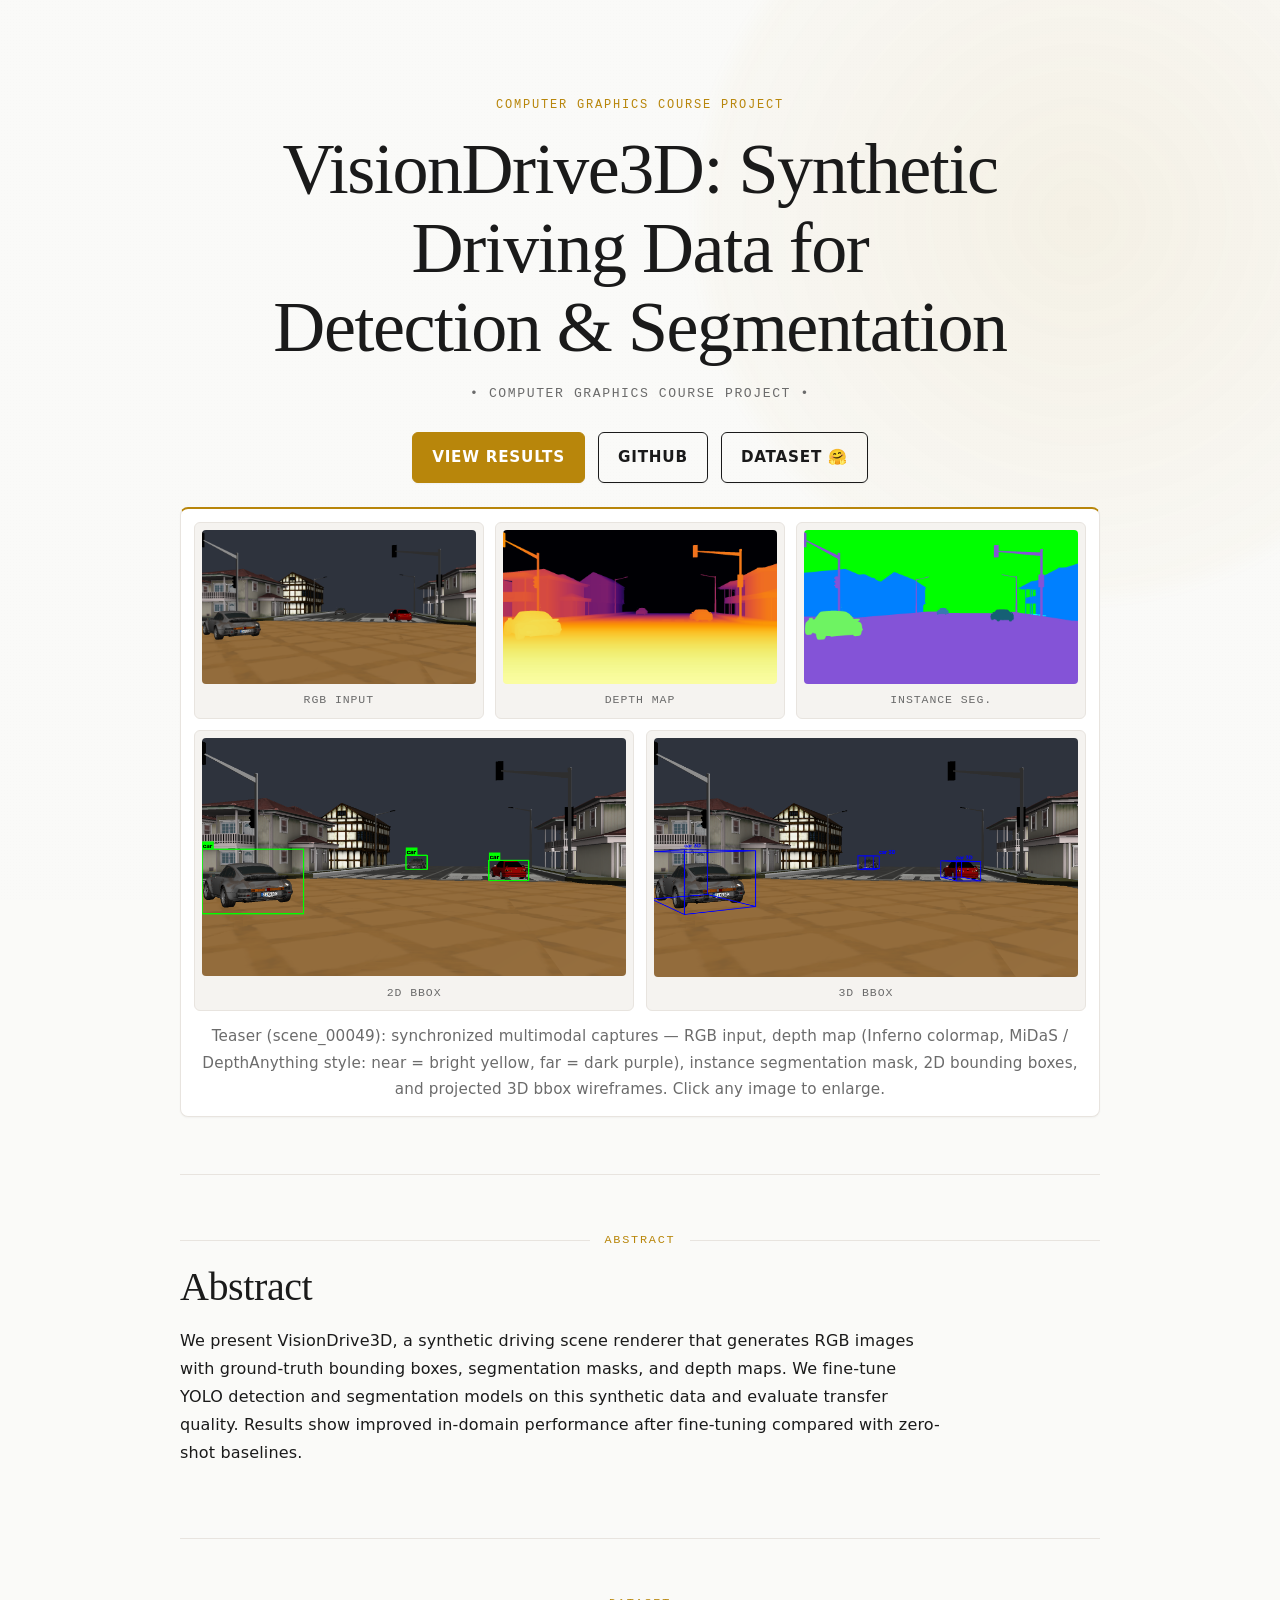
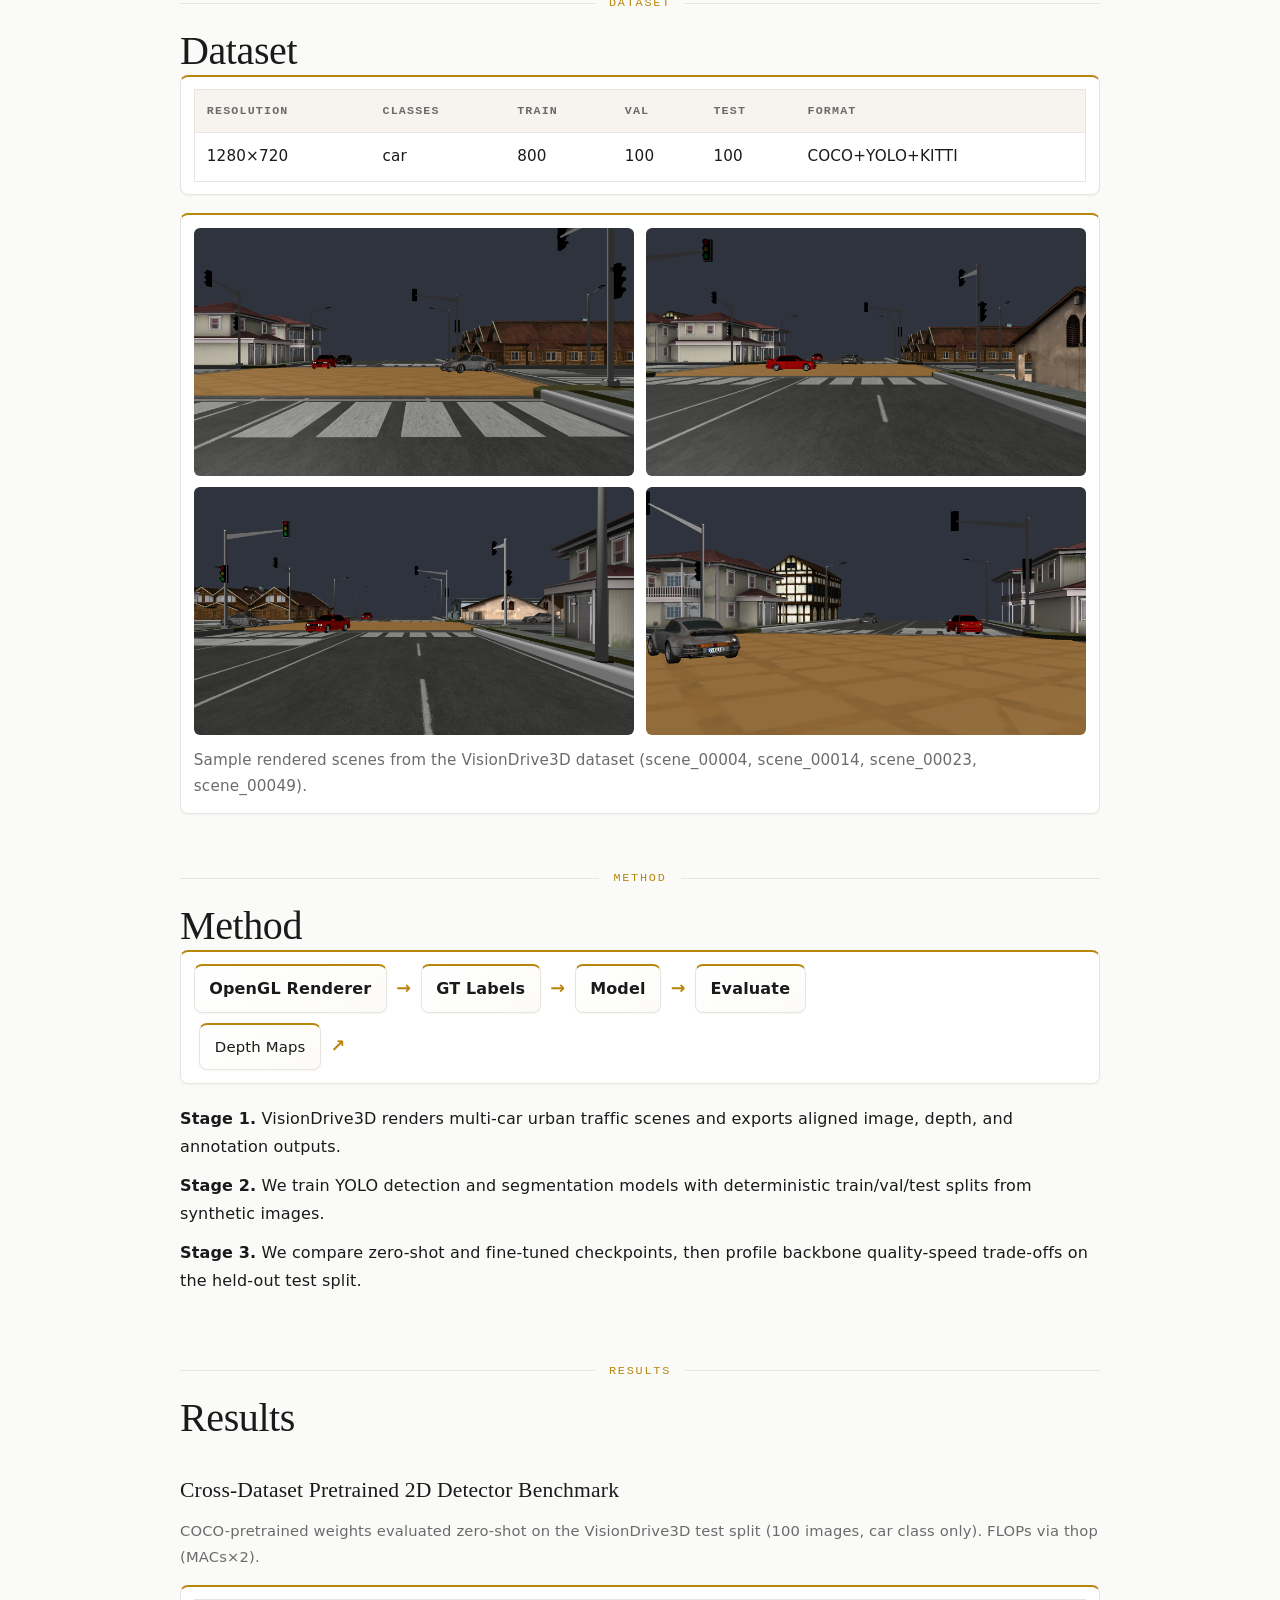
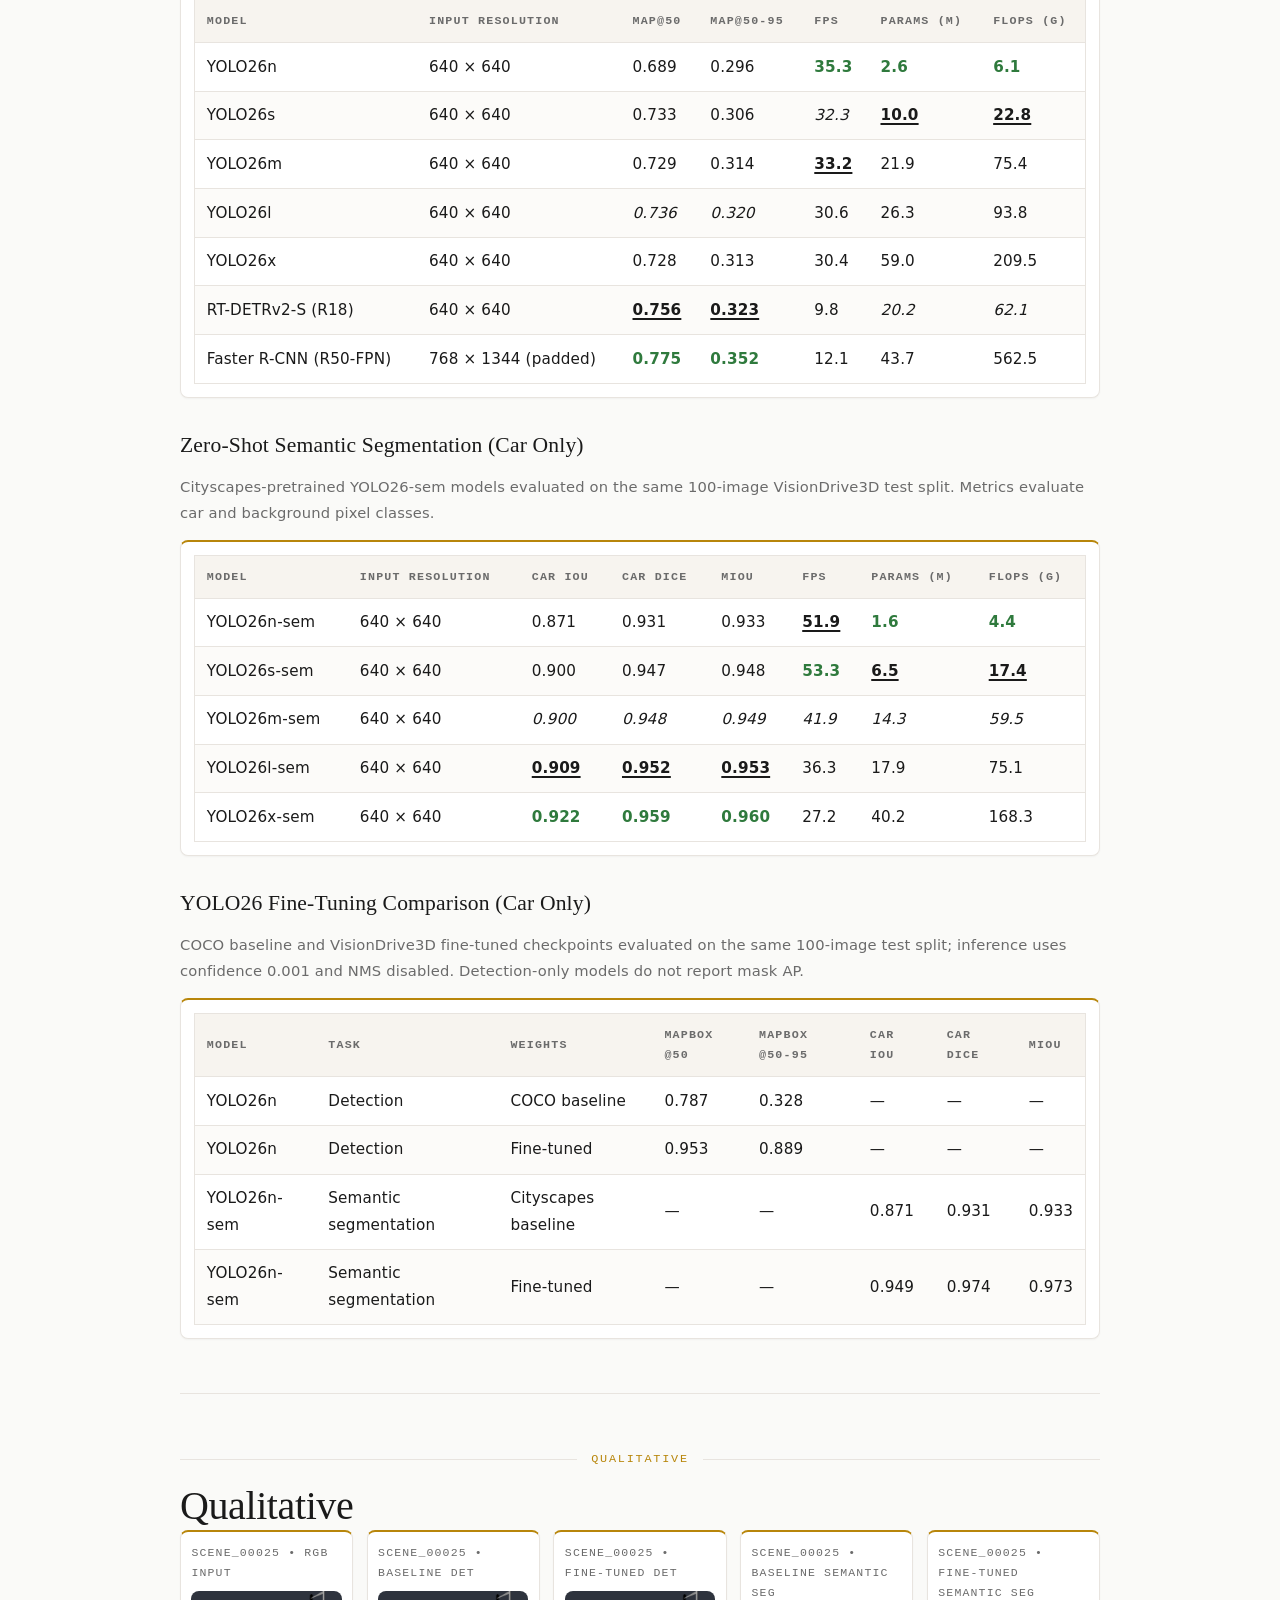
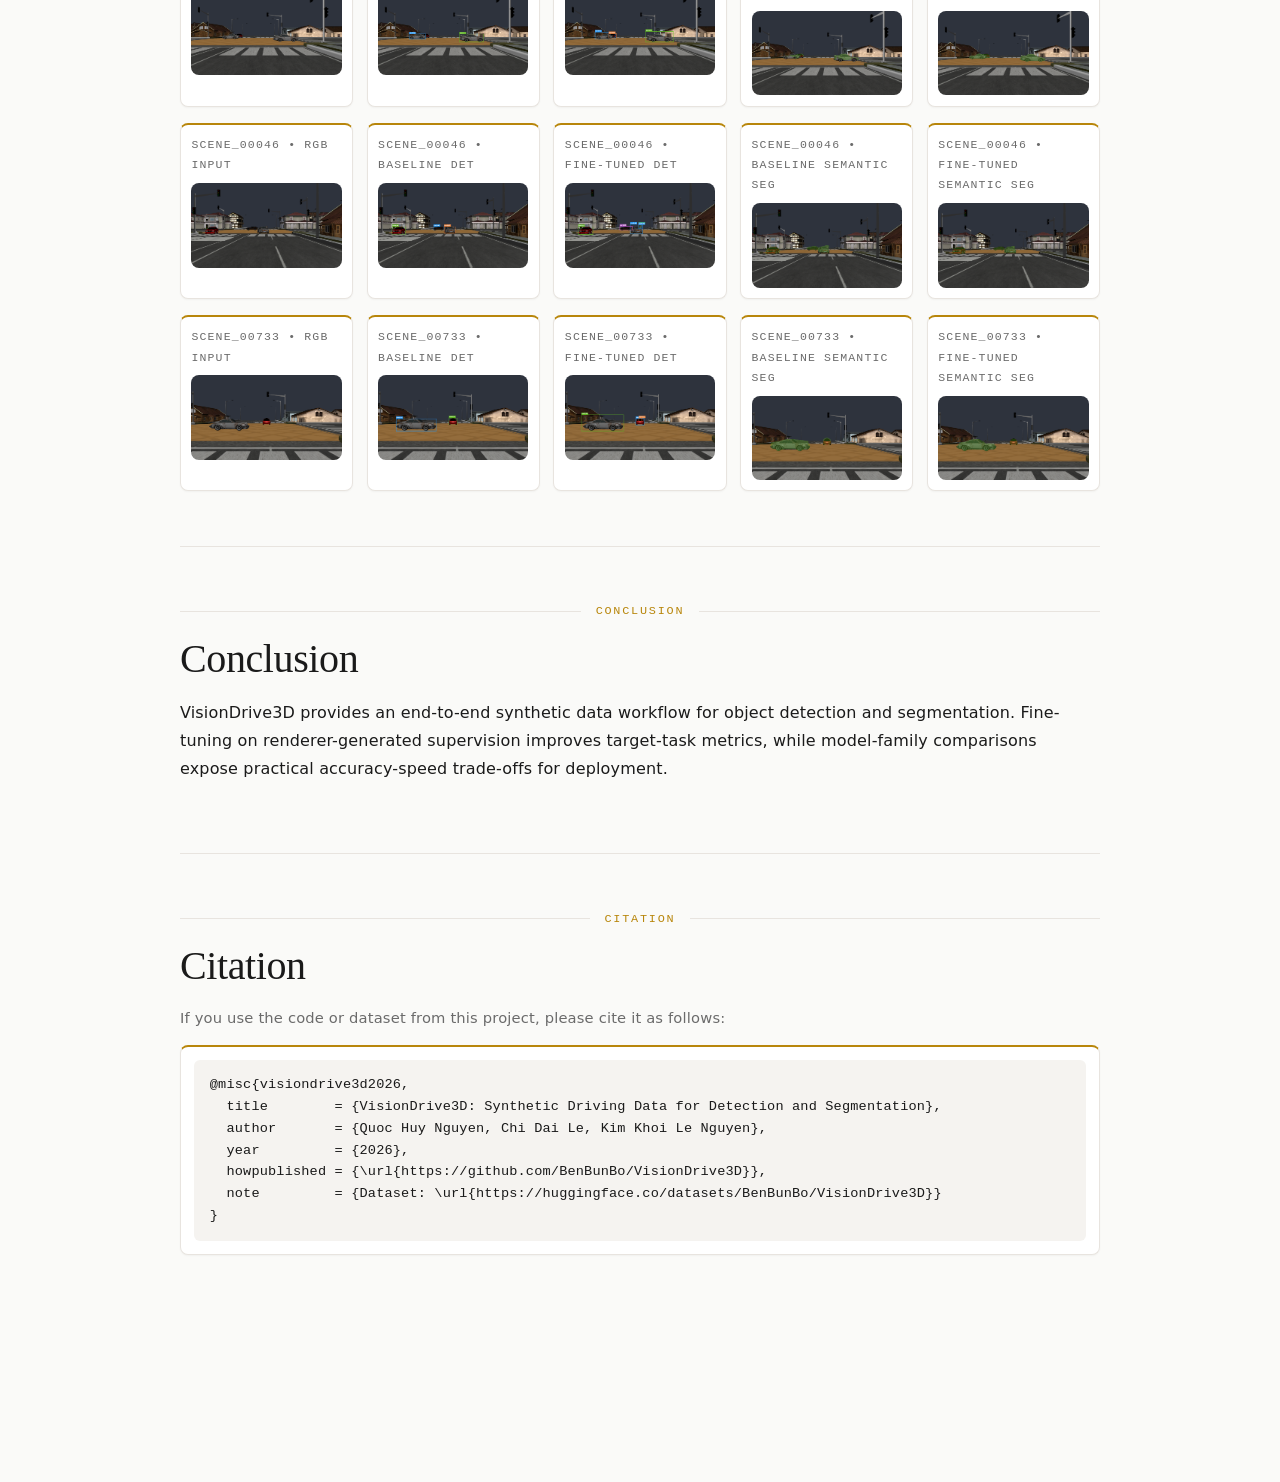
==== commit 932e009f: "Finetune Yolo26-sem on Car class" ====
--- a/docs/index.html
+++ b/docs/index.html
@@ -201,25 +201,26 @@
           </table>
         </div>
 
-        <h3>Zero-Shot Instance Segmentation (Car Only)</h3>
+        <h3>Zero-Shot Semantic Segmentation (Car Only)</h3>
         <p class="notice">
-          COCO-pretrained models evaluated on the 100-image VisionDrive3D test split; boxes are derived from car
-          instance masks.
+          Cityscapes-pretrained YOLO26-sem models evaluated on the same 100-image VisionDrive3D test split.
+          Metrics evaluate car and background pixel classes.
         </p>
         <div class="table-wrap panel">
-          <table class="table" id="instance-segmentation-table">
+          <table class="table" id="semantic-segmentation-table">
             <thead>
               <tr>
                 <th>Model</th>
                 <th>Input Resolution</th>
-                <th>mAPbox 50-95</th>
-                <th>mAPmask 50-95</th>
+                <th>Car IoU</th>
+                <th>Car Dice</th>
+                <th>mIoU</th>
                 <th>FPS</th>
                 <th>Params (M)</th>
-                <th>FLOPs (B)</th>
+                <th>FLOPs (G)</th>
               </tr>
             </thead>
-            <tbody id="instance-segmentation-body"></tbody>
+            <tbody id="semantic-segmentation-body"></tbody>
           </table>
         </div>
 
@@ -233,11 +234,13 @@
             <thead>
               <tr>
                 <th>Model</th>
+                <th>Task</th>
                 <th>Weights</th>
                 <th>mAPbox @50</th>
                 <th>mAPbox @50-95</th>
-                <th>mAPmask @50</th>
-                <th>mAPmask @50-95</th>
+                <th>Car IoU</th>
+                <th>Car Dice</th>
+                <th>mIoU</th>
               </tr>
             </thead>
             <tbody id="yolo26-comparison-body"></tbody>
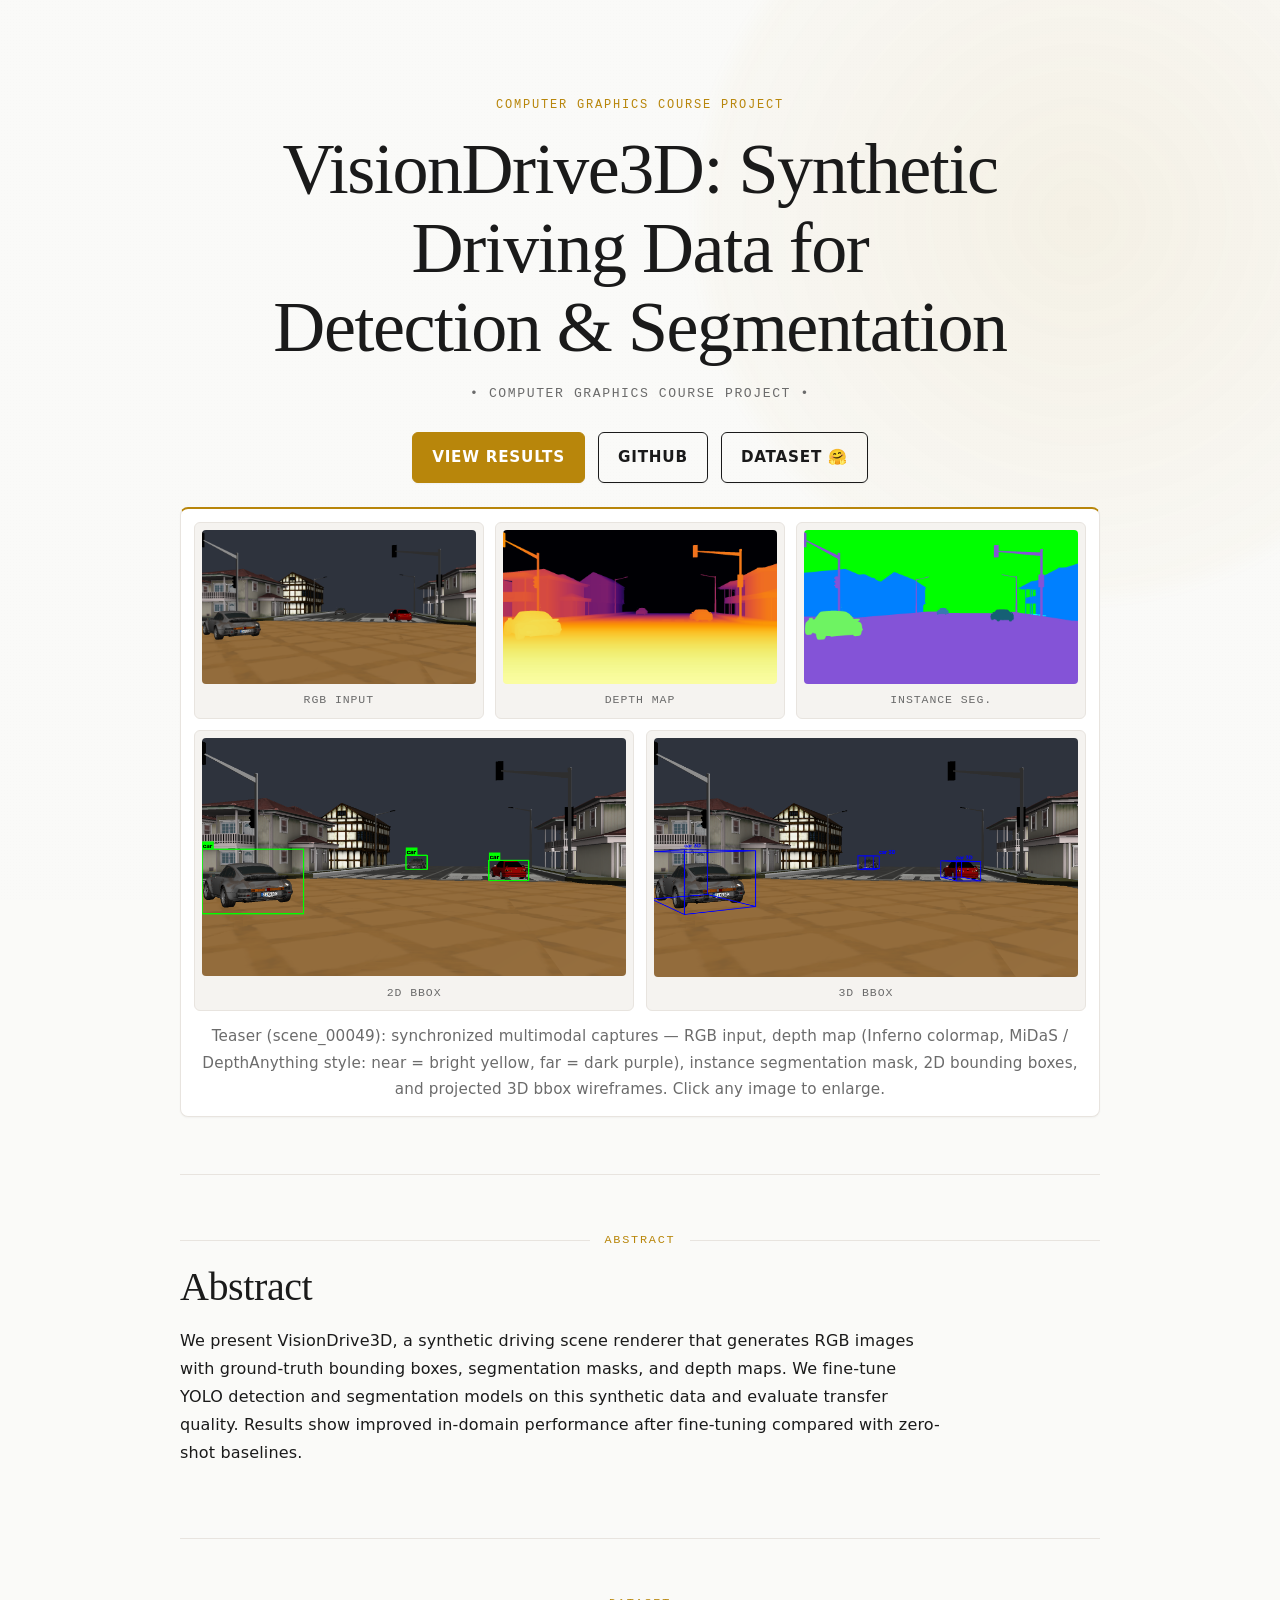
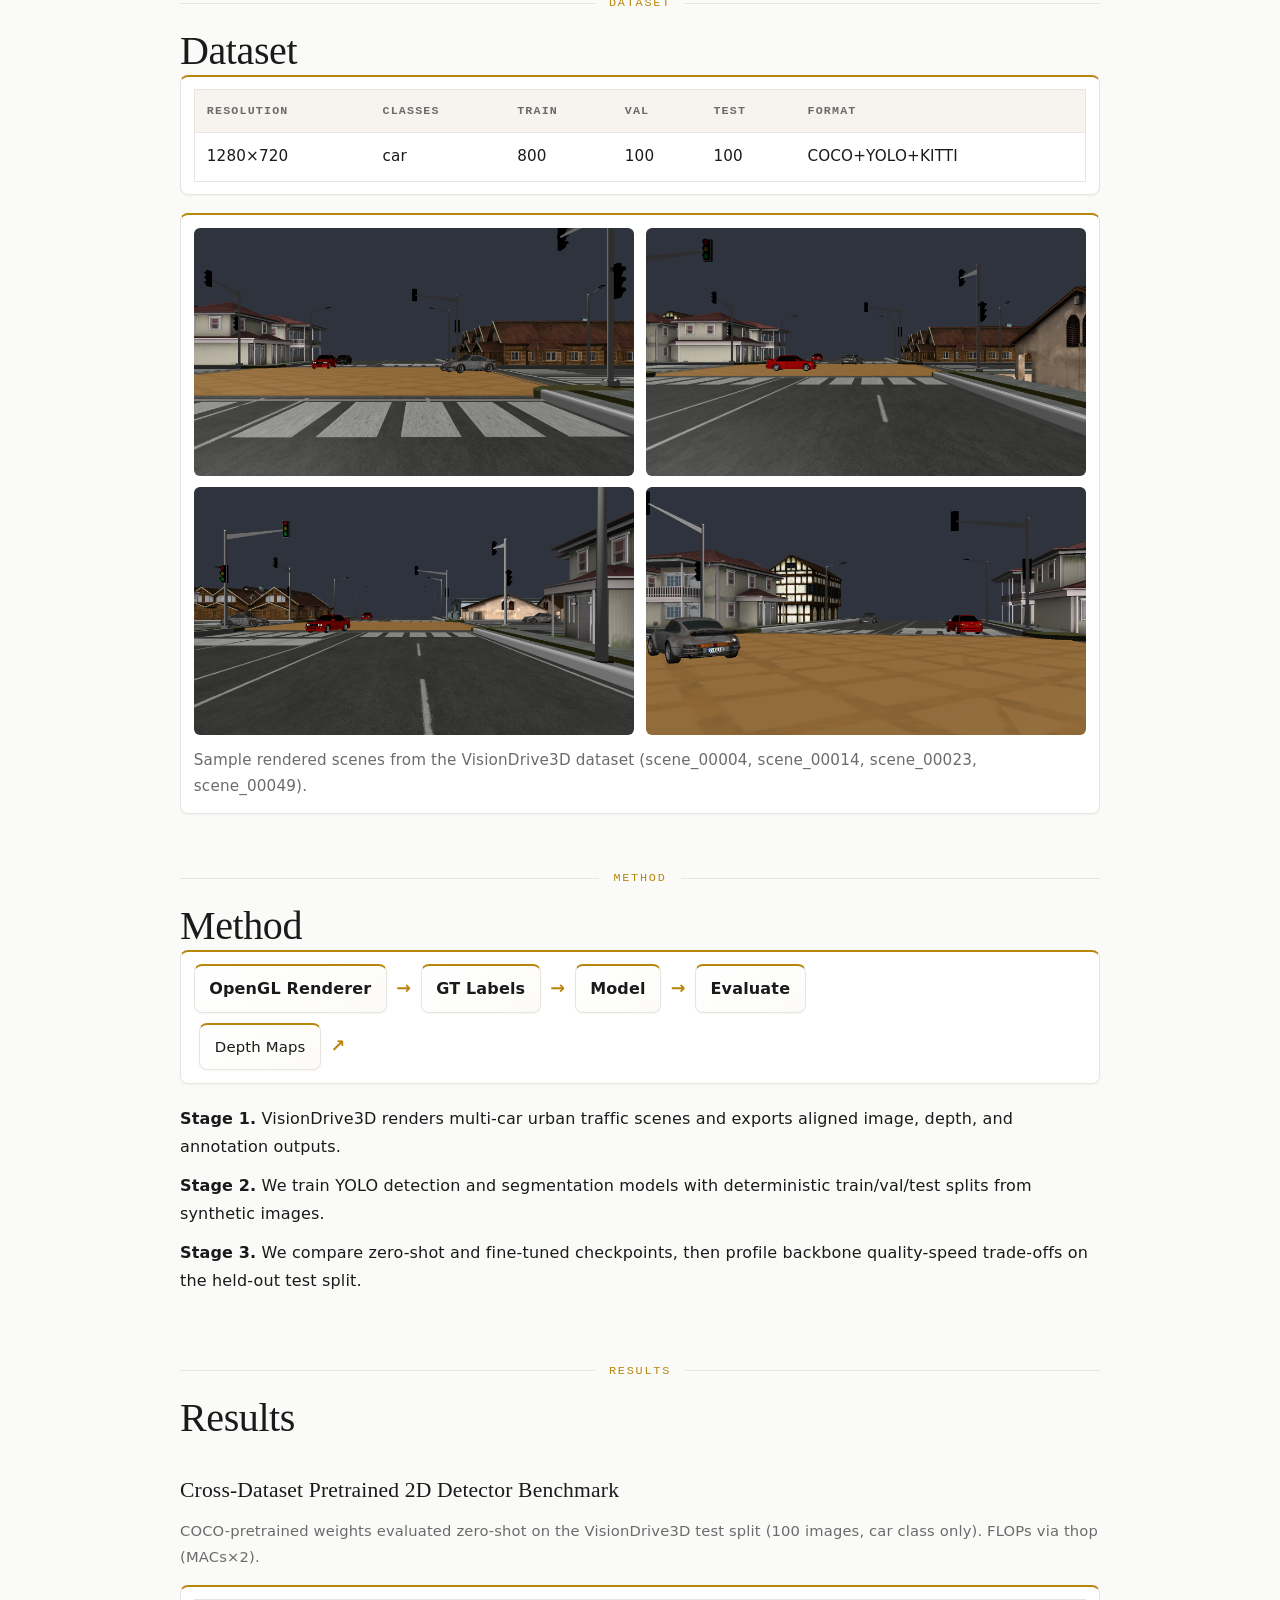
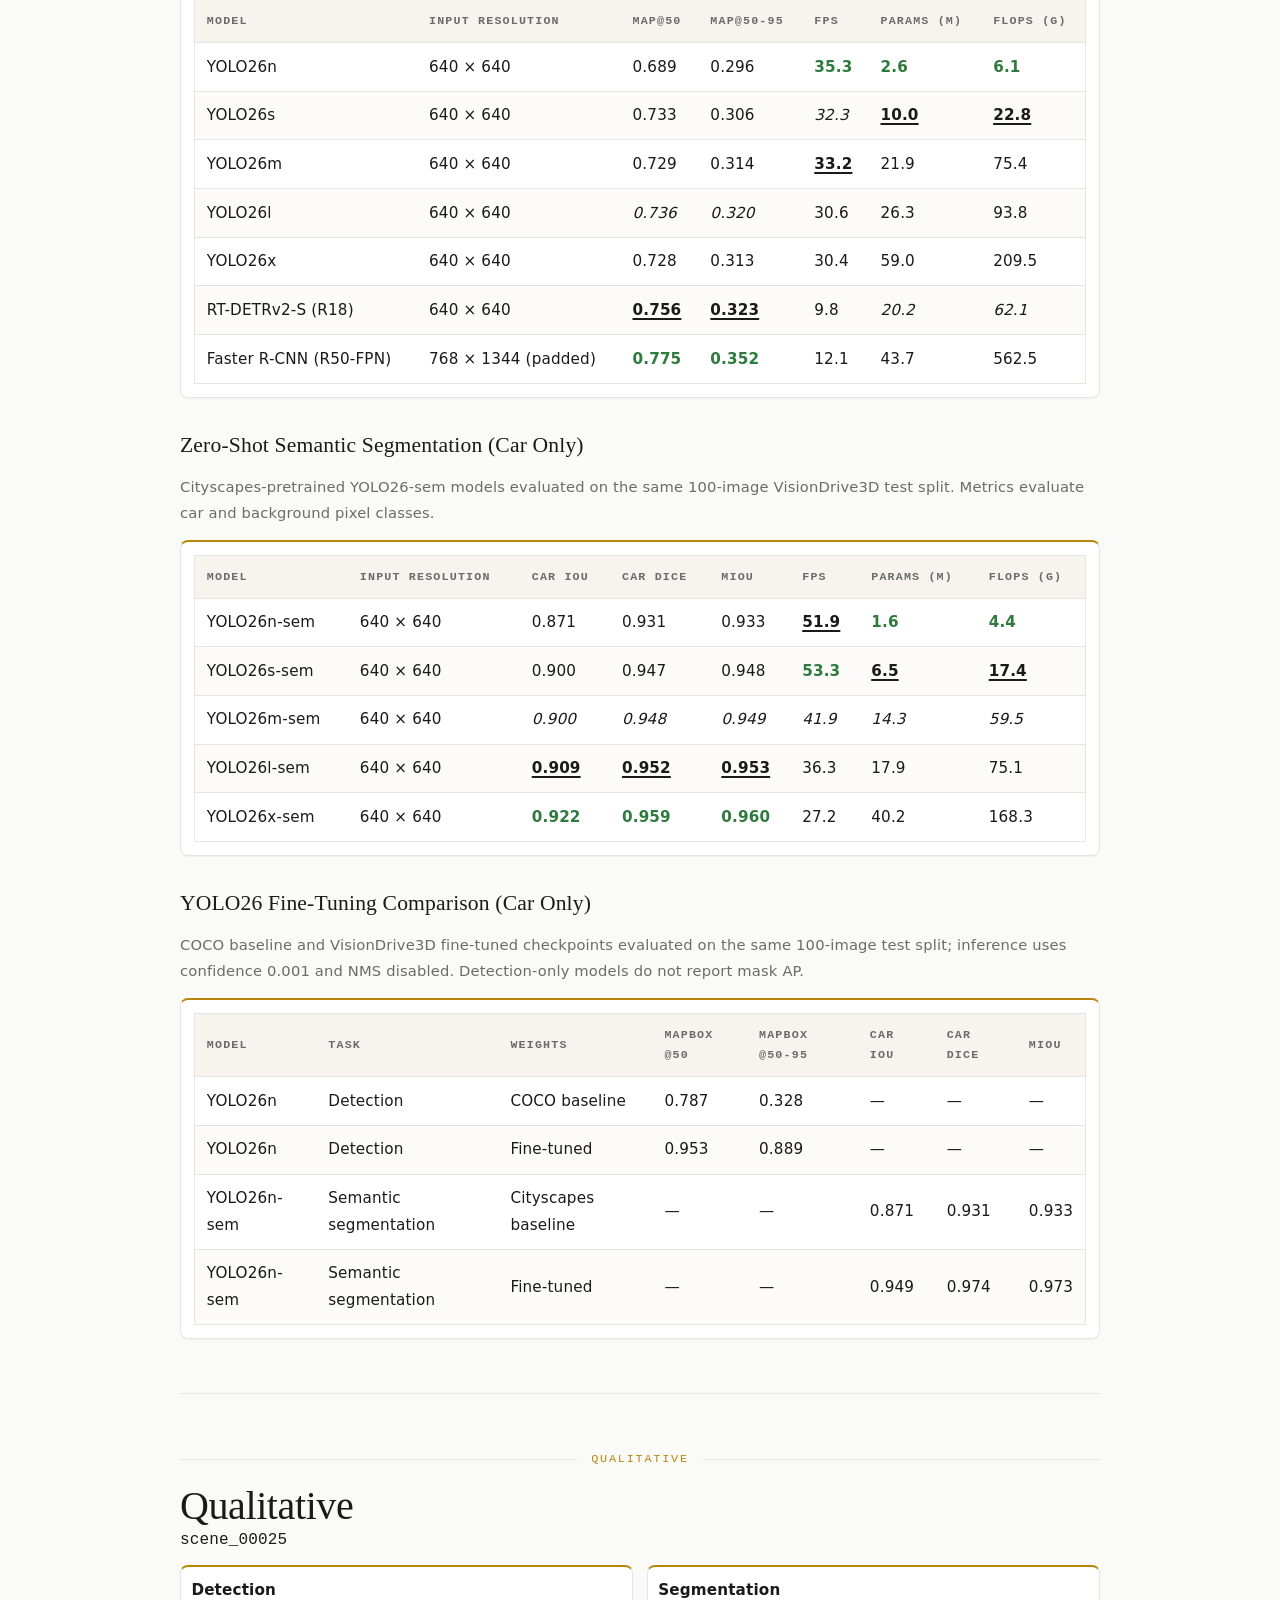
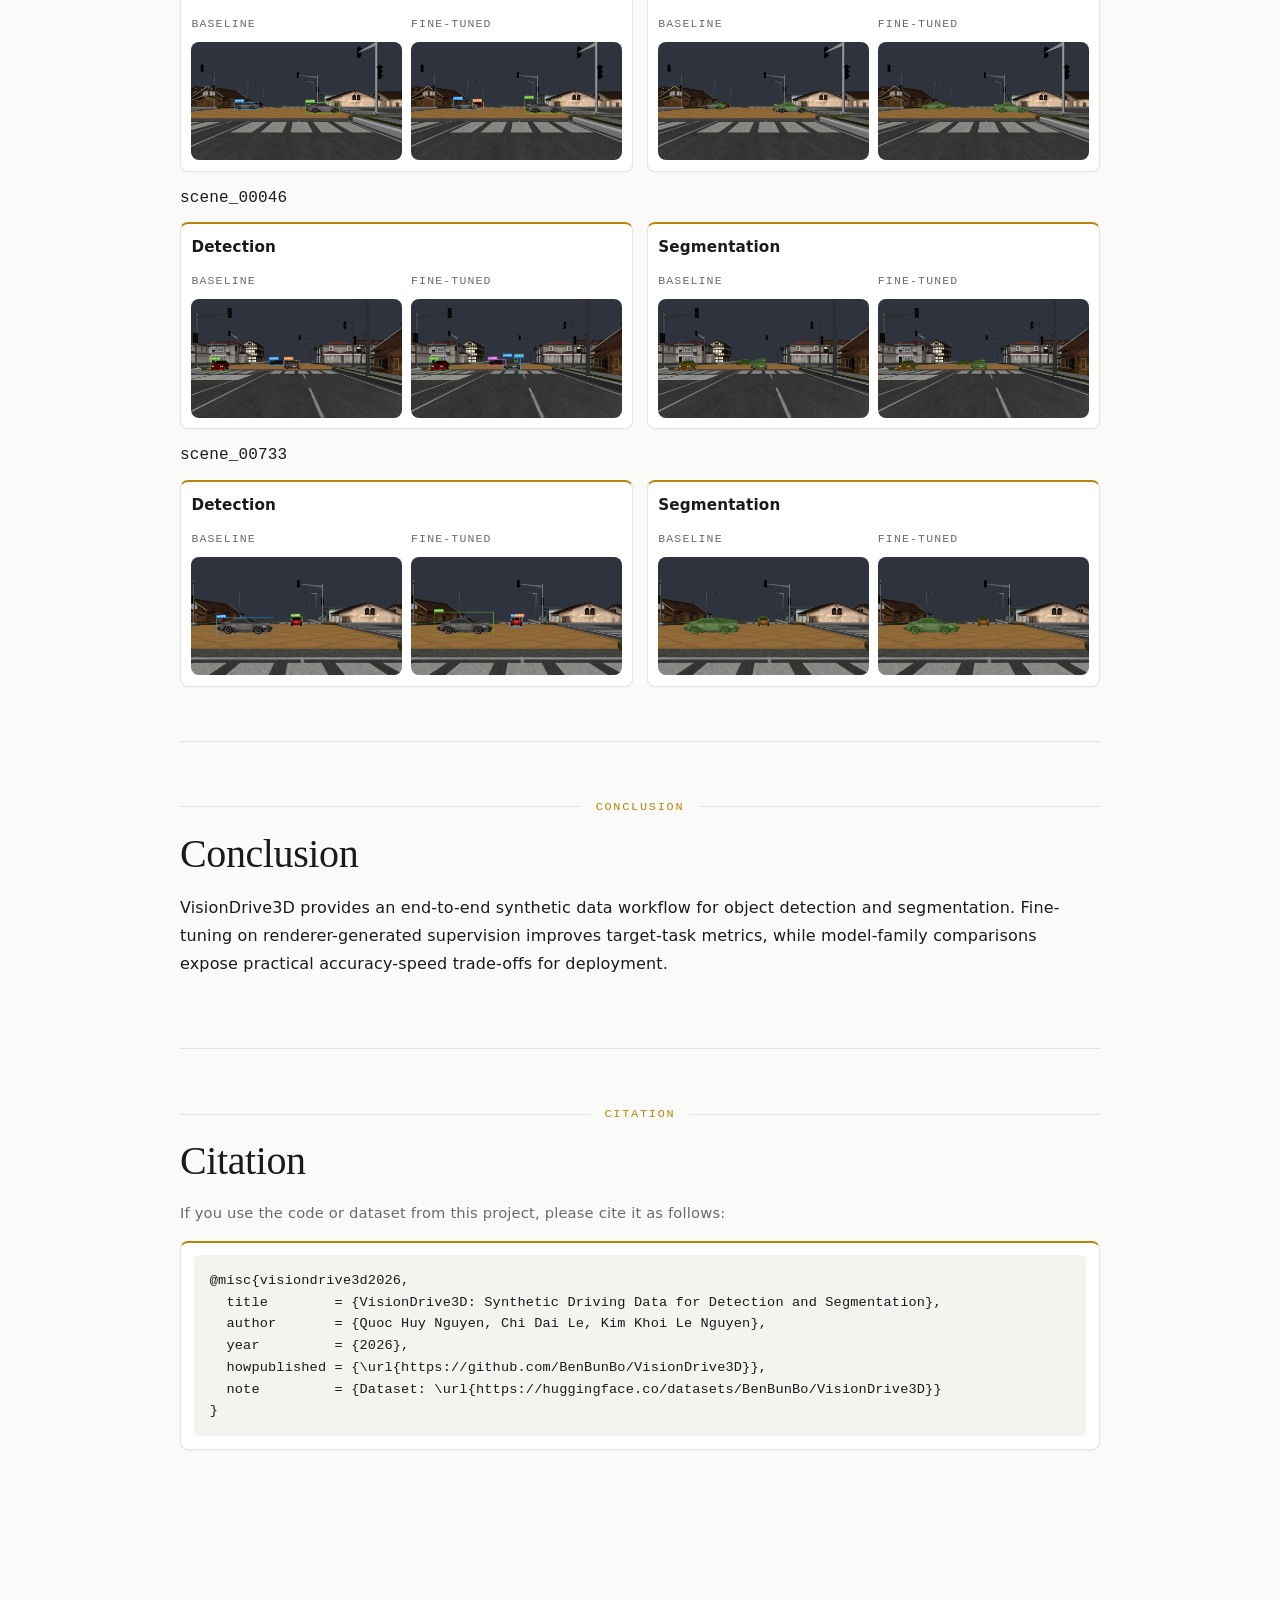
==== commit 2a43d317: "Update Qualitative part in  project page" ====
--- a/docs/index.html
+++ b/docs/index.html
@@ -4,7 +4,7 @@
     <meta charset="utf-8" />
     <meta name="viewport" content="width=device-width, initial-scale=1" />
     <title>VisionDrive3D: Synthetic Driving Data for Detection & Segmentation</title>
-    <link rel="stylesheet" href="styles.css?v=4" />
+    <link rel="stylesheet" href="styles.css?v=5" />
   </head>
   <body>
     <main class="page">
@@ -292,9 +292,19 @@
     <div class="lightbox" id="lightbox" hidden>
       <button class="lightbox-close" id="lightbox-close" aria-label="Close">&times;</button>
       <img id="lightbox-img" alt="" />
+      <div class="lightbox-pair" id="lightbox-pair" hidden>
+        <figure>
+          <img id="lightbox-baseline-img" alt="Baseline result" />
+          <figcaption>Baseline</figcaption>
+        </figure>
+        <figure>
+          <img id="lightbox-finetuned-img" alt="Fine-tuned result" />
+          <figcaption>Fine-tuned</figcaption>
+        </figure>
+      </div>
       <figcaption id="lightbox-caption"></figcaption>
     </div>
 
-    <script src="script.js?v=8"></script>
+    <script src="script.js?v=9"></script>
   </body>
 </html>
--- a/docs/styles.css
+++ b/docs/styles.css
@@ -400,7 +400,14 @@
 .qual-row {
   display: grid;
   gap: 0.85rem;
-  grid-template-columns: repeat(5, minmax(0, 1fr));
+  grid-template-columns: repeat(2, minmax(0, 1fr));
+}
+
+.qual-scene-title {
+  grid-column: 1 / -1;
+  margin: 0;
+  font-family: "IBM Plex Mono", "SFMono-Regular", Menlo, Consolas, monospace;
+  font-size: 1rem;
 }
 
 .qual-card {
@@ -412,7 +419,18 @@
   padding: 0.65rem;
 }
 
-.qual-card p {
+.qual-card h4 {
+  margin: 0 0 0.65rem;
+  font-size: 0.95rem;
+}
+
+.qual-preview-pair {
+  display: grid;
+  grid-template-columns: repeat(2, minmax(0, 1fr));
+  gap: 0.55rem;
+}
+
+.qual-result p {
   margin: 0 0 0.48rem;
   color: var(--muted-foreground);
   font-family: "IBM Plex Mono", "SFMono-Regular", Menlo, Consolas, monospace;
@@ -517,6 +535,34 @@
   object-fit: contain;
 }
 
+.lightbox-pair {
+  display: grid;
+  grid-template-columns: repeat(2, minmax(0, 1fr));
+  align-items: center;
+  gap: 1rem;
+  width: min(94vw, 1500px);
+}
+
+.lightbox-pair[hidden] {
+  display: none !important;
+}
+
+.lightbox-pair figure {
+  min-width: 0;
+  margin: 0;
+  text-align: center;
+}
+
+.lightbox-pair img {
+  max-width: 100%;
+  max-height: 76vh;
+}
+
+.lightbox-pair figcaption {
+  margin-top: 0.45rem;
+  color: #f5f3f0;
+}
+
 .lightbox figcaption {
   color: #f5f3f0;
   font-size: 0.95rem;
@@ -577,7 +623,7 @@
   }
 
   .qual-row {
-    grid-template-columns: repeat(3, minmax(0, 1fr));
+    grid-template-columns: repeat(2, minmax(0, 1fr));
   }
 }
 
@@ -610,6 +656,17 @@
 
   .qual-row {
     grid-template-columns: 1fr;
+  }
+
+  .lightbox-pair {
+    grid-template-columns: 1fr;
+    gap: 0.5rem;
+    max-height: 88vh;
+    overflow-y: auto;
+  }
+
+  .lightbox-pair img {
+    max-height: 38vh;
   }
 
   .latest-grid {
